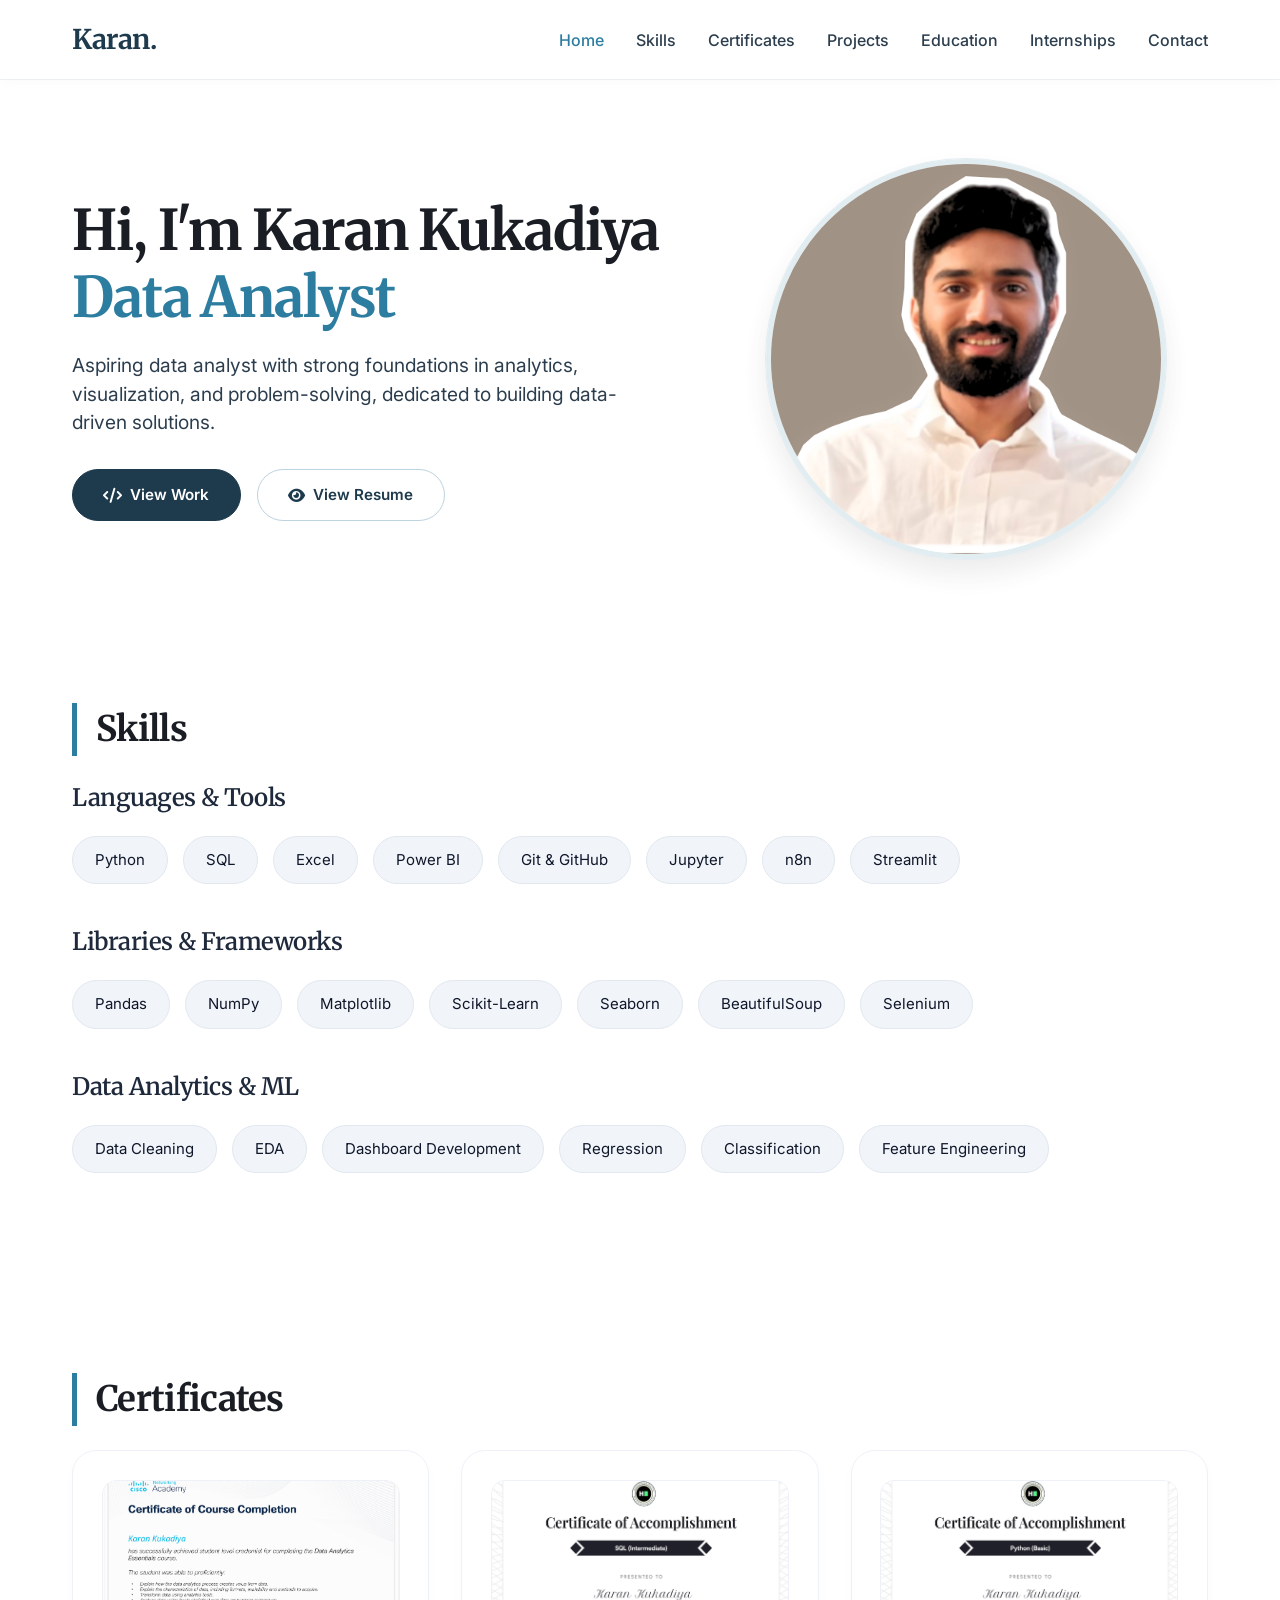
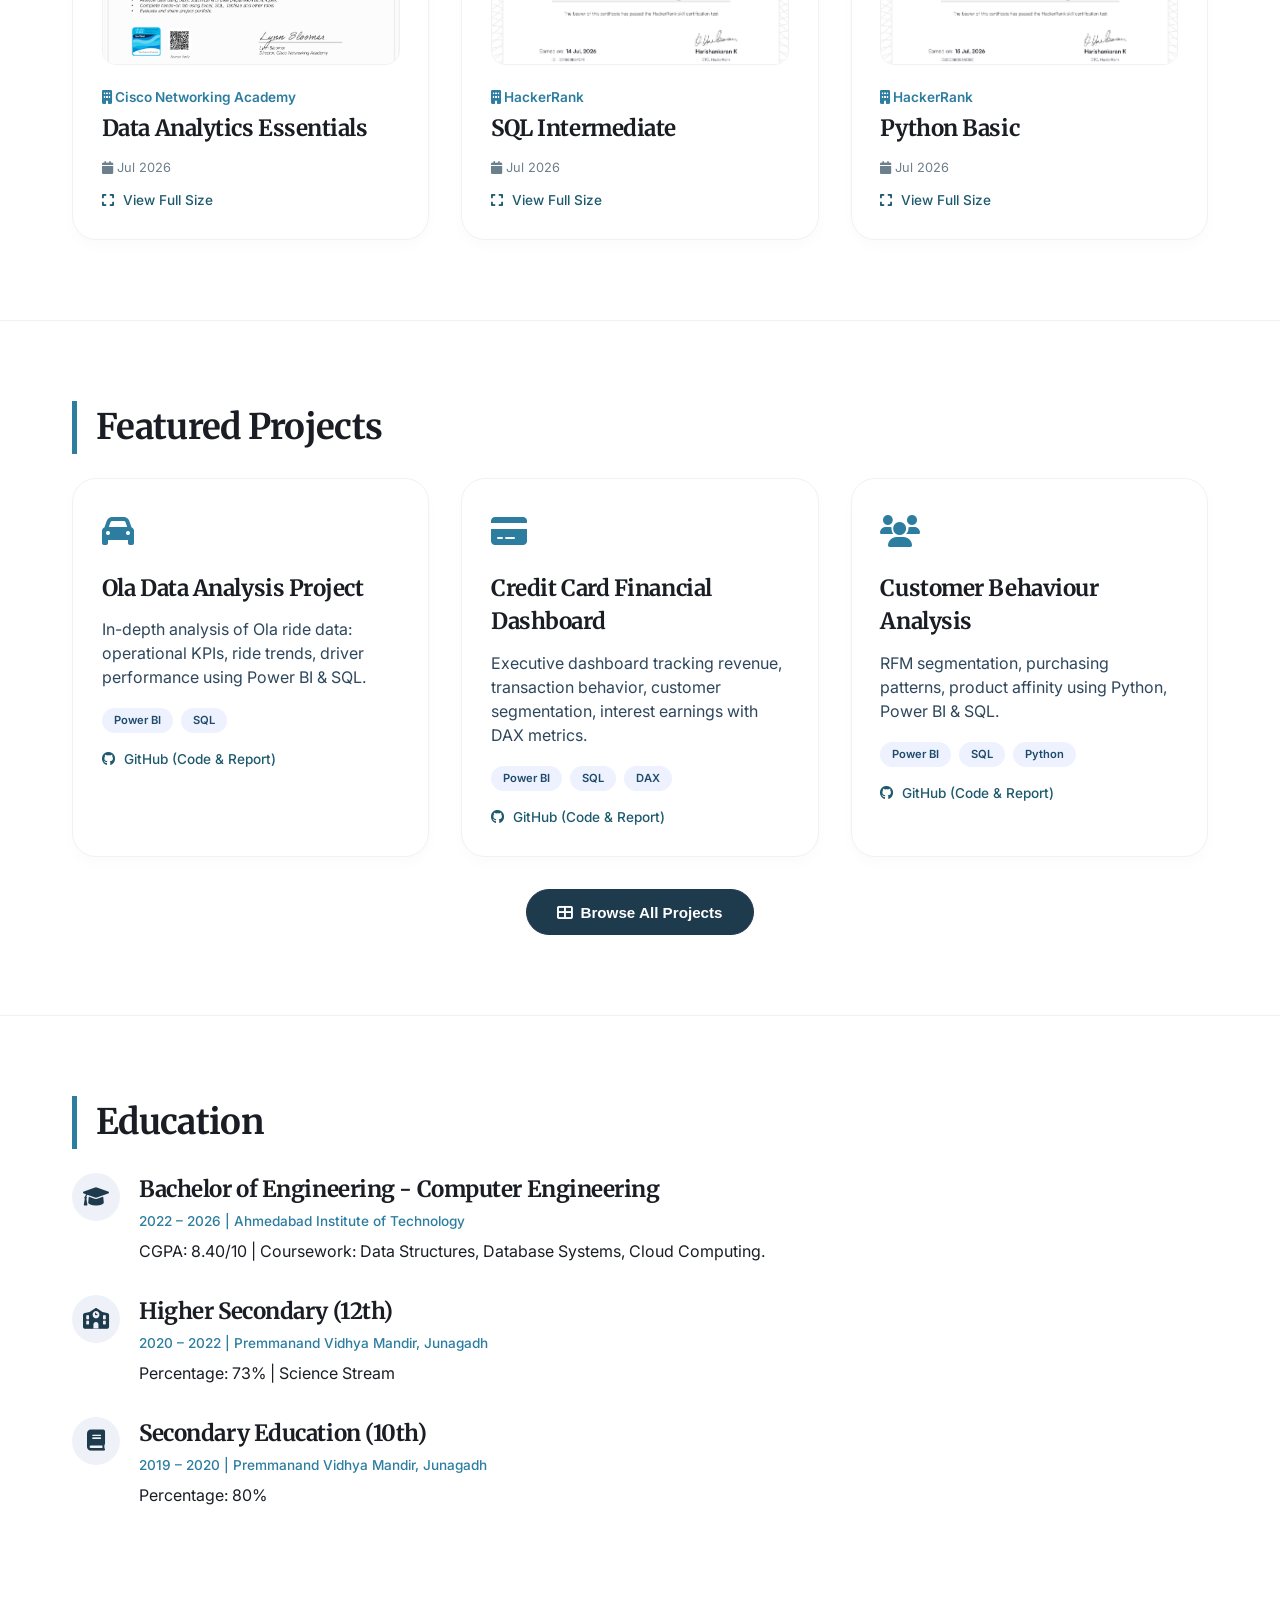
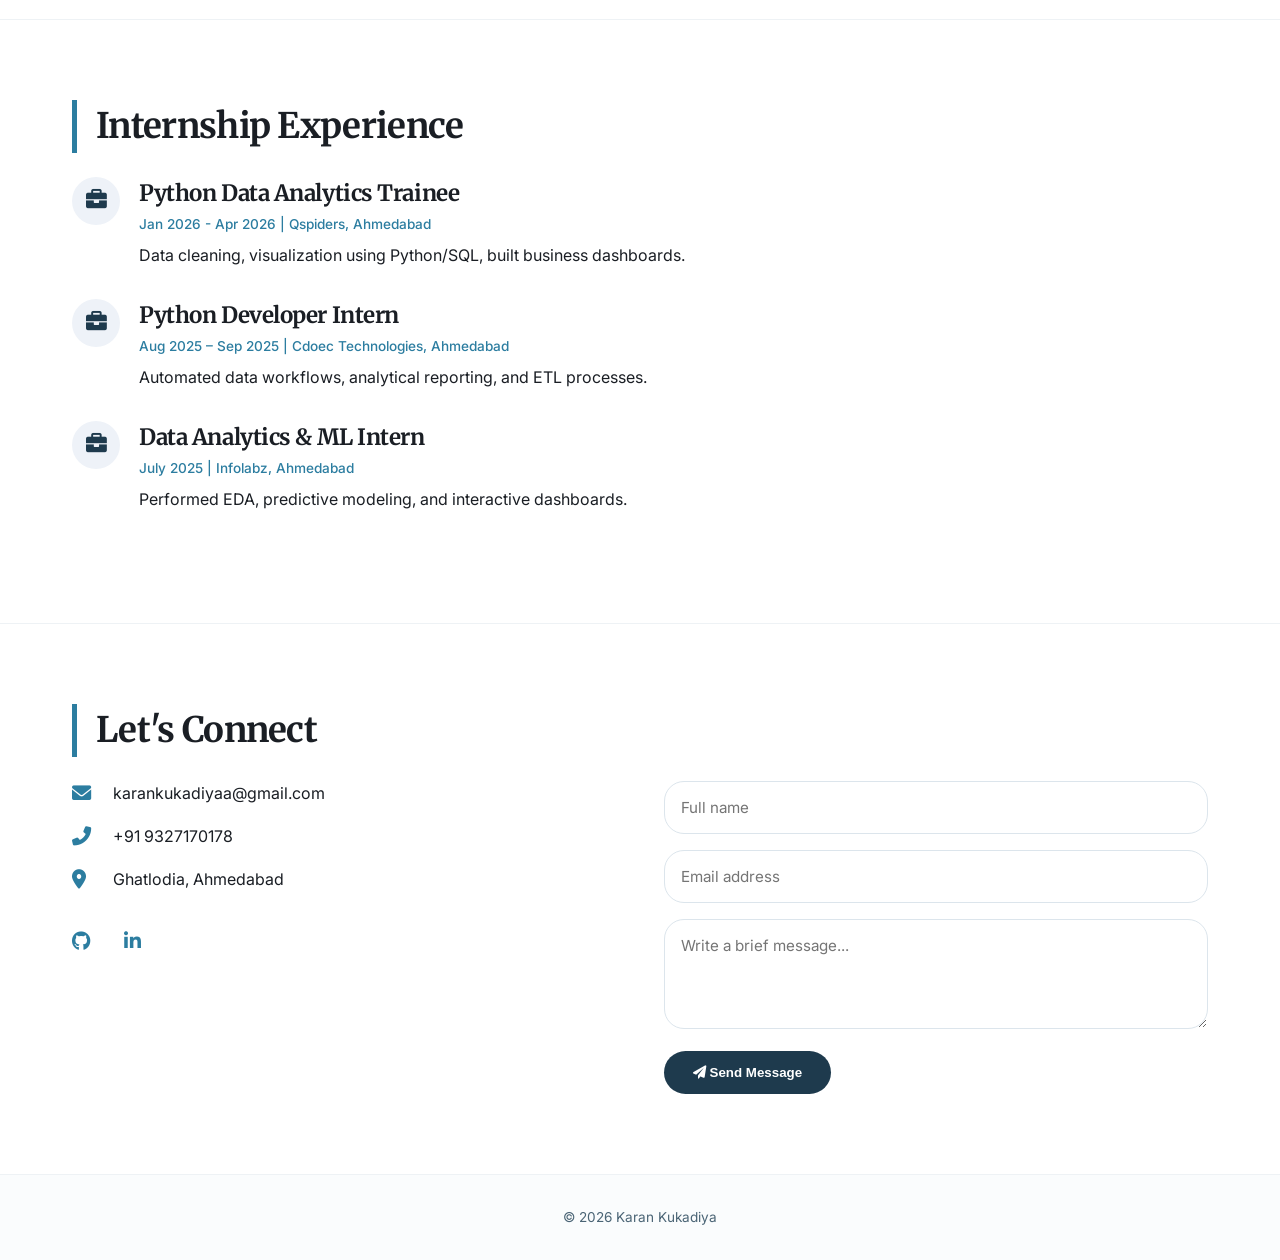
==== index.html @ 116b7889 "Updated Home Page" ====
<!DOCTYPE html>
<html lang="en">
<head>
    <meta charset="UTF-8">
    <meta name="viewport" content="width=device-width, initial-scale=1.0, viewport-fit=cover">
    <title>Karan Kukadiya | Data Analyst Portfolio</title>
    <!-- Google Fonts: Classic Serif + Sans pairing for timeless elegance -->
    <link href="https://fonts.googleapis.com/css2?family=Inter:opsz,wght@14..32,300;14..32,400;14..32,500;14..32,600;14..32,700&family=Merriweather:ital,wght@0,400;0,700;1,400&display=swap" rel="stylesheet">
    <!-- Font Awesome 6 -->
    <link rel="stylesheet" href="https://cdnjs.cloudflare.com/ajax/libs/font-awesome/6.0.0-beta3/css/all.min.css">
    <link rel="icon" href="favicon.ico">
    <meta name="description" content="Karan Kukadiya — Data Analyst portfolio showcasing projects in Python, SQL, Power BI, and Machine Learning. Based in Ahmedabad, India.">
    <meta name="keywords" content="Karan Kukadiya, Data Analyst, Portfolio, Python, SQL, Power BI, Ahmedabad">
    <meta name="author" content="Karan Kukadiya">
    <link rel="canonical" href="https://karankukadiya.github.io/Karan-Kukadiya-Portfolio/">

    <!-- Open Graph (for LinkedIn, Facebook, WhatsApp previews) -->
    <meta property="og:type" content="website">
    <meta property="og:title" content="Karan Kukadiya | Data Analyst Portfolio">
    <meta property="og:description" content="Data Analyst portfolio showcasing projects in Python, SQL, Power BI, and Machine Learning.">
    <meta property="og:url" content="https://karankukadiya.github.io/Karan-Kukadiya-Portfolio/">
    <meta property="og:image" content="https://karankukadiya.github.io/Karan-Kukadiya-Portfolio/Profile.png">

    <!-- Twitter Card -->
    <meta name="twitter:card" content="summary_large_image">
    <meta name="twitter:title" content="Karan Kukadiya | Data Analyst Portfolio">
    <meta name="twitter:description" content="Data Analyst portfolio showcasing projects in Python, SQL, Power BI, and Machine Learning.">
    <meta name="twitter:image" content="https://karankukadiya.github.io/Karan-Kukadiya-Portfolio/Profile.png">
    <style>
        * {
            margin: 0;
            padding: 0;
            box-sizing: border-box;
        }

        body {
            font-family: 'Inter', sans-serif;
            background-color: #ffffff;
            color: #1a1e24;
            line-height: 1.5;
            scroll-behavior: smooth;
        }

        .container {
            max-width: 1200px;
            margin: 0 auto;
            padding: 0 2rem;
        }

        h1, h2, h3 {
            font-family: 'Merriweather', serif;
            font-weight: 700;
            letter-spacing: -0.02em;
        }

        h1 {
            font-size: 3.5rem;
            line-height: 1.2;
            margin-bottom: 1rem;
        }

        h2 {
            font-size: 2.2rem;
            margin-bottom: 1.5rem;
            border-left: 5px solid #2c7da0;
            padding-left: 1.2rem;
        }

        h3 {
            font-size: 1.4rem;
            margin-bottom: 0.75rem;
        }

        .section {
            padding: 5rem 0;
            border-bottom: 1px solid #eef2f5;
        }

        .section:last-of-type {
            border-bottom: none;
        }

        .navbar {
            background: white;
            padding: 1.2rem 0;
            position: sticky;
            top: 0;
            width: 100%;
            z-index: 100;
            box-shadow: 0 4px 12px rgba(0, 0, 0, 0.02), 0 1px 0 #eef2f5;
            background-color: rgba(255, 255, 255, 0.98);
        }

        .nav-container {
            display: flex;
            justify-content: space-between;
            align-items: center;
            flex-wrap: wrap;
        }

        .logo a {
            font-family: 'Merriweather', serif;
            font-size: 1.7rem;
            font-weight: 700;
            text-decoration: none;
            color: #1e3a4d;
            letter-spacing: -0.5px;
        }

        .nav-links {
            display: flex;
            gap: 2rem;
            list-style: none;
        }

        .nav-links a {
            text-decoration: none;
            font-weight: 500;
            color: #2c3e4e;
            transition: color 0.2s ease;
            font-size: 1rem;
        }

        .nav-links a:hover {
            color: #2c7da0;
        }

        .menu-toggle {
            display: none;
            font-size: 1.6rem;
            background: none;
            border: none;
            cursor: pointer;
            color: #1e3a4d;
        }

        .hero {
            padding: 5rem 0 4rem;
            background: white;
        }

        .hero-grid {
            display: flex;
            align-items: center;
            gap: 3rem;
            flex-wrap: wrap;
            justify-content: space-between;
        }

        .hero-content {
            flex: 1;
        }

        .hero-badge {
            display: inline-block;
            background: #eef7fc;
            color: #1e6f5c;
            font-size: 0.85rem;
            font-weight: 600;
            padding: 0.3rem 1rem;
            border-radius: 30px;
            margin-bottom: 1rem;
        }

        .hero-content p {
            font-size: 1.2rem;
            color: #2c3e4e;
            margin: 1.2rem 0 2rem;
            max-width: 550px;
        }

        .btn-group {
            display: flex;
            gap: 1rem;
            flex-wrap: wrap;
        }

        .btn {
            display: inline-flex;
            align-items: center;
            gap: 0.5rem;
            padding: 0.85rem 1.9rem;
            border-radius: 40px;
            font-weight: 600;
            text-decoration: none;
            transition: all 0.25s;
            font-size: 0.95rem;
        }

        .btn-primary {
            background: #1e3a4d;
            color: white;
            border: 1px solid #1e3a4d;
        }

        .btn-primary:hover {
            background: #0f2c3b;
            transform: translateY(-2px);
            box-shadow: 0 8px 20px rgba(0,0,0,0.05);
        }

        .btn-outline {
            border: 1px solid #bdd3e0;
            color: #1e3a4d;
            background: transparent;
        }

        .btn-outline:hover {
            border-color: #2c7da0;
            background: #f9fbfd;
            transform: translateY(-2px);
        }

        .hero-image {
            flex: 0.8;
            text-align: center;
        }

        .profile-img {
            width: 400px;
            height: 400px;
            border-radius: 50%;
            object-fit: cover;
            border: 5px solid #e2edf2;
            box-shadow: 0 15px 30px rgba(0,0,0,0.05);
        }
        .avatar-placeholder {
            background: #f0f4f8;
            width: 400px;
            height: 400px;
            border-radius: 50%;
            display: flex;
            align-items: center;
            justify-content: center;
            margin: 0 auto;
            box-shadow: 0 15px 30px rgba(0,0,0,0.03);
            border: 6px solid white;
            outline: 1px solid #e2edf2;
        }

        .avatar-placeholder i {
            font-size: 7rem;
            color: #2c7da0;
        }

        .skills-section {
            padding: 5rem 0;
        }

        .skill-category {
            margin-bottom: 40px;
        }

        .skill-category h3 {
            font-size: 24px;
            color: #1e293b;
            margin-bottom: 20px;
            font-weight: 600;
        }

        .skills-grid {
            display: flex;
            flex-wrap: wrap;
            gap: 15px;
        }

        .skills-grid span {
            padding: 12px 22px;
            background: #f1f5f9;
            border: 1px solid #e2e8f0;
            border-radius: 30px;
            font-size: 15px;
            color: #0f172a;
            transition: 0.2s;
            cursor: default;
        }

        .skills-grid span:hover {
            background: #1e3a4d;
            color: white;
            transform: translateY(-2px);
        }

        .projects-grid {
            display: grid;
            grid-template-columns: repeat(auto-fill, minmax(320px, 1fr));
            gap: 2rem;
            margin-top: 1rem;
        }

        .project-card {
            background: #ffffff;
            border-radius: 24px;
            padding: 1.8rem;
            transition: all 0.25s;
            border: 1px solid #eef2f8;
            box-shadow: 0 6px 14px rgba(0, 0, 0, 0.02);
        }

        .project-card:hover {
            transform: translateY(-5px);
            border-color: #cbdde6;
            box-shadow: 0 20px 30px -12px rgba(0,0,0,0.08);
        }

        .project-icon {
            font-size: 2rem;
            color: #2c7da0;
            margin-bottom: 1rem;
        }

        .project-card p {
            color: #2e475c;
            margin: 0.7rem 0 1.2rem;
        }

        .tech-stack {
            display: flex;
            flex-wrap: wrap;
            gap: 0.5rem;
            margin: 0.5rem 0 1rem;
        }

        .tech-badge {
            background: #eef2ff;
            color: #1e4a6b;
            font-size: 0.7rem;
            font-weight: 600;
            padding: 0.25rem 0.75rem;
            border-radius: 30px;
        }

        .project-links {
            display: flex;
            gap: 1.2rem;
        }

        .project-links a {
            text-decoration: none;
            font-weight: 500;
            font-size: 0.85rem;
            color: #1e5a6e;
        }

        .project-links a i {
            margin-right: 0.3rem;
        }

        .timeline-item {
            display: flex;
            gap: 1.2rem;
            margin-bottom: 2rem;
            flex-wrap: wrap;
        }

        .timeline-icon {
            width: 48px;
            height: 48px;
            background: #eef2f8;
            border-radius: 60px;
            display: flex;
            align-items: center;
            justify-content: center;
            color: #1e3a4d;
            font-size: 1.3rem;
        }

        .timeline-content {
            flex: 1;
        }

        .timeline-content h3 {
            margin-bottom: 0.25rem;
        }

        .timeline-date {
            font-size: 0.85rem;
            color: #2c7da0;
            font-weight: 500;
            margin-bottom: 0.5rem;
        }

        .contact-wrapper {
            display: flex;
            flex-wrap: wrap;
            gap: 3rem;
            justify-content: space-between;
        }

        .contact-info {
            flex: 1;
        }

        .contact-info p {
            margin-bottom: 1.2rem;
            display: flex;
            align-items: center;
            gap: 0.8rem;
        }

        .contact-info i {
            width: 28px;
            color: #2c7da0;
            font-size: 1.2rem;
        }

        .social-links {
            display: flex;
            gap: 1.5rem;
            margin-top: 1.8rem;
        }

        .social-links a {
            font-size: 1.6rem;
            color: #2b5e7a;
            transition: color 0.2s;
        }

        .social-links a:hover {
            color: #0f4c5f;
        }

        .contact-form {
            flex: 1;
        }

        .input-group {
            margin-bottom: 1rem;
        }

        input, textarea {
            width: 100%;
            padding: 1rem;
            border: 1px solid #dce5ec;
            border-radius: 20px;
            font-family: 'Inter', sans-serif;
            font-size: 0.95rem;
            transition: 0.2s;
            background: white;
        }

        input:focus, textarea:focus {
            outline: none;
            border-color: #2c7da0;
            box-shadow: 0 0 0 3px rgba(44,125,160,0.1);
        }

        button[type="submit"] {
            background: #1e3a4d;
            color: white;
            border: none;
            padding: 0.9rem 1.8rem;
            border-radius: 40px;
            font-weight: 600;
            cursor: pointer;
            transition: 0.2s;
        }

        button[type="submit"]:hover {
            background: #0f2c3b;
        }

        .modal {
            display: none;
            position: fixed;
            z-index: 1000;
            left: 0;
            top: 0;
            width: 100%;
            height: 100%;
            background-color: rgba(0,0,0,0.7);
            backdrop-filter: blur(3px);
            overflow-y: auto;
        }
        .modal-content {
            background-color: white;
            margin: 50px auto;
            padding: 2rem;
            width: 90%;
            max-width: 1200px;
            border-radius: 28px;
            animation: slideDown 0.3s ease;
        }
        @keyframes slideDown {
            from { transform: translateY(-40px); opacity: 0; }
            to { transform: translateY(0); opacity: 1; }
        }
        .close-modal {
            float: right;
            font-size: 28px;
            font-weight: bold;
            cursor: pointer;
            color: #94a3b8;
        }
        .close-modal:hover {
            color: #1e293b;
        }
        .modal-tabs {
            display: flex;
            flex-wrap: wrap;
            gap: 0.8rem;
            margin: 1.8rem 0;
            border-bottom: 2px solid #eef2f5;
            padding-bottom: 0.6rem;
        }
        .tab-btn {
            background: none;
            border: none;
            padding: 0.5rem 1.2rem;
            cursor: pointer;
            font-weight: 600;
            color: #2c3e4e;
            border-radius: 40px;
            transition: all 0.2s;
        }
        .tab-btn.active {
            background: #eef2ff;
            color: #2c7da0;
        }
        footer {
            background: #fafcfd;
            text-align: center;
            padding: 2rem;
            border-top: 1px solid #eef2f5;
            color: #4a6475;
            font-size: 0.85rem;
        }

        /* =====================================================
        MOBILE RESPONSIVE DESIGN
        ===================================================== */

        @media (max-width: 768px) {

            .container {
                padding: 0 1rem;
            }

            .section,
            .skills-section,
            .hero {
                padding: 3rem 0;
            }

            h1 {
                font-size: 2rem;
                line-height: 1.3;
            }

            h2 {
                font-size: 1.6rem;
                padding-left: 0.8rem;
            }

            h3 {
                font-size: 1.15rem;
            }

            /* Navigation */

            .menu-toggle {
                display: block;
            }

            .nav-links {
                display: none;
                width: 100%;
                flex-direction: column;
                gap: 1rem;
                margin-top: 1rem;
                padding: 1rem 0;
                text-align: center;
                background: white;
            }

            .nav-links.active {
                display: flex;
            }

            /* Hero Section */

            .hero-grid {
                flex-direction: column-reverse;
                text-align: center;
                gap: 2rem;
            }

            .hero-content {
                width: 100%;
            }

            .hero-content p {
                font-size: 1rem;
                margin: 1rem auto 1.5rem;
            }

            .btn-group {
                justify-content: center;
                flex-direction: column;
                width: 100%;
            }

            .btn {
                width: 100%;
                justify-content: center;
            }

            /* Profile Image */

            .avatar-placeholder {
                width: 240px;
                height: 240px;
            }

            .profile-img {
                width: 220px;
                height: 220px;
            }

            /* Skills */

            .skills-grid {
                gap: 10px;
            }

            .skills-grid span {
                padding: 10px 16px;
                font-size: 13px;
            }

            /* Projects */

            .projects-grid {
                grid-template-columns: 1fr;
                gap: 1rem;
            }

            .project-card {
                padding: 1.2rem;
            }

            .project-links {
                flex-direction: column;
                gap: 0.7rem;
            }

            /* Timeline */

            .timeline-item {
                flex-direction: column;
                gap: 0.75rem;
            }

            .timeline-icon {
                width: 40px;
                height: 40px;
            }

            /* Contact */

            .contact-wrapper {
                flex-direction: column;
                gap: 2rem;
            }

            .contact-info p {
                font-size: 0.95rem;
            }

            .social-links {
                justify-content: center;
            }

            /* Modal */

            .modal-content {
                width: 95%;
                padding: 1rem;
                margin: 20px auto;
            }

            .modal-tabs {
                flex-wrap: nowrap;
                overflow-x: auto;
                padding-bottom: 1rem;
            }

            .tab-btn {
                white-space: nowrap;
            }
        }

        /* Small Phones */

        @media (max-width: 480px) {

            .logo a {
                font-size: 1.4rem;
            }

            h1 {
                font-size: 1.75rem;
            }

            h2 {
                font-size: 1.4rem;
            }

            .hero-content p {
                font-size: 0.95rem;
            }

            .avatar-placeholder {
                width: 200px;
                height: 200px;
            }

            .profile-img {
                width: 180px;
                height: 180px;
            }

            .skills-grid span {
                font-size: 12px;
                padding: 8px 12px;
            }

            .btn {
                padding: 0.8rem 1rem;
                font-size: 0.9rem;
            }

            footer {
                font-size: 0.75rem;
            }
        }
        .highlight { color: #2c7da0; }

        .cert-card { text-align: left; }

        .cert-issuer {
            font-size: 0.85rem;
            color: #2c7da0;
            font-weight: 600;
            margin-bottom: 0.3rem;
        }

        .cert-date {
            font-size: 0.8rem;
            color: #6b7f8c;
            margin-bottom: 0.8rem;
        }

        .cert-thumb {
            width: 100%;
            height: 185px;
            object-fit: cover;
            border-radius: 14px;
            margin-bottom: 1rem;
            border: 1px solid #eef2f8;
            cursor: pointer;
            transition: 0.25s;
        }

        .cert-thumb:hover {
            transform: scale(1.02);
            box-shadow: 0 10px 20px rgba(0,0,0,0.08);
        }
    </style>
    <script type="application/ld+json">
    {
        "@context": "https://schema.org",
        "@type": "Person",
        "name": "Karan Kukadiya",
        "url": "https://karankukadiya.github.io/Karan-Kukadiya-Portfolio/",
        "jobTitle": "Data Analyst",
        "image": "https://karankukadiya.github.io/Karan-Kukadiya-Portfolio/Profile.png",
        "sameAs": [
            "https://github.com/Karankukadiya",
            "https://www.linkedin.com/in/karankukadiya/"
        ],
        "email": "mailto:karankukadiyaa@gmail.com",
        "address": {
            "@type": "PostalAddress",
            "addressLocality": "Ahmedabad",
            "addressRegion": "Gujarat",
            "addressCountry": "IN"
        }
    }
    </script>
</head>
<body>
    <nav class="navbar">
        <div class="container nav-container">
            <div class="logo"><a href="#">Karan.</a></div>
            <button class="menu-toggle" id="mobileMenuBtn"><i class="fas fa-bars"></i></button>
            <ul class="nav-links" id="navLinks">
                <li><a href="#home">Home</a></li>
                <li><a href="#skills">Skills</a></li>
                <li><a href="#certificates">Certificates</a></li>
                <li><a href="#projects">Projects</a></li>
                <li><a href="#experience">Education</a></li>
                <li><a href="#internships">Internships</a></li>
                <li><a href="#contact">Contact</a></li>
            </ul>
        </div>
    </nav>

    <main>
        <section id="home" class="hero">
            <div class="container hero-grid">
                <div class="hero-content">
                    <h1>Hi, I'm Karan Kukadiya<br><span class="highlight">Data Analyst</span></h1>
                    <p>Aspiring data analyst with strong foundations in analytics, visualization, and problem-solving, dedicated to building data-driven solutions.</p>
                    <div class="btn-group">
                        <a href="#projects" class="btn btn-primary"><i class="fas fa-code"></i> View Work</a>
                        <a href="Karan_Kukadiya_Resume.pdf" target="_blank" class="btn btn-outline"><i class="fas fa-eye"></i> View Resume </a>
                    </div>
                </div>
                <div class="hero-image">
                    <div class="avatar-placeholder">
                        <img src="Profile.png" alt="Karan Kukadiya" class="profile-img" onerror="this.src='https://via.placeholder.com/320?text=Karan'">
                    </div>
                </div>
            </div>
        </section>

        <section class="skills-section" id="skills">
            <div class="container">
                <h2>Skills</h2>
                <div class="skill-category"><h3>Languages & Tools</h3>
                    <div class="skills-grid"><span>Python</span><span>SQL</span><span>Excel</span><span>Power BI</span><span>Git & GitHub</span><span>Jupyter</span><span>n8n</span><span>Streamlit</span></div>
                </div>
                <div class="skill-category"><h3>Libraries & Frameworks</h3>
                    <div class="skills-grid"><span>Pandas</span><span>NumPy</span><span>Matplotlib</span><span>Scikit-Learn</span><span>Seaborn</span><span>BeautifulSoup</span><span>Selenium</span></div>
                </div>
                <div class="skill-category"><h3>Data Analytics & ML</h3>
                    <div class="skills-grid"><span>Data Cleaning</span><span>EDA</span><span>Dashboard Development</span><span>Regression</span><span>Classification</span><span>Feature Engineering</span></div>
                </div>
            </div>
        </section>

        <section id="certificates" class="section">
            <div class="container">
                <h2>Certificates</h2>
                <div id="certificatesGrid" class="projects-grid"></div>
            </div>
        </section>

        <div id="certModal" class="modal">
            <div class="modal-content" style="max-width:700px; text-align:center;">
                <span class="close-modal" id="closeCertModal">&times;</span>
                <h3 id="certModalTitle"></h3>
                <img id="certModalImage" src="" alt="Certificate" style="max-width:100%; border-radius:16px; margin-top:1rem; box-shadow:0 10px 25px rgba(0,0,0,0.08);">
                <div style="margin-top:1.5rem;">
                    <a id="certModalDownload" href="#" target="_blank" class="btn btn-primary"><i class="fas fa-external-link-alt"></i> Open Full Certificate</a>
                </div>
            </div>
        </div>

        <!-- PROJECT SECTION - DYNAMIC FROM SEPARATE JS FILE -->
        <section id="projects" class="section">
            <div class="container">
                <h2>Featured Projects</h2>
                <div id="featuredProjectsGrid" class="projects-grid"></div>
            </div>
            <div style="text-align: center; margin-top: 2rem;">
                <button id="viewAllProjectsBtn" class="btn btn-primary">
                    <i class="fas fa-th-large"></i> Browse All Projects
                </button>
            </div>
            <div id="projectsModal" class="modal">
                <div class="modal-content">
                    <span class="close-modal">&times;</span>
                    <h2> Complete Portfolio</h2>
                    <div class="modal-tabs">
                        <button class="tab-btn active" data-tab="all"> All Projects</button>
                        <button class="tab-btn" data-tab="analytics"> Data Analytics & BI</button>
                        <button class="tab-btn" data-tab="ml"> ML & Predictive Analytics</button>
                        <button class="tab-btn" data-tab="engineering"> Data Engineering & Automation</button>
                    </div>
                    <div id="modalProjectsGrid" class="projects-grid"></div>
                </div>
            </div>
        </section>

        <section id="experience" class="section">
            <div class="container">
                <h2>Education</h2>
                <div class="timeline-item"><div class="timeline-icon"><i class="fas fa-graduation-cap"></i></div><div class="timeline-content"><h3>Bachelor of Engineering - Computer Engineering</h3><div class="timeline-date">2022 – 2026 | Ahmedabad Institute of Technology</div><p>CGPA: 8.40/10 | Coursework: Data Structures, Database Systems, Cloud Computing.</p></div></div>
                <div class="timeline-item"><div class="timeline-icon"><i class="fas fa-school"></i></div><div class="timeline-content"><h3>Higher Secondary (12th)</h3><div class="timeline-date">2020 – 2022 | Premmanand Vidhya Mandir, Junagadh</div><p>Percentage: 73% | Science Stream</p></div></div>
                <div class="timeline-item"><div class="timeline-icon"><i class="fas fa-book"></i></div><div class="timeline-content"><h3>Secondary Education (10th)</h3><div class="timeline-date">2019 – 2020 | Premmanand Vidhya Mandir, Junagadh</div><p>Percentage: 80%</p></div></div>
            </div>
        </section>

        <section id="internships" class="section">
            <div class="container">
                <h2>Internship Experience</h2>
                <div class="timeline-item"><div class="timeline-icon"><i class="fas fa-briefcase"></i></div><div class="timeline-content"><h3>Python Data Analytics Trainee</h3><div class="timeline-date">Jan 2026 - Apr 2026 | Qspiders, Ahmedabad</div><p>Data cleaning, visualization using Python/SQL, built business dashboards.</p></div></div>
                <div class="timeline-item"><div class="timeline-icon"><i class="fas fa-briefcase"></i></div><div class="timeline-content"><h3>Python Developer Intern</h3><div class="timeline-date">Aug 2025 – Sep 2025 | Cdoec Technologies, Ahmedabad</div><p>Automated data workflows, analytical reporting, and ETL processes.</p></div></div>
                <div class="timeline-item"><div class="timeline-icon"><i class="fas fa-briefcase"></i></div><div class="timeline-content"><h3>Data Analytics & ML Intern</h3><div class="timeline-date">July 2025 | Infolabz, Ahmedabad</div><p>Performed EDA, predictive modeling, and interactive dashboards.</p></div></div>
            </div>
        </section>

        <section id="contact" class="section">
            <div class="container">
                <h2>Let's Connect</h2>
                <div class="contact-wrapper">
                    <div class="contact-info">
                        <p><i class="fas fa-envelope"></i> <a href="mailto:karankukadiyaa@gmail.com" style="color: inherit; text-decoration: none;">karankukadiyaa@gmail.com</a></p>
                        <p><i class="fas fa-phone-alt"></i> <a href="tel:+919327170178" style="color: inherit; text-decoration: none;">+91 9327170178</a></p>
                        <p><i class="fas fa-map-marker-alt"></i> Ghatlodia, Ahmedabad</p>
                        <div class="social-links">
                            <a href="https://github.com/Karankukadiya" aria-label="GitHub"><i class="fab fa-github"></i></a>
                            <a href="https://www.linkedin.com/in/karankukadiya/" aria-label="LinkedIn"><i class="fab fa-linkedin-in"></i></a>
                        </div>
                    </div>
                    <div class="contact-form">
                        <form action="https://formspree.io/f/xvznelrb" method="POST">
                            <div class="input-group"><input type="text" name="name" placeholder="Full name" required></div>
                            <div class="input-group"><input type="email" name="email" placeholder="Email address" required></div>
                            <div class="input-group"><textarea rows="4" name="message" placeholder="Write a brief message..." required></textarea></div>
                            <button type="submit"><i class="fas fa-paper-plane"></i> Send Message</button>
                        </form>
                    </div>
                </div>
            </div>
        </section>
    </main>
    <footer><p>© 2026 Karan Kukadiya</p></footer>

    <!-- Separate Project Module File (external JS for clean separation) -->
    <script>
        // ============================================================
        // PROJECTS DATA (fully embedded but modular in concept - all projects + classification)
        // This acts as a separate module logically. For true separation you'd move to external file.
        // However below is complete, dynamic, and maintainable.
        // ============================================================
        const projectsLibrary = [
            { id:1, name:"Ola Data Analysis Project", shortDesc:"In-depth analysis of Ola ride data: operational KPIs, ride trends, driver performance using Power BI & SQL.", techStack:["Power BI","SQL"], category:"analytics", githubLink:"https://github.com/Karankukadiya/Ola-DashBoard", outcome:"Dashboard revealing peak hours, revenue leakage points, and driver efficiency scores.", icon:"fa-car" },
            { id:2, name:"Credit Card Financial Dashboard", shortDesc:"Executive dashboard tracking revenue, transaction behavior, customer segmentation, interest earnings with DAX metrics.", techStack:["Power BI","SQL","DAX"], category:"analytics", githubLink:"https://github.com/Karankukadiya/Credit-Card-Financial-Dashboard", outcome:"Actionable insights on acquisition costs & customer profitability.", icon:"fa-credit-card" },
            { id:3, name:"Customer Behaviour Analysis", shortDesc:"RFM segmentation, purchasing patterns, product affinity using Python, Power BI & SQL.", techStack:["Power BI","SQL","Python"], category:"analytics", githubLink:"https://github.com/Karankukadiya/Customer-Behavior-Analysis", outcome:"Identified high-value segments improving retention accuracy.", icon:"fa-users" },
            { id:4, name:"Ecommerce Dashboard", shortDesc:"Interactive Power BI dashboard with DAX queries to analyze revenue, profit trends, and category performance.", techStack:["Power BI","DAX queries"], category:"analytics", githubLink:"https://github.com/Karankukadiya/ECOMMERCE-SALES-DASHBOARD", outcome:"Real-time monitoring of sales KPIs and product-wise profitability.", icon:"fa-shopping-cart" },
            { id:5, name:"HR Analytics Project", shortDesc:"HR metrics dashboard: attrition, employee performance, retention drivers & workforce demographics.", techStack:["Power BI","DAX queries"], category:"analytics", githubLink:"https://github.com/Karankukadiya/HR-Analytics-Dashboard", outcome:"Reduced attrition by highlighting key drivers and improving talent strategies.", icon:"fa-chart-pie" },
            { id:6, name:"Customer Churn Prediction", shortDesc:"ML model to predict churn + Streamlit web app. Integrated Power BI visualization.", techStack:["Power BI","Python","ML","Streamlit"], category:"ml", githubLink:"https://github.com/Karankukadiya/Customer-Churn-Prediction", outcome:"Predictive tool achieving 86% recall, deployed web app for business teams.", icon:"fa-chart-line" },
            { id:7, name:"House Price Prediction", shortDesc:"Regression model for housing prices with feature engineering and Streamlit frontend.", techStack:["Python","ML","Streamlit"], category:"ml", githubLink:"https://github.com/Karankukadiya/House-Price-Prediction", outcome:"Accurate pricing estimates with interactive UI for real estate analysts.", icon:"fa-home" },
            { id:8, name:"Sales Analysis EDA", shortDesc:"Exploratory data analysis on sales data using Python (Pandas, Matplotlib, Seaborn).", techStack:["Python"], category:"engineering", githubLink:"https://github.com/Karankukadiya/sales_analysis_eda", outcome:"Data-driven recommendations for inventory & promotional planning.", icon:"fa-chart-bar" },
            { id:9, name:"Data Wrangling & ETL Pipeline (Alteryx Inspired)", shortDesc:"Python-based ETL pipeline with data cleaning, transformation automation.", techStack:["Python"], category:"engineering", githubLink:"https://github.com/Karankukadiya/Data-Wrangling-ETL-Pipeline-Alteryx-Inspired-", outcome:"Reduced manual data prep time using reusable pipeline modules.", icon:"fa-code-branch" },
            { id:10, name:"AI-Powered E-commerce Analytics Automation (n8n)", shortDesc:"No-code automation workflow with n8n for e-commerce data ingestion & AI reporting.", techStack:["n8n automation"], category:"engineering", githubLink:"https://github.com/Karankukadiya/AI-Powered-E-Commerce-Analysis-Automation", outcome:"Fully automated daily reporting pipeline with AI enrichment.", icon:"fa-robot" },
            { id: 11, name: "Sales Data Analysis Dashboard (Excel)", shortDesc: "Interactive Excel dashboard analyzing sales trends, customer segments, and regional performance.", techStack: ["Microsoft Excel", "Pivot Tables", "Pivot Charts", "Power Query", "Dashboard Design", "Data Cleaning", "Data Visualization", "Business Analysis"], category: "analytics",githubLink: "https://github.com/Karankukadiya/Sales-Data-Analysis-Dashboard-Excel-", outcome: "Delivered actionable insights for sales optimization and business decisions.", icon: "fa-chart-pie" },
            { id: 12, name: "SmartSpec Analytics", shortDesc: "End-to-end smartphone market analysis using web scraping, SQL, Python, machine learning, and Power BI.", techStack: ["Python", "SQL", "PostgresSQL", "Statistical Analysis", "Predictive Modelling", "Power BI"], category: "analytics",githubLink: "https://github.com/Karankukadiya/SmartSpec-Analytics", outcome: "Delivered pricing analysis, market insights, and interactive business dashboards.", icon: "fa-mobile-screen-button" }
        ];

        function getIconClass(project) { return project.icon ? `fas ${project.icon}` : "fas fa-chart-column"; }

        function renderProjectCard(p, showOutcome = false) {
            const techHtml = p.techStack.map(t => `<span class="tech-badge">${escapeHtml(t)}</span>`).join('');
            const outcomeHtml = showOutcome && p.outcome ? `<p style="font-size:0.8rem; margin-top:0.7rem; border-top:1px solid #eef2f5; padding-top:0.6rem; color:#2c5f7a;"><i class="fas fa-chart-line"></i>  Outcome: ${escapeHtml(p.outcome)}</p>` : '';
            return `<div class="project-card"><div class="project-icon"><i class="${getIconClass(p)}"></i></div><h3>${escapeHtml(p.name)}</h3><p>${escapeHtml(p.shortDesc)}</p><div class="tech-stack">${techHtml}</div>${outcomeHtml}<div class="project-links"><a href="${p.githubLink}" target="_blank"><i class="fab fa-github"></i> GitHub (Code & Report)</a></div></div>`;
        }
        function escapeHtml(str) { if(!str) return ''; return str.replace(/[&<>]/g, function(m){ if(m==='&') return '&amp;'; if(m==='<') return '&lt;'; if(m==='>') return '&gt;'; return m;}); }

        // Featured (first 3)
        function renderFeatured() {
            const featuredContainer = document.getElementById('featuredProjectsGrid');
            if(featuredContainer) {
                featuredContainer.innerHTML = '';
                projectsLibrary.slice(0,3).forEach(proj => { featuredContainer.innerHTML += renderProjectCard(proj, false); });
            }
        }

        // Modal Logic
        const modal = document.getElementById('projectsModal');
        const viewBtn = document.getElementById('viewAllProjectsBtn');
        const closeBtn = document.querySelector('.close-modal');
        function renderModalProjects(category = 'all') {
            const modalGrid = document.getElementById('modalProjectsGrid');
            if(!modalGrid) return;
            let filtered = category === 'all' ? projectsLibrary : projectsLibrary.filter(p => p.category === category);
            modalGrid.innerHTML = '';
            if(filtered.length === 0) { modalGrid.innerHTML = '<div style="grid-column:1/-1; text-align:center; padding:2rem;">✨ No projects in this category.</div>'; return; }
            filtered.forEach(proj => { modalGrid.innerHTML += renderProjectCard(proj, true); });
        }

        if(viewBtn) {
            viewBtn.onclick = () => {
                modal.style.display = 'block';
                const activeTab = document.querySelector('.modal-tabs .tab-btn.active');
                const currentCat = activeTab ? activeTab.dataset.tab : 'all';
                renderModalProjects(currentCat);
            };
        }
        if(closeBtn) closeBtn.onclick = () => modal.style.display = 'none';
        window.onclick = (e) => { if(e.target === modal) modal.style.display = 'none'; };

        // Tabs event listeners
        document.querySelectorAll('.tab-btn').forEach(btn => {
            btn.addEventListener('click', () => {
                document.querySelectorAll('.tab-btn').forEach(b => b.classList.remove('active'));
                btn.classList.add('active');
                renderModalProjects(btn.dataset.tab);
            });
        });
        renderFeatured();
        renderModalProjects('all');
    </script>

    <script>
        // Mobile menu, smooth scroll, active nav
        const menuBtn = document.getElementById('mobileMenuBtn');
        const navLinksEl = document.getElementById('navLinks');
        if(menuBtn) {
            menuBtn.addEventListener('click', () => {
                navLinksEl.classList.toggle('active');
                const icon = menuBtn.querySelector('i');
                if(navLinksEl.classList.contains('active')) { icon.classList.remove('fa-bars'); icon.classList.add('fa-times'); }
                else { icon.classList.remove('fa-times'); icon.classList.add('fa-bars'); }
            });
        }
        document.querySelectorAll('.nav-links a').forEach(link => {
            link.addEventListener('click', () => {
                if(navLinksEl.classList.contains('active')) { navLinksEl.classList.remove('active'); const icon = menuBtn.querySelector('i'); if(icon) { icon.classList.remove('fa-times'); icon.classList.add('fa-bars'); } }
            });
        });
        document.querySelectorAll('a[href^="#"]').forEach(anchor => {
            anchor.addEventListener('click', function(e) {
                const targetId = this.getAttribute('href');
                if(targetId === "#" || targetId === "") return;
                const target = document.querySelector(targetId);
                if(target) {
                    e.preventDefault();
                    const navHeight = document.querySelector('.navbar')?.offsetHeight || 70;
                    window.scrollTo({ top: target.offsetTop - navHeight + 10, behavior: 'smooth' });
                }
            });
        });
        const sections = document.querySelectorAll('section[id]');
        function setActiveLink() {
            let scrollPos = window.scrollY + 150;
            let currentId = '';
            sections.forEach(section => { if(scrollPos >= section.offsetTop && scrollPos < section.offsetTop + section.offsetHeight) currentId = section.getAttribute('id'); });
            document.querySelectorAll('.nav-links a').forEach(link => { link.style.color = ''; if(link.getAttribute('href') === `#${currentId}`) link.style.color = '#2c7da0'; });
        }
        window.addEventListener('scroll', setActiveLink);
        window.addEventListener('load', setActiveLink);
    </script>

    <script>
        const certificatesLibrary = [
            { id: 1, name: "Data Analytics Essentials", issuer: "Cisco Networking Academy", date: "Jul 2026", image: "certificates/DataAnalyticsEssentialsUpdate20260714-20-dqw6fy_page-0001.jpg" },
            { id: 2, name: "SQL Intermediate", issuer: "HackerRank", date: "Jul 2026", image: "certificates/sql_intermediate certificate_page-0001.jpg" },
            { id: 2, name: "Python Basic", issuer: "HackerRank", date: "Jul 2026", image: "certificates/python_basic certificate_page-0001.jpg" }

        ];

        function renderCertificateCard(c) {
            return `<div class="project-card cert-card">
                <img src="${c.image}" alt="${escapeHtml(c.name)}" class="cert-thumb" onclick="openCertModal(${c.id})" onerror="this.src='https://via.placeholder.com/320x160?text=Certificate'">
                <div class="cert-issuer"><i class="fas fa-building"></i> ${escapeHtml(c.issuer)}</div>
                <h3>${escapeHtml(c.name)}</h3>
                <div class="cert-date"><i class="fas fa-calendar"></i> ${escapeHtml(c.date)}</div>
                <div class="project-links">
                    <a href="${c.image}" target="_blank"><i class="fas fa-expand"></i> View Full Size</a>
                </div>
            </div>`;
        }

        function renderCertificates() {
            const grid = document.getElementById('certificatesGrid');
            if (!grid) return;
            grid.innerHTML = '';
            certificatesLibrary.forEach(c => { grid.innerHTML += renderCertificateCard(c); });
        }

        function openCertModal(id) {
            const cert = certificatesLibrary.find(c => c.id === id);
            if (!cert) return;
            document.getElementById('certModalTitle').textContent = cert.name;
            document.getElementById('certModalImage').src = cert.image;
            document.getElementById('certModalDownload').href = cert.image;
            document.getElementById('certModal').style.display = 'block';
        }

        document.getElementById('closeCertModal')?.addEventListener('click', () => {
            document.getElementById('certModal').style.display = 'none';
        });
        window.addEventListener('click', (e) => {
            if (e.target.id === 'certModal') e.target.style.display = 'none';
        });

        renderCertificates();
    </script>
</body>
</html>
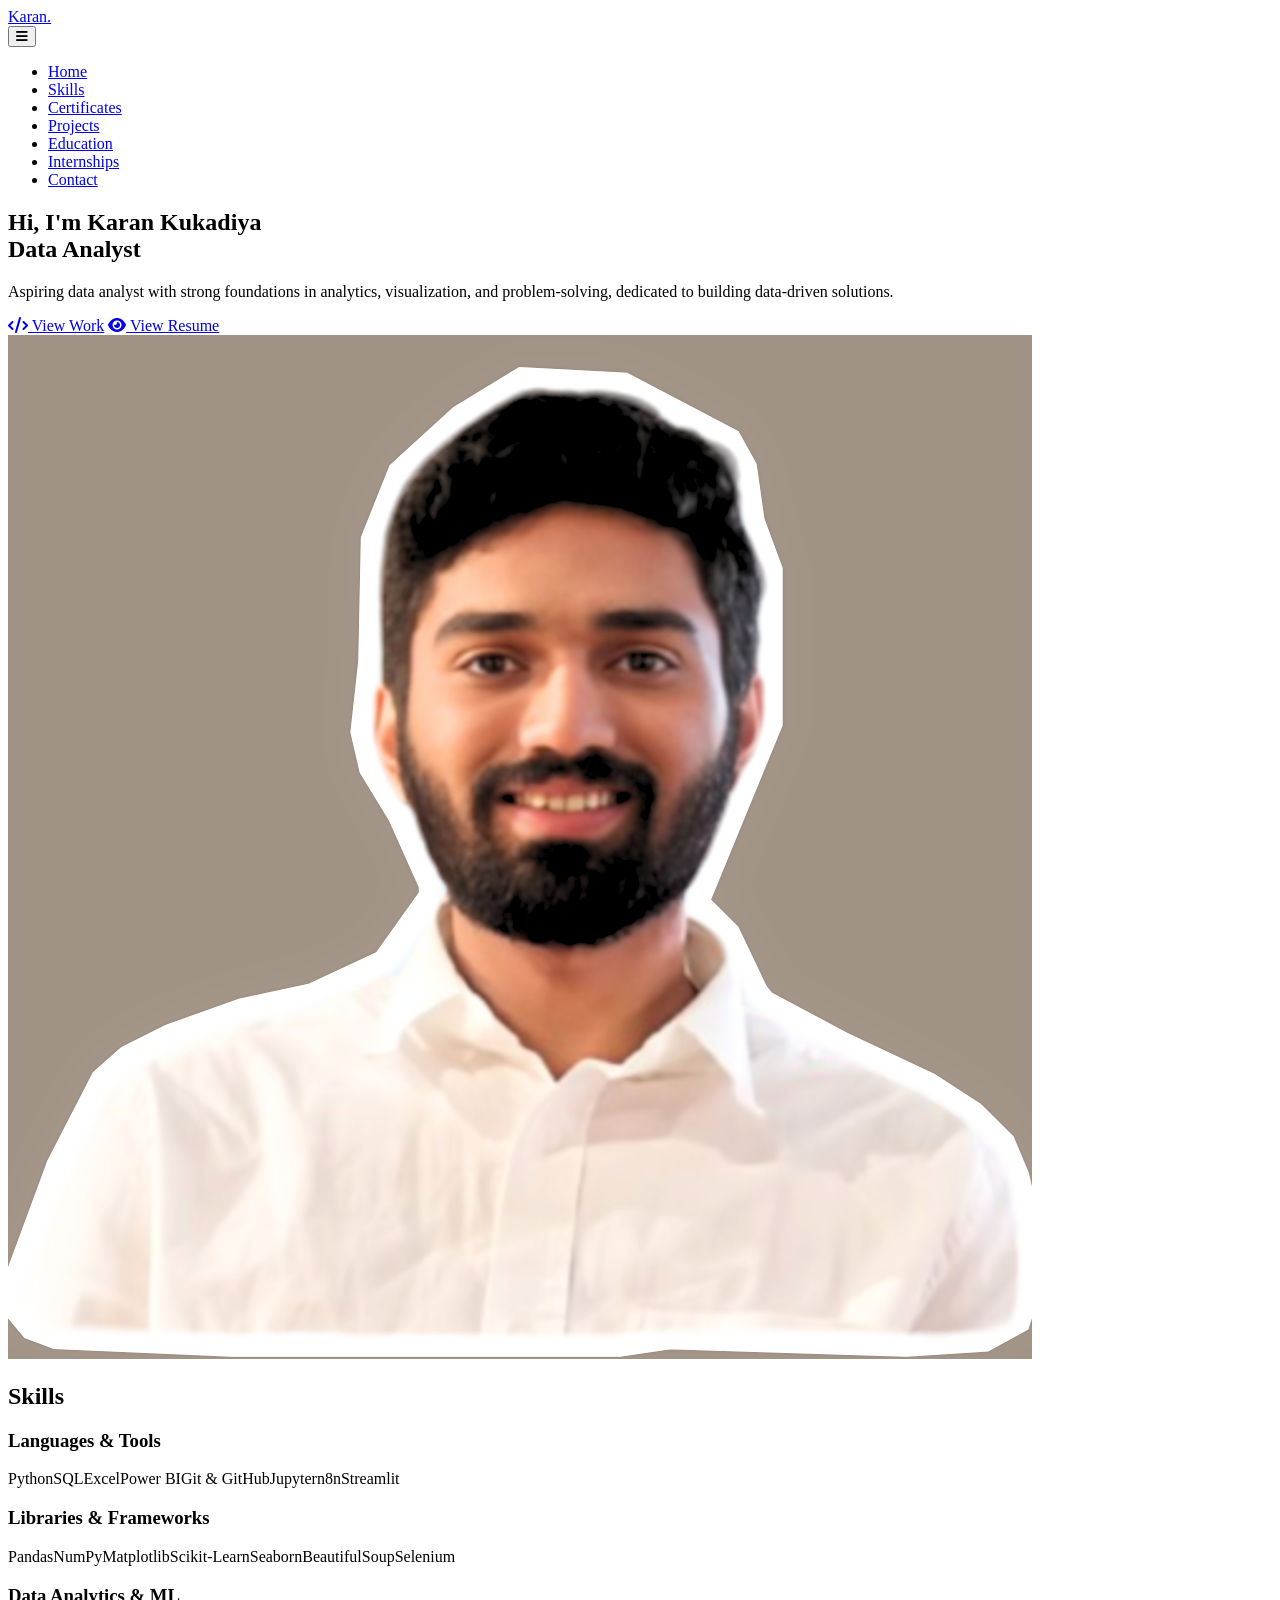
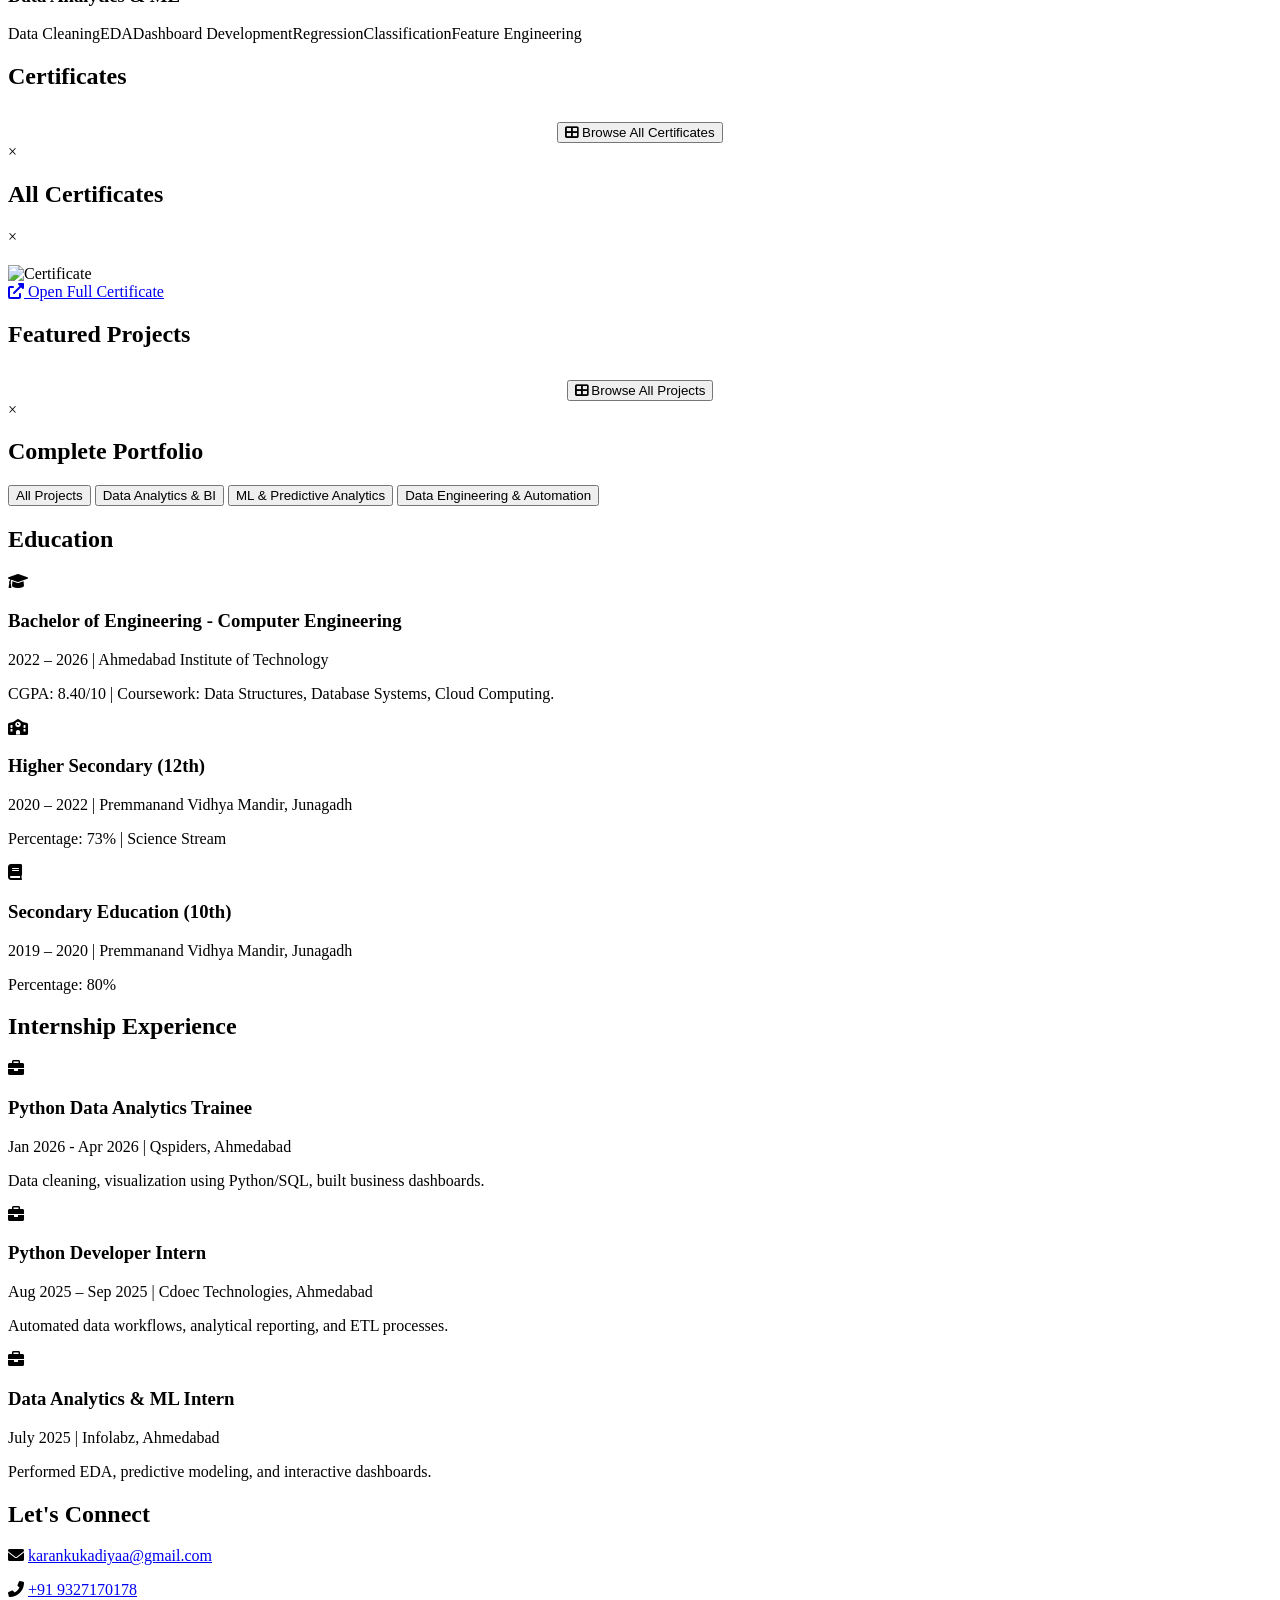
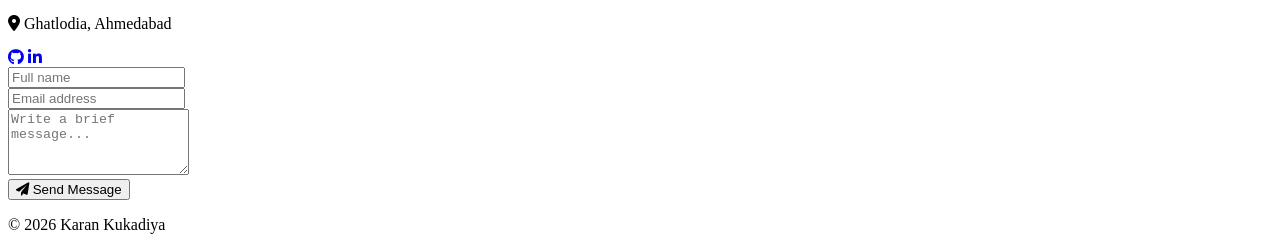
==== commit f44999ac: "Updated Home Page" ====
--- a/index.html
+++ b/index.html
@@ -4,11 +4,7 @@
     <meta charset="UTF-8">
     <meta name="viewport" content="width=device-width, initial-scale=1.0, viewport-fit=cover">
     <title>Karan Kukadiya | Data Analyst Portfolio</title>
-    <!-- Google Fonts: Classic Serif + Sans pairing for timeless elegance -->
-    <link href="https://fonts.googleapis.com/css2?family=Inter:opsz,wght@14..32,300;14..32,400;14..32,500;14..32,600;14..32,700&family=Merriweather:ital,wght@0,400;0,700;1,400&display=swap" rel="stylesheet">
-    <!-- Font Awesome 6 -->
-    <link rel="stylesheet" href="https://cdnjs.cloudflare.com/ajax/libs/font-awesome/6.0.0-beta3/css/all.min.css">
-    <link rel="icon" href="favicon.ico">
+
     <meta name="description" content="Karan Kukadiya — Data Analyst portfolio showcasing projects in Python, SQL, Power BI, and Machine Learning. Based in Ahmedabad, India.">
     <meta name="keywords" content="Karan Kukadiya, Data Analyst, Portfolio, Python, SQL, Power BI, Ahmedabad">
     <meta name="author" content="Karan Kukadiya">
@@ -26,747 +22,16 @@
     <meta name="twitter:title" content="Karan Kukadiya | Data Analyst Portfolio">
     <meta name="twitter:description" content="Data Analyst portfolio showcasing projects in Python, SQL, Power BI, and Machine Learning.">
     <meta name="twitter:image" content="https://karankukadiya.github.io/Karan-Kukadiya-Portfolio/Profile.png">
-    <style>
-        * {
-            margin: 0;
-            padding: 0;
-            box-sizing: border-box;
-        }
-
-        body {
-            font-family: 'Inter', sans-serif;
-            background-color: #ffffff;
-            color: #1a1e24;
-            line-height: 1.5;
-            scroll-behavior: smooth;
-        }
-
-        .container {
-            max-width: 1200px;
-            margin: 0 auto;
-            padding: 0 2rem;
-        }
-
-        h1, h2, h3 {
-            font-family: 'Merriweather', serif;
-            font-weight: 700;
-            letter-spacing: -0.02em;
-        }
-
-        h1 {
-            font-size: 3.5rem;
-            line-height: 1.2;
-            margin-bottom: 1rem;
-        }
-
-        h2 {
-            font-size: 2.2rem;
-            margin-bottom: 1.5rem;
-            border-left: 5px solid #2c7da0;
-            padding-left: 1.2rem;
-        }
-
-        h3 {
-            font-size: 1.4rem;
-            margin-bottom: 0.75rem;
-        }
-
-        .section {
-            padding: 5rem 0;
-            border-bottom: 1px solid #eef2f5;
-        }
-
-        .section:last-of-type {
-            border-bottom: none;
-        }
-
-        .navbar {
-            background: white;
-            padding: 1.2rem 0;
-            position: sticky;
-            top: 0;
-            width: 100%;
-            z-index: 100;
-            box-shadow: 0 4px 12px rgba(0, 0, 0, 0.02), 0 1px 0 #eef2f5;
-            background-color: rgba(255, 255, 255, 0.98);
-        }
-
-        .nav-container {
-            display: flex;
-            justify-content: space-between;
-            align-items: center;
-            flex-wrap: wrap;
-        }
-
-        .logo a {
-            font-family: 'Merriweather', serif;
-            font-size: 1.7rem;
-            font-weight: 700;
-            text-decoration: none;
-            color: #1e3a4d;
-            letter-spacing: -0.5px;
-        }
-
-        .nav-links {
-            display: flex;
-            gap: 2rem;
-            list-style: none;
-        }
-
-        .nav-links a {
-            text-decoration: none;
-            font-weight: 500;
-            color: #2c3e4e;
-            transition: color 0.2s ease;
-            font-size: 1rem;
-        }
-
-        .nav-links a:hover {
-            color: #2c7da0;
-        }
-
-        .menu-toggle {
-            display: none;
-            font-size: 1.6rem;
-            background: none;
-            border: none;
-            cursor: pointer;
-            color: #1e3a4d;
-        }
-
-        .hero {
-            padding: 5rem 0 4rem;
-            background: white;
-        }
-
-        .hero-grid {
-            display: flex;
-            align-items: center;
-            gap: 3rem;
-            flex-wrap: wrap;
-            justify-content: space-between;
-        }
-
-        .hero-content {
-            flex: 1;
-        }
-
-        .hero-badge {
-            display: inline-block;
-            background: #eef7fc;
-            color: #1e6f5c;
-            font-size: 0.85rem;
-            font-weight: 600;
-            padding: 0.3rem 1rem;
-            border-radius: 30px;
-            margin-bottom: 1rem;
-        }
-
-        .hero-content p {
-            font-size: 1.2rem;
-            color: #2c3e4e;
-            margin: 1.2rem 0 2rem;
-            max-width: 550px;
-        }
-
-        .btn-group {
-            display: flex;
-            gap: 1rem;
-            flex-wrap: wrap;
-        }
-
-        .btn {
-            display: inline-flex;
-            align-items: center;
-            gap: 0.5rem;
-            padding: 0.85rem 1.9rem;
-            border-radius: 40px;
-            font-weight: 600;
-            text-decoration: none;
-            transition: all 0.25s;
-            font-size: 0.95rem;
-        }
-
-        .btn-primary {
-            background: #1e3a4d;
-            color: white;
-            border: 1px solid #1e3a4d;
-        }
-
-        .btn-primary:hover {
-            background: #0f2c3b;
-            transform: translateY(-2px);
-            box-shadow: 0 8px 20px rgba(0,0,0,0.05);
-        }
-
-        .btn-outline {
-            border: 1px solid #bdd3e0;
-            color: #1e3a4d;
-            background: transparent;
-        }
-
-        .btn-outline:hover {
-            border-color: #2c7da0;
-            background: #f9fbfd;
-            transform: translateY(-2px);
-        }
-
-        .hero-image {
-            flex: 0.8;
-            text-align: center;
-        }
-
-        .profile-img {
-            width: 400px;
-            height: 400px;
-            border-radius: 50%;
-            object-fit: cover;
-            border: 5px solid #e2edf2;
-            box-shadow: 0 15px 30px rgba(0,0,0,0.05);
-        }
-        .avatar-placeholder {
-            background: #f0f4f8;
-            width: 400px;
-            height: 400px;
-            border-radius: 50%;
-            display: flex;
-            align-items: center;
-            justify-content: center;
-            margin: 0 auto;
-            box-shadow: 0 15px 30px rgba(0,0,0,0.03);
-            border: 6px solid white;
-            outline: 1px solid #e2edf2;
-        }
-
-        .avatar-placeholder i {
-            font-size: 7rem;
-            color: #2c7da0;
-        }
-
-        .skills-section {
-            padding: 5rem 0;
-        }
-
-        .skill-category {
-            margin-bottom: 40px;
-        }
-
-        .skill-category h3 {
-            font-size: 24px;
-            color: #1e293b;
-            margin-bottom: 20px;
-            font-weight: 600;
-        }
-
-        .skills-grid {
-            display: flex;
-            flex-wrap: wrap;
-            gap: 15px;
-        }
-
-        .skills-grid span {
-            padding: 12px 22px;
-            background: #f1f5f9;
-            border: 1px solid #e2e8f0;
-            border-radius: 30px;
-            font-size: 15px;
-            color: #0f172a;
-            transition: 0.2s;
-            cursor: default;
-        }
-
-        .skills-grid span:hover {
-            background: #1e3a4d;
-            color: white;
-            transform: translateY(-2px);
-        }
-
-        .projects-grid {
-            display: grid;
-            grid-template-columns: repeat(auto-fill, minmax(320px, 1fr));
-            gap: 2rem;
-            margin-top: 1rem;
-        }
-
-        .project-card {
-            background: #ffffff;
-            border-radius: 24px;
-            padding: 1.8rem;
-            transition: all 0.25s;
-            border: 1px solid #eef2f8;
-            box-shadow: 0 6px 14px rgba(0, 0, 0, 0.02);
-        }
-
-        .project-card:hover {
-            transform: translateY(-5px);
-            border-color: #cbdde6;
-            box-shadow: 0 20px 30px -12px rgba(0,0,0,0.08);
-        }
-
-        .project-icon {
-            font-size: 2rem;
-            color: #2c7da0;
-            margin-bottom: 1rem;
-        }
-
-        .project-card p {
-            color: #2e475c;
-            margin: 0.7rem 0 1.2rem;
-        }
-
-        .tech-stack {
-            display: flex;
-            flex-wrap: wrap;
-            gap: 0.5rem;
-            margin: 0.5rem 0 1rem;
-        }
-
-        .tech-badge {
-            background: #eef2ff;
-            color: #1e4a6b;
-            font-size: 0.7rem;
-            font-weight: 600;
-            padding: 0.25rem 0.75rem;
-            border-radius: 30px;
-        }
-
-        .project-links {
-            display: flex;
-            gap: 1.2rem;
-        }
-
-        .project-links a {
-            text-decoration: none;
-            font-weight: 500;
-            font-size: 0.85rem;
-            color: #1e5a6e;
-        }
-
-        .project-links a i {
-            margin-right: 0.3rem;
-        }
-
-        .timeline-item {
-            display: flex;
-            gap: 1.2rem;
-            margin-bottom: 2rem;
-            flex-wrap: wrap;
-        }
-
-        .timeline-icon {
-            width: 48px;
-            height: 48px;
-            background: #eef2f8;
-            border-radius: 60px;
-            display: flex;
-            align-items: center;
-            justify-content: center;
-            color: #1e3a4d;
-            font-size: 1.3rem;
-        }
-
-        .timeline-content {
-            flex: 1;
-        }
-
-        .timeline-content h3 {
-            margin-bottom: 0.25rem;
-        }
-
-        .timeline-date {
-            font-size: 0.85rem;
-            color: #2c7da0;
-            font-weight: 500;
-            margin-bottom: 0.5rem;
-        }
-
-        .contact-wrapper {
-            display: flex;
-            flex-wrap: wrap;
-            gap: 3rem;
-            justify-content: space-between;
-        }
-
-        .contact-info {
-            flex: 1;
-        }
-
-        .contact-info p {
-            margin-bottom: 1.2rem;
-            display: flex;
-            align-items: center;
-            gap: 0.8rem;
-        }
-
-        .contact-info i {
-            width: 28px;
-            color: #2c7da0;
-            font-size: 1.2rem;
-        }
-
-        .social-links {
-            display: flex;
-            gap: 1.5rem;
-            margin-top: 1.8rem;
-        }
-
-        .social-links a {
-            font-size: 1.6rem;
-            color: #2b5e7a;
-            transition: color 0.2s;
-        }
-
-        .social-links a:hover {
-            color: #0f4c5f;
-        }
-
-        .contact-form {
-            flex: 1;
-        }
-
-        .input-group {
-            margin-bottom: 1rem;
-        }
-
-        input, textarea {
-            width: 100%;
-            padding: 1rem;
-            border: 1px solid #dce5ec;
-            border-radius: 20px;
-            font-family: 'Inter', sans-serif;
-            font-size: 0.95rem;
-            transition: 0.2s;
-            background: white;
-        }
-
-        input:focus, textarea:focus {
-            outline: none;
-            border-color: #2c7da0;
-            box-shadow: 0 0 0 3px rgba(44,125,160,0.1);
-        }
-
-        button[type="submit"] {
-            background: #1e3a4d;
-            color: white;
-            border: none;
-            padding: 0.9rem 1.8rem;
-            border-radius: 40px;
-            font-weight: 600;
-            cursor: pointer;
-            transition: 0.2s;
-        }
-
-        button[type="submit"]:hover {
-            background: #0f2c3b;
-        }
-
-        .modal {
-            display: none;
-            position: fixed;
-            z-index: 1000;
-            left: 0;
-            top: 0;
-            width: 100%;
-            height: 100%;
-            background-color: rgba(0,0,0,0.7);
-            backdrop-filter: blur(3px);
-            overflow-y: auto;
-        }
-        .modal-content {
-            background-color: white;
-            margin: 50px auto;
-            padding: 2rem;
-            width: 90%;
-            max-width: 1200px;
-            border-radius: 28px;
-            animation: slideDown 0.3s ease;
-        }
-        @keyframes slideDown {
-            from { transform: translateY(-40px); opacity: 0; }
-            to { transform: translateY(0); opacity: 1; }
-        }
-        .close-modal {
-            float: right;
-            font-size: 28px;
-            font-weight: bold;
-            cursor: pointer;
-            color: #94a3b8;
-        }
-        .close-modal:hover {
-            color: #1e293b;
-        }
-        .modal-tabs {
-            display: flex;
-            flex-wrap: wrap;
-            gap: 0.8rem;
-            margin: 1.8rem 0;
-            border-bottom: 2px solid #eef2f5;
-            padding-bottom: 0.6rem;
-        }
-        .tab-btn {
-            background: none;
-            border: none;
-            padding: 0.5rem 1.2rem;
-            cursor: pointer;
-            font-weight: 600;
-            color: #2c3e4e;
-            border-radius: 40px;
-            transition: all 0.2s;
-        }
-        .tab-btn.active {
-            background: #eef2ff;
-            color: #2c7da0;
-        }
-        footer {
-            background: #fafcfd;
-            text-align: center;
-            padding: 2rem;
-            border-top: 1px solid #eef2f5;
-            color: #4a6475;
-            font-size: 0.85rem;
-        }
-
-        /* =====================================================
-        MOBILE RESPONSIVE DESIGN
-        ===================================================== */
-
-        @media (max-width: 768px) {
-
-            .container {
-                padding: 0 1rem;
-            }
-
-            .section,
-            .skills-section,
-            .hero {
-                padding: 3rem 0;
-            }
-
-            h1 {
-                font-size: 2rem;
-                line-height: 1.3;
-            }
-
-            h2 {
-                font-size: 1.6rem;
-                padding-left: 0.8rem;
-            }
-
-            h3 {
-                font-size: 1.15rem;
-            }
-
-            /* Navigation */
-
-            .menu-toggle {
-                display: block;
-            }
-
-            .nav-links {
-                display: none;
-                width: 100%;
-                flex-direction: column;
-                gap: 1rem;
-                margin-top: 1rem;
-                padding: 1rem 0;
-                text-align: center;
-                background: white;
-            }
-
-            .nav-links.active {
-                display: flex;
-            }
-
-            /* Hero Section */
-
-            .hero-grid {
-                flex-direction: column-reverse;
-                text-align: center;
-                gap: 2rem;
-            }
-
-            .hero-content {
-                width: 100%;
-            }
-
-            .hero-content p {
-                font-size: 1rem;
-                margin: 1rem auto 1.5rem;
-            }
-
-            .btn-group {
-                justify-content: center;
-                flex-direction: column;
-                width: 100%;
-            }
-
-            .btn {
-                width: 100%;
-                justify-content: center;
-            }
-
-            /* Profile Image */
-
-            .avatar-placeholder {
-                width: 240px;
-                height: 240px;
-            }
-
-            .profile-img {
-                width: 220px;
-                height: 220px;
-            }
-
-            /* Skills */
-
-            .skills-grid {
-                gap: 10px;
-            }
-
-            .skills-grid span {
-                padding: 10px 16px;
-                font-size: 13px;
-            }
-
-            /* Projects */
-
-            .projects-grid {
-                grid-template-columns: 1fr;
-                gap: 1rem;
-            }
-
-            .project-card {
-                padding: 1.2rem;
-            }
-
-            .project-links {
-                flex-direction: column;
-                gap: 0.7rem;
-            }
-
-            /* Timeline */
-
-            .timeline-item {
-                flex-direction: column;
-                gap: 0.75rem;
-            }
-
-            .timeline-icon {
-                width: 40px;
-                height: 40px;
-            }
-
-            /* Contact */
-
-            .contact-wrapper {
-                flex-direction: column;
-                gap: 2rem;
-            }
-
-            .contact-info p {
-                font-size: 0.95rem;
-            }
-
-            .social-links {
-                justify-content: center;
-            }
-
-            /* Modal */
-
-            .modal-content {
-                width: 95%;
-                padding: 1rem;
-                margin: 20px auto;
-            }
-
-            .modal-tabs {
-                flex-wrap: nowrap;
-                overflow-x: auto;
-                padding-bottom: 1rem;
-            }
-
-            .tab-btn {
-                white-space: nowrap;
-            }
-        }
-
-        /* Small Phones */
-
-        @media (max-width: 480px) {
-
-            .logo a {
-                font-size: 1.4rem;
-            }
-
-            h1 {
-                font-size: 1.75rem;
-            }
-
-            h2 {
-                font-size: 1.4rem;
-            }
-
-            .hero-content p {
-                font-size: 0.95rem;
-            }
-
-            .avatar-placeholder {
-                width: 200px;
-                height: 200px;
-            }
-
-            .profile-img {
-                width: 180px;
-                height: 180px;
-            }
-
-            .skills-grid span {
-                font-size: 12px;
-                padding: 8px 12px;
-            }
-
-            .btn {
-                padding: 0.8rem 1rem;
-                font-size: 0.9rem;
-            }
-
-            footer {
-                font-size: 0.75rem;
-            }
-        }
-        .highlight { color: #2c7da0; }
-
-        .cert-card { text-align: left; }
-
-        .cert-issuer {
-            font-size: 0.85rem;
-            color: #2c7da0;
-            font-weight: 600;
-            margin-bottom: 0.3rem;
-        }
-
-        .cert-date {
-            font-size: 0.8rem;
-            color: #6b7f8c;
-            margin-bottom: 0.8rem;
-        }
-
-        .cert-thumb {
-            width: 100%;
-            height: 185px;
-            object-fit: cover;
-            border-radius: 14px;
-            margin-bottom: 1rem;
-            border: 1px solid #eef2f8;
-            cursor: pointer;
-            transition: 0.25s;
-        }
-
-        .cert-thumb:hover {
-            transform: scale(1.02);
-            box-shadow: 0 10px 20px rgba(0,0,0,0.08);
-        }
-    </style>
+
+    <!-- Google Fonts: Classic Serif + Sans pairing for timeless elegance -->
+    <link href="https://fonts.googleapis.com/css2?family=Inter:opsz,wght@14..32,300;14..32,400;14..32,500;14..32,600;14..32,700&family=Merriweather:ital,wght@0,400;0,700;1,400&display=swap" rel="stylesheet">
+    <!-- Font Awesome 6 -->
+    <link rel="stylesheet" href="https://cdnjs.cloudflare.com/ajax/libs/font-awesome/6.0.0-beta3/css/all.min.css">
+    <link rel="icon" href="favicon.ico">
+
+    <!-- Site stylesheet -->
+    <link rel="stylesheet" href="css/style.css">
+
     <script type="application/ld+json">
     {
         "@context": "https://schema.org",
@@ -793,7 +58,7 @@
     <nav class="navbar">
         <div class="container nav-container">
             <div class="logo"><a href="#">Karan.</a></div>
-            <button class="menu-toggle" id="mobileMenuBtn"><i class="fas fa-bars"></i></button>
+            <button class="menu-toggle" id="mobileMenuBtn" aria-label="Toggle navigation menu"><i class="fas fa-bars"></i></button>
             <ul class="nav-links" id="navLinks">
                 <li><a href="#home">Home</a></li>
                 <li><a href="#skills">Skills</a></li>
@@ -814,7 +79,7 @@
                     <p>Aspiring data analyst with strong foundations in analytics, visualization, and problem-solving, dedicated to building data-driven solutions.</p>
                     <div class="btn-group">
                         <a href="#projects" class="btn btn-primary"><i class="fas fa-code"></i> View Work</a>
-                        <a href="Karan_Kukadiya_Resume.pdf" target="_blank" class="btn btn-outline"><i class="fas fa-eye"></i> View Resume </a>
+                        <a href="Karan_Kukadiya_Resume.pdf" target="_blank" class="btn btn-outline"><i class="fas fa-eye"></i> View Resume</a>
                     </div>
                 </div>
                 <div class="hero-image">
@@ -828,13 +93,16 @@
         <section class="skills-section" id="skills">
             <div class="container">
                 <h2>Skills</h2>
-                <div class="skill-category"><h3>Languages & Tools</h3>
+                <div class="skill-category">
+                    <h3>Languages & Tools</h3>
                     <div class="skills-grid"><span>Python</span><span>SQL</span><span>Excel</span><span>Power BI</span><span>Git & GitHub</span><span>Jupyter</span><span>n8n</span><span>Streamlit</span></div>
                 </div>
-                <div class="skill-category"><h3>Libraries & Frameworks</h3>
+                <div class="skill-category">
+                    <h3>Libraries & Frameworks</h3>
                     <div class="skills-grid"><span>Pandas</span><span>NumPy</span><span>Matplotlib</span><span>Scikit-Learn</span><span>Seaborn</span><span>BeautifulSoup</span><span>Selenium</span></div>
                 </div>
-                <div class="skill-category"><h3>Data Analytics & ML</h3>
+                <div class="skill-category">
+                    <h3>Data Analytics & ML</h3>
                     <div class="skills-grid"><span>Data Cleaning</span><span>EDA</span><span>Dashboard Development</span><span>Regression</span><span>Classification</span><span>Feature Engineering</span></div>
                 </div>
             </div>
@@ -843,22 +111,33 @@
         <section id="certificates" class="section">
             <div class="container">
                 <h2>Certificates</h2>
-                <div id="certificatesGrid" class="projects-grid"></div>
+                <div id="featuredCertificatesGrid" class="projects-grid"></div>
+            </div>
+            <div style="text-align: center; margin-top: 2rem;">
+                <button id="viewAllCertificatesBtn" class="btn btn-primary">
+                    <i class="fas fa-th-large"></i> Browse All Certificates
+                </button>
+            </div>
+            <div id="certificatesModal" class="modal">
+                <div class="modal-content">
+                    <span class="close-modal">&times;</span>
+                    <h2>All Certificates</h2>
+                    <div id="modalCertificatesGrid" class="projects-grid"></div>
+                </div>
             </div>
         </section>
 
         <div id="certModal" class="modal">
-            <div class="modal-content" style="max-width:700px; text-align:center;">
+            <div class="modal-content modal-content-sm">
                 <span class="close-modal" id="closeCertModal">&times;</span>
                 <h3 id="certModalTitle"></h3>
-                <img id="certModalImage" src="" alt="Certificate" style="max-width:100%; border-radius:16px; margin-top:1rem; box-shadow:0 10px 25px rgba(0,0,0,0.08);">
-                <div style="margin-top:1.5rem;">
+                <img id="certModalImage" src="" alt="Certificate" class="cert-modal-image">
+                <div class="cert-modal-actions">
                     <a id="certModalDownload" href="#" target="_blank" class="btn btn-primary"><i class="fas fa-external-link-alt"></i> Open Full Certificate</a>
                 </div>
             </div>
         </div>
 
-        <!-- PROJECT SECTION - DYNAMIC FROM SEPARATE JS FILE -->
         <section id="projects" class="section">
             <div class="container">
                 <h2>Featured Projects</h2>
@@ -872,12 +151,12 @@
             <div id="projectsModal" class="modal">
                 <div class="modal-content">
                     <span class="close-modal">&times;</span>
-                    <h2> Complete Portfolio</h2>
+                    <h2>Complete Portfolio</h2>
                     <div class="modal-tabs">
-                        <button class="tab-btn active" data-tab="all"> All Projects</button>
-                        <button class="tab-btn" data-tab="analytics"> Data Analytics & BI</button>
-                        <button class="tab-btn" data-tab="ml"> ML & Predictive Analytics</button>
-                        <button class="tab-btn" data-tab="engineering"> Data Engineering & Automation</button>
+                        <button class="tab-btn active" data-tab="all">All Projects</button>
+                        <button class="tab-btn" data-tab="analytics">Data Analytics & BI</button>
+                        <button class="tab-btn" data-tab="ml">ML & Predictive Analytics</button>
+                        <button class="tab-btn" data-tab="engineering">Data Engineering & Automation</button>
                     </div>
                     <div id="modalProjectsGrid" class="projects-grid"></div>
                 </div>
@@ -887,18 +166,60 @@
         <section id="experience" class="section">
             <div class="container">
                 <h2>Education</h2>
-                <div class="timeline-item"><div class="timeline-icon"><i class="fas fa-graduation-cap"></i></div><div class="timeline-content"><h3>Bachelor of Engineering - Computer Engineering</h3><div class="timeline-date">2022 – 2026 | Ahmedabad Institute of Technology</div><p>CGPA: 8.40/10 | Coursework: Data Structures, Database Systems, Cloud Computing.</p></div></div>
-                <div class="timeline-item"><div class="timeline-icon"><i class="fas fa-school"></i></div><div class="timeline-content"><h3>Higher Secondary (12th)</h3><div class="timeline-date">2020 – 2022 | Premmanand Vidhya Mandir, Junagadh</div><p>Percentage: 73% | Science Stream</p></div></div>
-                <div class="timeline-item"><div class="timeline-icon"><i class="fas fa-book"></i></div><div class="timeline-content"><h3>Secondary Education (10th)</h3><div class="timeline-date">2019 – 2020 | Premmanand Vidhya Mandir, Junagadh</div><p>Percentage: 80%</p></div></div>
+                <div class="timeline-item">
+                    <div class="timeline-icon"><i class="fas fa-graduation-cap"></i></div>
+                    <div class="timeline-content">
+                        <h3>Bachelor of Engineering - Computer Engineering</h3>
+                        <div class="timeline-date">2022 – 2026 | Ahmedabad Institute of Technology</div>
+                        <p>CGPA: 8.40/10 | Coursework: Data Structures, Database Systems, Cloud Computing.</p>
+                    </div>
+                </div>
+                <div class="timeline-item">
+                    <div class="timeline-icon"><i class="fas fa-school"></i></div>
+                    <div class="timeline-content">
+                        <h3>Higher Secondary (12th)</h3>
+                        <div class="timeline-date">2020 – 2022 | Premmanand Vidhya Mandir, Junagadh</div>
+                        <p>Percentage: 73% | Science Stream</p>
+                    </div>
+                </div>
+                <div class="timeline-item">
+                    <div class="timeline-icon"><i class="fas fa-book"></i></div>
+                    <div class="timeline-content">
+                        <h3>Secondary Education (10th)</h3>
+                        <div class="timeline-date">2019 – 2020 | Premmanand Vidhya Mandir, Junagadh</div>
+                        <p>Percentage: 80%</p>
+                    </div>
+                </div>
             </div>
         </section>
 
         <section id="internships" class="section">
             <div class="container">
                 <h2>Internship Experience</h2>
-                <div class="timeline-item"><div class="timeline-icon"><i class="fas fa-briefcase"></i></div><div class="timeline-content"><h3>Python Data Analytics Trainee</h3><div class="timeline-date">Jan 2026 - Apr 2026 | Qspiders, Ahmedabad</div><p>Data cleaning, visualization using Python/SQL, built business dashboards.</p></div></div>
-                <div class="timeline-item"><div class="timeline-icon"><i class="fas fa-briefcase"></i></div><div class="timeline-content"><h3>Python Developer Intern</h3><div class="timeline-date">Aug 2025 – Sep 2025 | Cdoec Technologies, Ahmedabad</div><p>Automated data workflows, analytical reporting, and ETL processes.</p></div></div>
-                <div class="timeline-item"><div class="timeline-icon"><i class="fas fa-briefcase"></i></div><div class="timeline-content"><h3>Data Analytics & ML Intern</h3><div class="timeline-date">July 2025 | Infolabz, Ahmedabad</div><p>Performed EDA, predictive modeling, and interactive dashboards.</p></div></div>
+                <div class="timeline-item">
+                    <div class="timeline-icon"><i class="fas fa-briefcase"></i></div>
+                    <div class="timeline-content">
+                        <h3>Python Data Analytics Trainee</h3>
+                        <div class="timeline-date">Jan 2026 - Apr 2026 | Qspiders, Ahmedabad</div>
+                        <p>Data cleaning, visualization using Python/SQL, built business dashboards.</p>
+                    </div>
+                </div>
+                <div class="timeline-item">
+                    <div class="timeline-icon"><i class="fas fa-briefcase"></i></div>
+                    <div class="timeline-content">
+                        <h3>Python Developer Intern</h3>
+                        <div class="timeline-date">Aug 2025 – Sep 2025 | Cdoec Technologies, Ahmedabad</div>
+                        <p>Automated data workflows, analytical reporting, and ETL processes.</p>
+                    </div>
+                </div>
+                <div class="timeline-item">
+                    <div class="timeline-icon"><i class="fas fa-briefcase"></i></div>
+                    <div class="timeline-content">
+                        <h3>Data Analytics & ML Intern</h3>
+                        <div class="timeline-date">July 2025 | Infolabz, Ahmedabad</div>
+                        <p>Performed EDA, predictive modeling, and interactive dashboards.</p>
+                    </div>
+                </div>
             </div>
         </section>
 
@@ -907,8 +228,8 @@
                 <h2>Let's Connect</h2>
                 <div class="contact-wrapper">
                     <div class="contact-info">
-                        <p><i class="fas fa-envelope"></i> <a href="mailto:karankukadiyaa@gmail.com" style="color: inherit; text-decoration: none;">karankukadiyaa@gmail.com</a></p>
-                        <p><i class="fas fa-phone-alt"></i> <a href="tel:+919327170178" style="color: inherit; text-decoration: none;">+91 9327170178</a></p>
+                        <p><i class="fas fa-envelope"></i> <a href="mailto:karankukadiyaa@gmail.com">karankukadiyaa@gmail.com</a></p>
+                        <p><i class="fas fa-phone-alt"></i> <a href="tel:+919327170178">+91 9327170178</a></p>
                         <p><i class="fas fa-map-marker-alt"></i> Ghatlodia, Ahmedabad</p>
                         <div class="social-links">
                             <a href="https://github.com/Karankukadiya" aria-label="GitHub"><i class="fab fa-github"></i></a>
@@ -927,168 +248,19 @@
             </div>
         </section>
     </main>
+
     <footer><p>© 2026 Karan Kukadiya</p></footer>
 
-    <!-- Separate Project Module File (external JS for clean separation) -->
-    <script>
-        // ============================================================
-        // PROJECTS DATA (fully embedded but modular in concept - all projects + classification)
-        // This acts as a separate module logically. For true separation you'd move to external file.
-        // However below is complete, dynamic, and maintainable.
-        // ============================================================
-        const projectsLibrary = [
-            { id:1, name:"Ola Data Analysis Project", shortDesc:"In-depth analysis of Ola ride data: operational KPIs, ride trends, driver performance using Power BI & SQL.", techStack:["Power BI","SQL"], category:"analytics", githubLink:"https://github.com/Karankukadiya/Ola-DashBoard", outcome:"Dashboard revealing peak hours, revenue leakage points, and driver efficiency scores.", icon:"fa-car" },
-            { id:2, name:"Credit Card Financial Dashboard", shortDesc:"Executive dashboard tracking revenue, transaction behavior, customer segmentation, interest earnings with DAX metrics.", techStack:["Power BI","SQL","DAX"], category:"analytics", githubLink:"https://github.com/Karankukadiya/Credit-Card-Financial-Dashboard", outcome:"Actionable insights on acquisition costs & customer profitability.", icon:"fa-credit-card" },
-            { id:3, name:"Customer Behaviour Analysis", shortDesc:"RFM segmentation, purchasing patterns, product affinity using Python, Power BI & SQL.", techStack:["Power BI","SQL","Python"], category:"analytics", githubLink:"https://github.com/Karankukadiya/Customer-Behavior-Analysis", outcome:"Identified high-value segments improving retention accuracy.", icon:"fa-users" },
-            { id:4, name:"Ecommerce Dashboard", shortDesc:"Interactive Power BI dashboard with DAX queries to analyze revenue, profit trends, and category performance.", techStack:["Power BI","DAX queries"], category:"analytics", githubLink:"https://github.com/Karankukadiya/ECOMMERCE-SALES-DASHBOARD", outcome:"Real-time monitoring of sales KPIs and product-wise profitability.", icon:"fa-shopping-cart" },
-            { id:5, name:"HR Analytics Project", shortDesc:"HR metrics dashboard: attrition, employee performance, retention drivers & workforce demographics.", techStack:["Power BI","DAX queries"], category:"analytics", githubLink:"https://github.com/Karankukadiya/HR-Analytics-Dashboard", outcome:"Reduced attrition by highlighting key drivers and improving talent strategies.", icon:"fa-chart-pie" },
-            { id:6, name:"Customer Churn Prediction", shortDesc:"ML model to predict churn + Streamlit web app. Integrated Power BI visualization.", techStack:["Power BI","Python","ML","Streamlit"], category:"ml", githubLink:"https://github.com/Karankukadiya/Customer-Churn-Prediction", outcome:"Predictive tool achieving 86% recall, deployed web app for business teams.", icon:"fa-chart-line" },
-            { id:7, name:"House Price Prediction", shortDesc:"Regression model for housing prices with feature engineering and Streamlit frontend.", techStack:["Python","ML","Streamlit"], category:"ml", githubLink:"https://github.com/Karankukadiya/House-Price-Prediction", outcome:"Accurate pricing estimates with interactive UI for real estate analysts.", icon:"fa-home" },
-            { id:8, name:"Sales Analysis EDA", shortDesc:"Exploratory data analysis on sales data using Python (Pandas, Matplotlib, Seaborn).", techStack:["Python"], category:"engineering", githubLink:"https://github.com/Karankukadiya/sales_analysis_eda", outcome:"Data-driven recommendations for inventory & promotional planning.", icon:"fa-chart-bar" },
-            { id:9, name:"Data Wrangling & ETL Pipeline (Alteryx Inspired)", shortDesc:"Python-based ETL pipeline with data cleaning, transformation automation.", techStack:["Python"], category:"engineering", githubLink:"https://github.com/Karankukadiya/Data-Wrangling-ETL-Pipeline-Alteryx-Inspired-", outcome:"Reduced manual data prep time using reusable pipeline modules.", icon:"fa-code-branch" },
-            { id:10, name:"AI-Powered E-commerce Analytics Automation (n8n)", shortDesc:"No-code automation workflow with n8n for e-commerce data ingestion & AI reporting.", techStack:["n8n automation"], category:"engineering", githubLink:"https://github.com/Karankukadiya/AI-Powered-E-Commerce-Analysis-Automation", outcome:"Fully automated daily reporting pipeline with AI enrichment.", icon:"fa-robot" },
-            { id: 11, name: "Sales Data Analysis Dashboard (Excel)", shortDesc: "Interactive Excel dashboard analyzing sales trends, customer segments, and regional performance.", techStack: ["Microsoft Excel", "Pivot Tables", "Pivot Charts", "Power Query", "Dashboard Design", "Data Cleaning", "Data Visualization", "Business Analysis"], category: "analytics",githubLink: "https://github.com/Karankukadiya/Sales-Data-Analysis-Dashboard-Excel-", outcome: "Delivered actionable insights for sales optimization and business decisions.", icon: "fa-chart-pie" },
-            { id: 12, name: "SmartSpec Analytics", shortDesc: "End-to-end smartphone market analysis using web scraping, SQL, Python, machine learning, and Power BI.", techStack: ["Python", "SQL", "PostgresSQL", "Statistical Analysis", "Predictive Modelling", "Power BI"], category: "analytics",githubLink: "https://github.com/Karankukadiya/SmartSpec-Analytics", outcome: "Delivered pricing analysis, market insights, and interactive business dashboards.", icon: "fa-mobile-screen-button" }
-        ];
-
-        function getIconClass(project) { return project.icon ? `fas ${project.icon}` : "fas fa-chart-column"; }
-
-        function renderProjectCard(p, showOutcome = false) {
-            const techHtml = p.techStack.map(t => `<span class="tech-badge">${escapeHtml(t)}</span>`).join('');
-            const outcomeHtml = showOutcome && p.outcome ? `<p style="font-size:0.8rem; margin-top:0.7rem; border-top:1px solid #eef2f5; padding-top:0.6rem; color:#2c5f7a;"><i class="fas fa-chart-line"></i>  Outcome: ${escapeHtml(p.outcome)}</p>` : '';
-            return `<div class="project-card"><div class="project-icon"><i class="${getIconClass(p)}"></i></div><h3>${escapeHtml(p.name)}</h3><p>${escapeHtml(p.shortDesc)}</p><div class="tech-stack">${techHtml}</div>${outcomeHtml}<div class="project-links"><a href="${p.githubLink}" target="_blank"><i class="fab fa-github"></i> GitHub (Code & Report)</a></div></div>`;
-        }
-        function escapeHtml(str) { if(!str) return ''; return str.replace(/[&<>]/g, function(m){ if(m==='&') return '&amp;'; if(m==='<') return '&lt;'; if(m==='>') return '&gt;'; return m;}); }
-
-        // Featured (first 3)
-        function renderFeatured() {
-            const featuredContainer = document.getElementById('featuredProjectsGrid');
-            if(featuredContainer) {
-                featuredContainer.innerHTML = '';
-                projectsLibrary.slice(0,3).forEach(proj => { featuredContainer.innerHTML += renderProjectCard(proj, false); });
-            }
-        }
-
-        // Modal Logic
-        const modal = document.getElementById('projectsModal');
-        const viewBtn = document.getElementById('viewAllProjectsBtn');
-        const closeBtn = document.querySelector('.close-modal');
-        function renderModalProjects(category = 'all') {
-            const modalGrid = document.getElementById('modalProjectsGrid');
-            if(!modalGrid) return;
-            let filtered = category === 'all' ? projectsLibrary : projectsLibrary.filter(p => p.category === category);
-            modalGrid.innerHTML = '';
-            if(filtered.length === 0) { modalGrid.innerHTML = '<div style="grid-column:1/-1; text-align:center; padding:2rem;">✨ No projects in this category.</div>'; return; }
-            filtered.forEach(proj => { modalGrid.innerHTML += renderProjectCard(proj, true); });
-        }
-
-        if(viewBtn) {
-            viewBtn.onclick = () => {
-                modal.style.display = 'block';
-                const activeTab = document.querySelector('.modal-tabs .tab-btn.active');
-                const currentCat = activeTab ? activeTab.dataset.tab : 'all';
-                renderModalProjects(currentCat);
-            };
-        }
-        if(closeBtn) closeBtn.onclick = () => modal.style.display = 'none';
-        window.onclick = (e) => { if(e.target === modal) modal.style.display = 'none'; };
-
-        // Tabs event listeners
-        document.querySelectorAll('.tab-btn').forEach(btn => {
-            btn.addEventListener('click', () => {
-                document.querySelectorAll('.tab-btn').forEach(b => b.classList.remove('active'));
-                btn.classList.add('active');
-                renderModalProjects(btn.dataset.tab);
-            });
-        });
-        renderFeatured();
-        renderModalProjects('all');
-    </script>
-
-    <script>
-        // Mobile menu, smooth scroll, active nav
-        const menuBtn = document.getElementById('mobileMenuBtn');
-        const navLinksEl = document.getElementById('navLinks');
-        if(menuBtn) {
-            menuBtn.addEventListener('click', () => {
-                navLinksEl.classList.toggle('active');
-                const icon = menuBtn.querySelector('i');
-                if(navLinksEl.classList.contains('active')) { icon.classList.remove('fa-bars'); icon.classList.add('fa-times'); }
-                else { icon.classList.remove('fa-times'); icon.classList.add('fa-bars'); }
-            });
-        }
-        document.querySelectorAll('.nav-links a').forEach(link => {
-            link.addEventListener('click', () => {
-                if(navLinksEl.classList.contains('active')) { navLinksEl.classList.remove('active'); const icon = menuBtn.querySelector('i'); if(icon) { icon.classList.remove('fa-times'); icon.classList.add('fa-bars'); } }
-            });
-        });
-        document.querySelectorAll('a[href^="#"]').forEach(anchor => {
-            anchor.addEventListener('click', function(e) {
-                const targetId = this.getAttribute('href');
-                if(targetId === "#" || targetId === "") return;
-                const target = document.querySelector(targetId);
-                if(target) {
-                    e.preventDefault();
-                    const navHeight = document.querySelector('.navbar')?.offsetHeight || 70;
-                    window.scrollTo({ top: target.offsetTop - navHeight + 10, behavior: 'smooth' });
-                }
-            });
-        });
-        const sections = document.querySelectorAll('section[id]');
-        function setActiveLink() {
-            let scrollPos = window.scrollY + 150;
-            let currentId = '';
-            sections.forEach(section => { if(scrollPos >= section.offsetTop && scrollPos < section.offsetTop + section.offsetHeight) currentId = section.getAttribute('id'); });
-            document.querySelectorAll('.nav-links a').forEach(link => { link.style.color = ''; if(link.getAttribute('href') === `#${currentId}`) link.style.color = '#2c7da0'; });
-        }
-        window.addEventListener('scroll', setActiveLink);
-        window.addEventListener('load', setActiveLink);
-    </script>
-
-    <script>
-        const certificatesLibrary = [
-            { id: 1, name: "Data Analytics Essentials", issuer: "Cisco Networking Academy", date: "Jul 2026", image: "certificates/DataAnalyticsEssentialsUpdate20260714-20-dqw6fy_page-0001.jpg" },
-            { id: 2, name: "SQL Intermediate", issuer: "HackerRank", date: "Jul 2026", image: "certificates/sql_intermediate certificate_page-0001.jpg" },
-            { id: 2, name: "Python Basic", issuer: "HackerRank", date: "Jul 2026", image: "certificates/python_basic certificate_page-0001.jpg" }
-
-        ];
-
-        function renderCertificateCard(c) {
-            return `<div class="project-card cert-card">
-                <img src="${c.image}" alt="${escapeHtml(c.name)}" class="cert-thumb" onclick="openCertModal(${c.id})" onerror="this.src='https://via.placeholder.com/320x160?text=Certificate'">
-                <div class="cert-issuer"><i class="fas fa-building"></i> ${escapeHtml(c.issuer)}</div>
-                <h3>${escapeHtml(c.name)}</h3>
-                <div class="cert-date"><i class="fas fa-calendar"></i> ${escapeHtml(c.date)}</div>
-                <div class="project-links">
-                    <a href="${c.image}" target="_blank"><i class="fas fa-expand"></i> View Full Size</a>
-                </div>
-            </div>`;
-        }
-
-        function renderCertificates() {
-            const grid = document.getElementById('certificatesGrid');
-            if (!grid) return;
-            grid.innerHTML = '';
-            certificatesLibrary.forEach(c => { grid.innerHTML += renderCertificateCard(c); });
-        }
-
-        function openCertModal(id) {
-            const cert = certificatesLibrary.find(c => c.id === id);
-            if (!cert) return;
-            document.getElementById('certModalTitle').textContent = cert.name;
-            document.getElementById('certModalImage').src = cert.image;
-            document.getElementById('certModalDownload').href = cert.image;
-            document.getElementById('certModal').style.display = 'block';
-        }
-
-        document.getElementById('closeCertModal')?.addEventListener('click', () => {
-            document.getElementById('certModal').style.display = 'none';
-        });
-        window.addEventListener('click', (e) => {
-            if (e.target.id === 'certModal') e.target.style.display = 'none';
-        });
-
-        renderCertificates();
-    </script>
+    <!-- Data modules (load first — templates depend on these arrays) -->
+    <script src="js/projects-data.js"></script>
+    <script src="js/certificates-data.js"></script>
+
+    <!-- Shared helpers -->
+    <script src="js/utils.js"></script>
+
+    <!-- Feature modules -->
+    <script src="js/projects.js"></script>
+    <script src="js/certificates.js"></script>
+    <script src="js/navigation.js"></script>
 </body>
 </html>
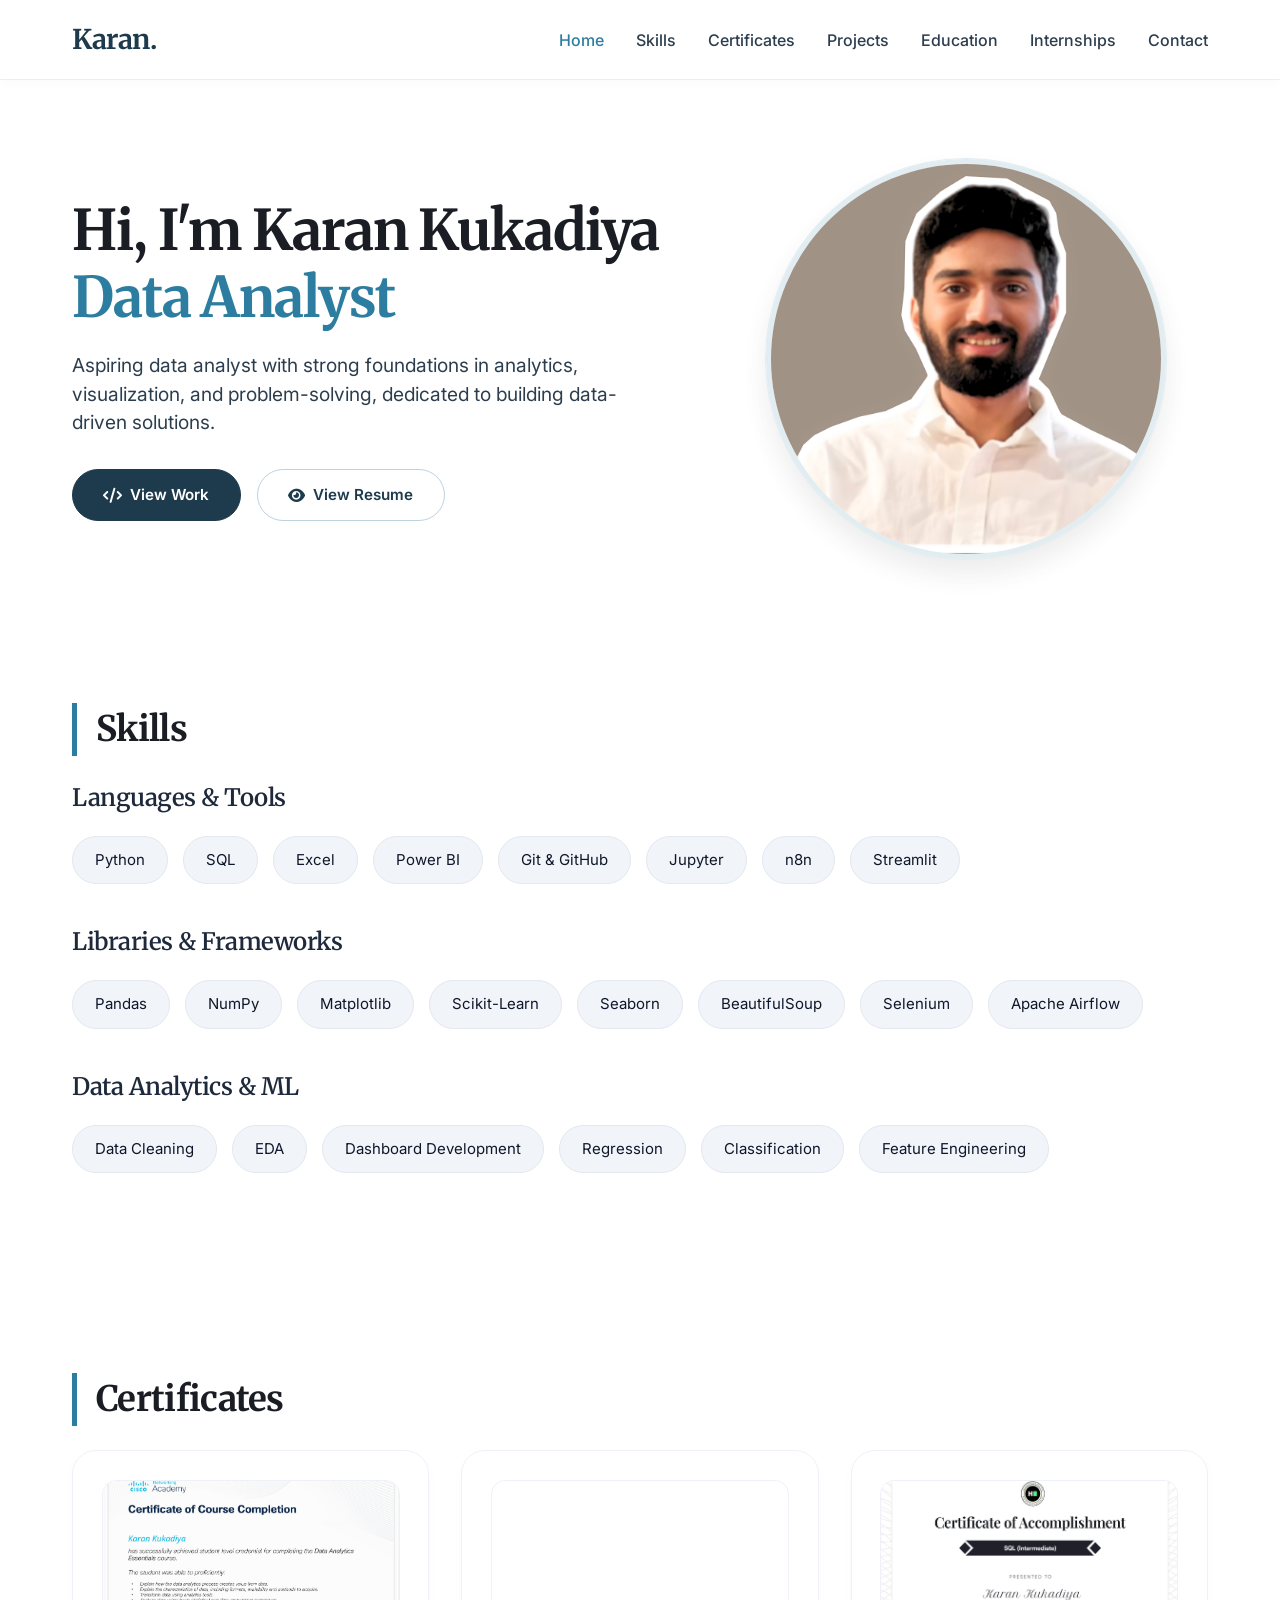
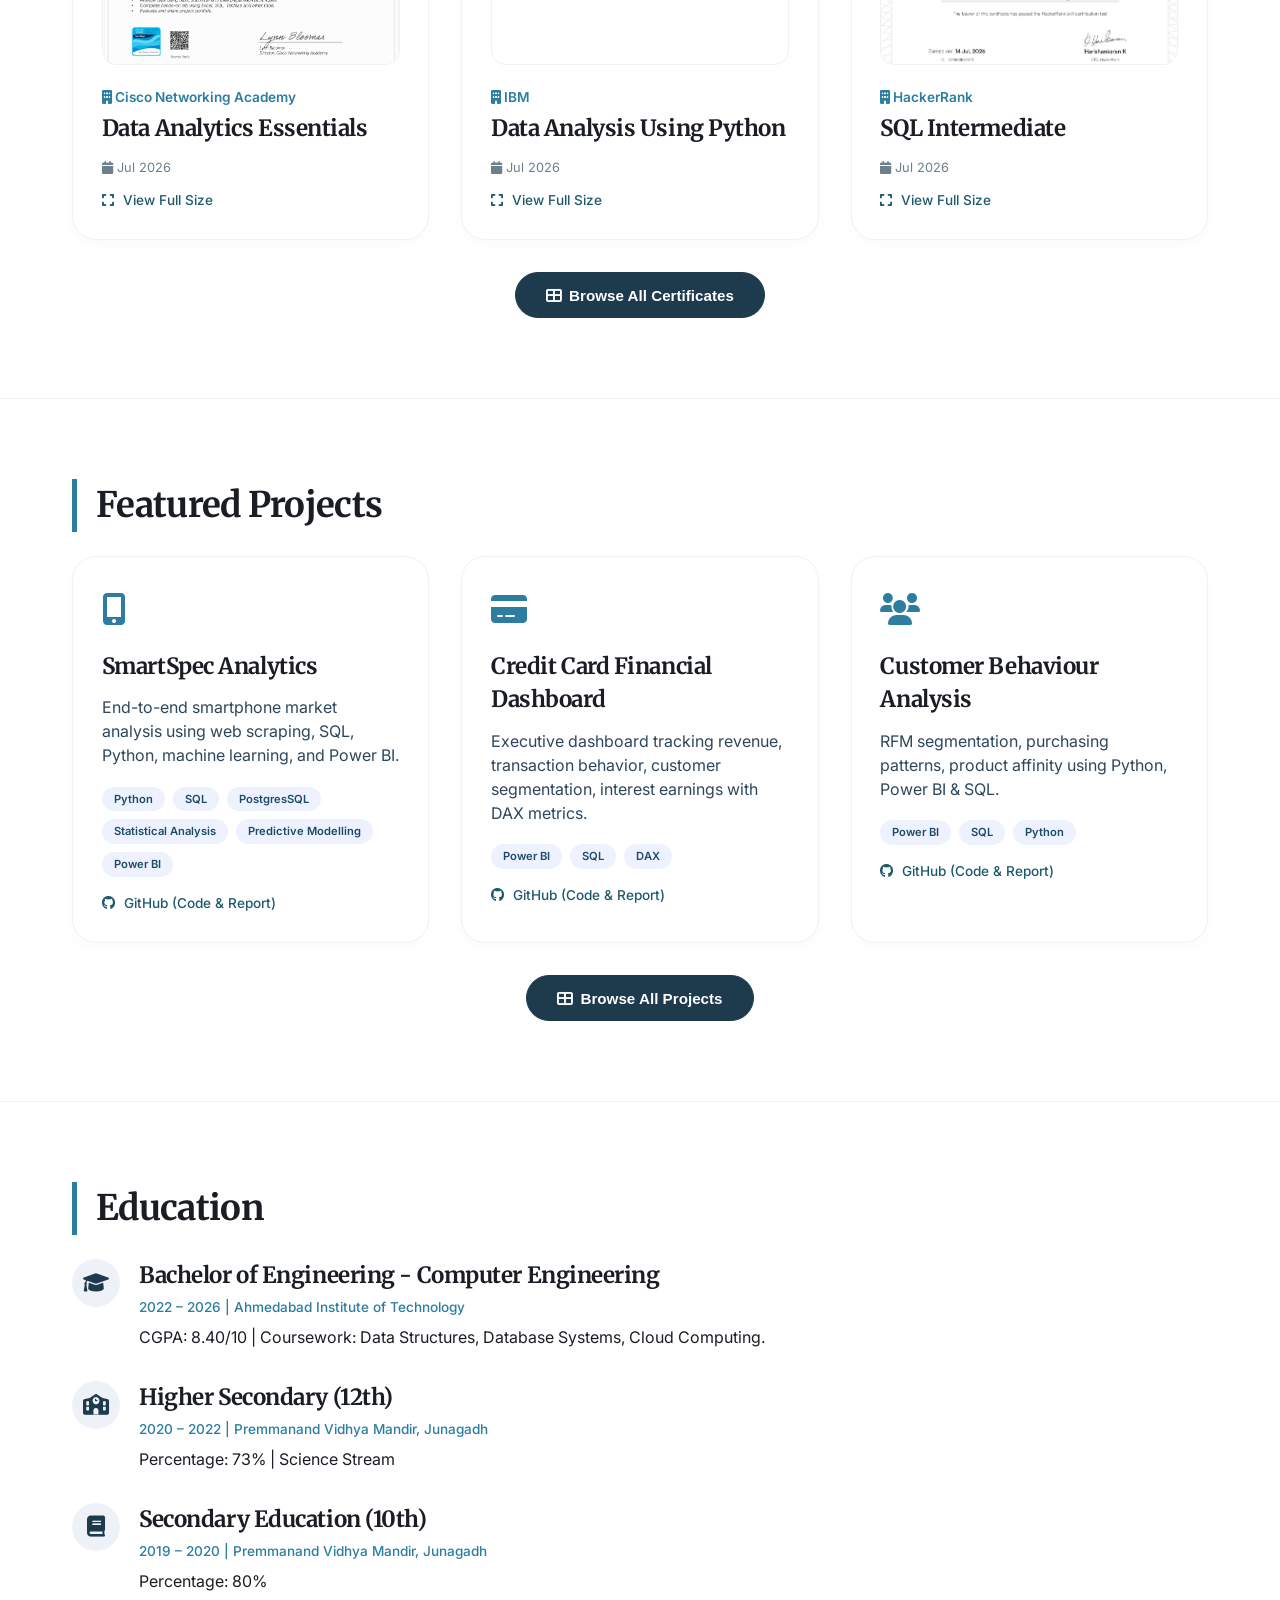
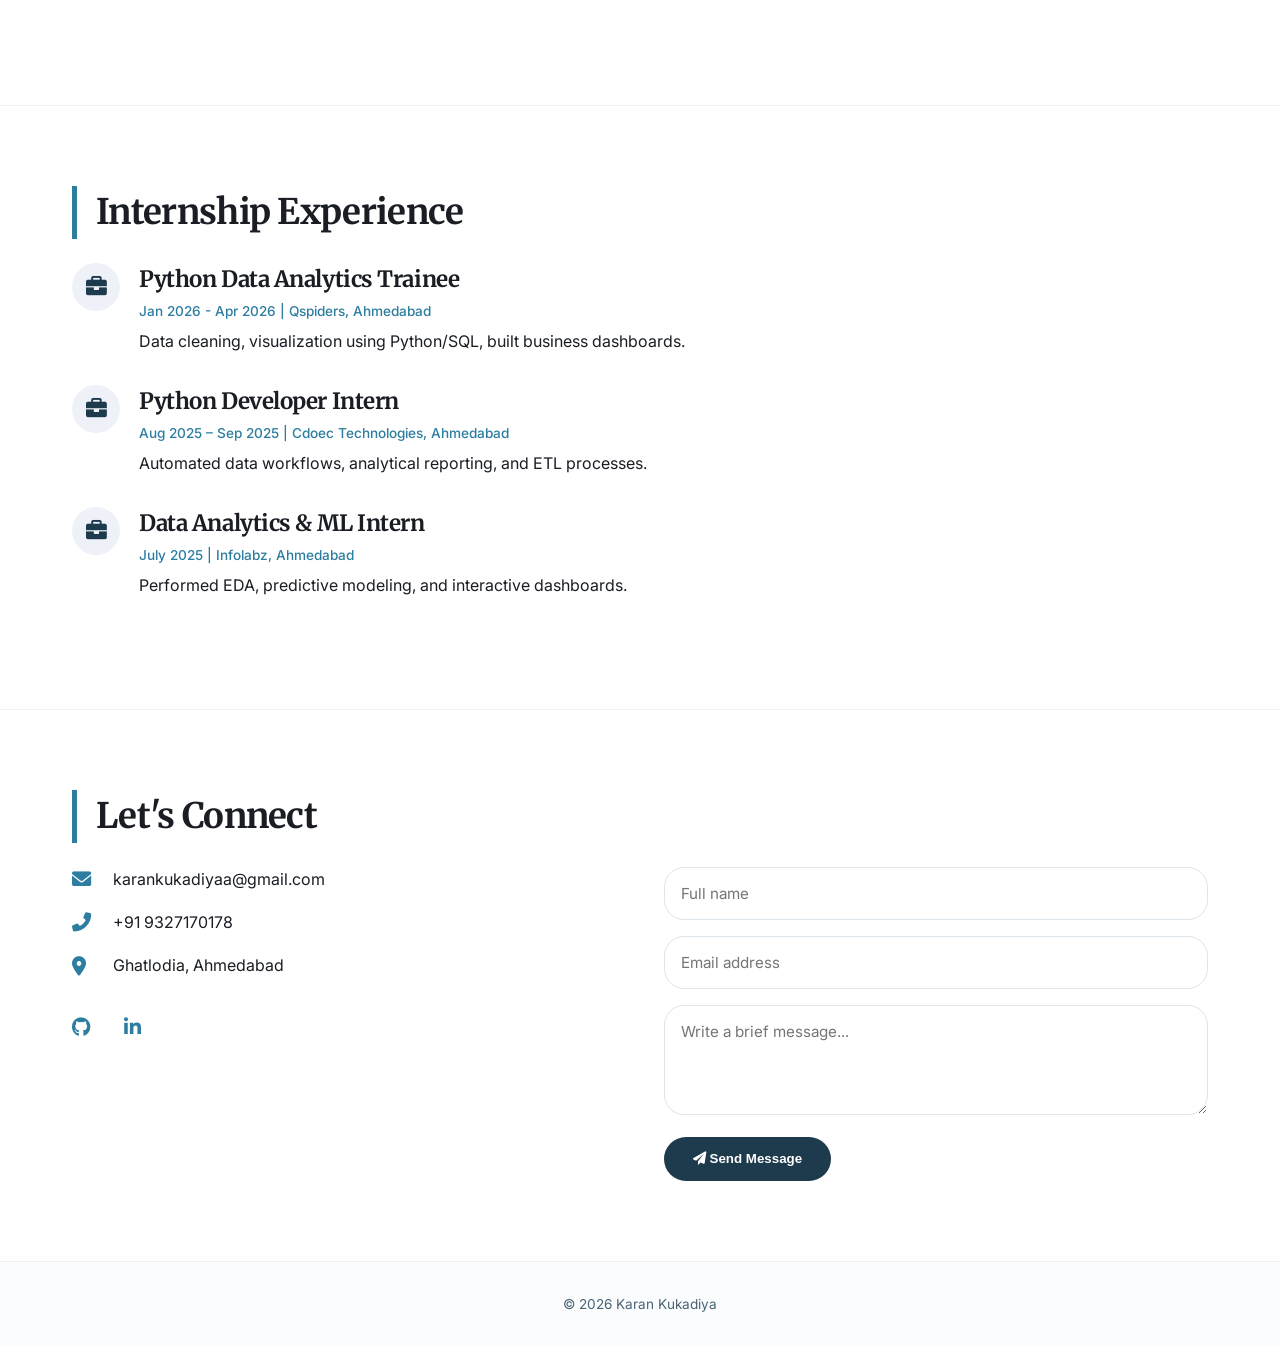
==== commit 26f8f0f8: "Updated Home Page" ====
--- a/index.html
+++ b/index.html
@@ -99,7 +99,7 @@
                 </div>
                 <div class="skill-category">
                     <h3>Libraries & Frameworks</h3>
-                    <div class="skills-grid"><span>Pandas</span><span>NumPy</span><span>Matplotlib</span><span>Scikit-Learn</span><span>Seaborn</span><span>BeautifulSoup</span><span>Selenium</span></div>
+                    <div class="skills-grid"><span>Pandas</span><span>NumPy</span><span>Matplotlib</span><span>Scikit-Learn</span><span>Seaborn</span><span>BeautifulSoup</span><span>Selenium</span><span>Apache Airflow</span></div>
                 </div>
                 <div class="skill-category">
                     <h3>Data Analytics & ML</h3>
--- a/css/style.css
+++ b/css/style.css
@@ -0,0 +1,776 @@
+* {
+    margin: 0;
+    padding: 0;
+    box-sizing: border-box;
+}
+
+body {
+    font-family: 'Inter', sans-serif;
+    background-color: #ffffff;
+    color: #1a1e24;
+    line-height: 1.5;
+    scroll-behavior: smooth;
+}
+
+.container {
+    max-width: 1200px;
+    margin: 0 auto;
+    padding: 0 2rem;
+}
+
+h1, h2, h3 {
+    font-family: 'Merriweather', serif;
+    font-weight: 700;
+    letter-spacing: -0.02em;
+}
+
+h1 {
+    font-size: 3.5rem;
+    line-height: 1.2;
+    margin-bottom: 1rem;
+}
+
+h2 {
+    font-size: 2.2rem;
+    margin-bottom: 1.5rem;
+    border-left: 5px solid #2c7da0;
+    padding-left: 1.2rem;
+}
+
+h3 {
+    font-size: 1.4rem;
+    margin-bottom: 0.75rem;
+}
+
+.section {
+    padding: 5rem 0;
+    border-bottom: 1px solid #eef2f5;
+}
+
+.section:last-of-type {
+    border-bottom: none;
+}
+
+.navbar {
+    background: white;
+    padding: 1.2rem 0;
+    position: sticky;
+    top: 0;
+    width: 100%;
+    z-index: 100;
+    box-shadow: 0 4px 12px rgba(0, 0, 0, 0.02), 0 1px 0 #eef2f5;
+    background-color: rgba(255, 255, 255, 0.98);
+}
+
+.nav-container {
+    display: flex;
+    justify-content: space-between;
+    align-items: center;
+    flex-wrap: wrap;
+}
+
+.logo a {
+    font-family: 'Merriweather', serif;
+    font-size: 1.7rem;
+    font-weight: 700;
+    text-decoration: none;
+    color: #1e3a4d;
+    letter-spacing: -0.5px;
+}
+
+.nav-links {
+    display: flex;
+    gap: 2rem;
+    list-style: none;
+}
+
+.nav-links a {
+    text-decoration: none;
+    font-weight: 500;
+    color: #2c3e4e;
+    transition: color 0.2s ease;
+    font-size: 1rem;
+}
+
+.nav-links a:hover {
+    color: #2c7da0;
+}
+
+.menu-toggle {
+    display: none;
+    font-size: 1.6rem;
+    background: none;
+    border: none;
+    cursor: pointer;
+    color: #1e3a4d;
+}
+
+.hero {
+    padding: 5rem 0 4rem;
+    background: white;
+}
+
+.hero-grid {
+    display: flex;
+    align-items: center;
+    gap: 3rem;
+    flex-wrap: wrap;
+    justify-content: space-between;
+}
+
+.hero-content {
+    flex: 1;
+}
+
+.hero-badge {
+    display: inline-block;
+    background: #eef7fc;
+    color: #1e6f5c;
+    font-size: 0.85rem;
+    font-weight: 600;
+    padding: 0.3rem 1rem;
+    border-radius: 30px;
+    margin-bottom: 1rem;
+}
+
+.hero-content p {
+    font-size: 1.2rem;
+    color: #2c3e4e;
+    margin: 1.2rem 0 2rem;
+    max-width: 550px;
+}
+
+.btn-group {
+    display: flex;
+    gap: 1rem;
+    flex-wrap: wrap;
+}
+
+.btn {
+    display: inline-flex;
+    align-items: center;
+    gap: 0.5rem;
+    padding: 0.85rem 1.9rem;
+    border-radius: 40px;
+    font-weight: 600;
+    text-decoration: none;
+    transition: all 0.25s;
+    font-size: 0.95rem;
+}
+
+.btn-primary {
+    background: #1e3a4d;
+    color: white;
+    border: 1px solid #1e3a4d;
+}
+
+.btn-primary:hover {
+    background: #0f2c3b;
+    transform: translateY(-2px);
+    box-shadow: 0 8px 20px rgba(0,0,0,0.05);
+}
+
+.btn-outline {
+    border: 1px solid #bdd3e0;
+    color: #1e3a4d;
+    background: transparent;
+}
+
+.btn-outline:hover {
+    border-color: #2c7da0;
+    background: #f9fbfd;
+    transform: translateY(-2px);
+}
+
+.hero-image {
+    flex: 0.8;
+    text-align: center;
+}
+
+.profile-img {
+    width: 400px;
+    height: 400px;
+    border-radius: 50%;
+    object-fit: cover;
+    border: 5px solid #e2edf2;
+    box-shadow: 0 15px 30px rgba(0,0,0,0.05);
+}
+.avatar-placeholder {
+    background: #f0f4f8;
+    width: 400px;
+    height: 400px;
+    border-radius: 50%;
+    display: flex;
+    align-items: center;
+    justify-content: center;
+    margin: 0 auto;
+    box-shadow: 0 15px 30px rgba(0,0,0,0.03);
+    border: 6px solid white;
+    outline: 1px solid #e2edf2;
+}
+
+.avatar-placeholder i {
+    font-size: 7rem;
+    color: #2c7da0;
+}
+
+.skills-section {
+    padding: 5rem 0;
+}
+
+.skill-category {
+    margin-bottom: 40px;
+}
+
+.skill-category h3 {
+    font-size: 24px;
+    color: #1e293b;
+    margin-bottom: 20px;
+    font-weight: 600;
+}
+
+.skills-grid {
+    display: flex;
+    flex-wrap: wrap;
+    gap: 15px;
+}
+
+.skills-grid span {
+    padding: 12px 22px;
+    background: #f1f5f9;
+    border: 1px solid #e2e8f0;
+    border-radius: 30px;
+    font-size: 15px;
+    color: #0f172a;
+    transition: 0.2s;
+    cursor: default;
+}
+
+.skills-grid span:hover {
+    background: #1e3a4d;
+    color: white;
+    transform: translateY(-2px);
+}
+
+.projects-grid {
+    display: grid;
+    grid-template-columns: repeat(auto-fill, minmax(320px, 1fr));
+    gap: 2rem;
+    margin-top: 1rem;
+}
+
+.project-card {
+    background: #ffffff;
+    border-radius: 24px;
+    padding: 1.8rem;
+    transition: all 0.25s;
+    border: 1px solid #eef2f8;
+    box-shadow: 0 6px 14px rgba(0, 0, 0, 0.02);
+}
+
+.project-card:hover {
+    transform: translateY(-5px);
+    border-color: #cbdde6;
+    box-shadow: 0 20px 30px -12px rgba(0,0,0,0.08);
+}
+
+.project-icon {
+    font-size: 2rem;
+    color: #2c7da0;
+    margin-bottom: 1rem;
+}
+
+.project-card p {
+    color: #2e475c;
+    margin: 0.7rem 0 1.2rem;
+}
+
+.tech-stack {
+    display: flex;
+    flex-wrap: wrap;
+    gap: 0.5rem;
+    margin: 0.5rem 0 1rem;
+}
+
+.tech-badge {
+    background: #eef2ff;
+    color: #1e4a6b;
+    font-size: 0.7rem;
+    font-weight: 600;
+    padding: 0.25rem 0.75rem;
+    border-radius: 30px;
+}
+
+.project-links {
+    display: flex;
+    gap: 1.2rem;
+}
+
+.project-links a {
+    text-decoration: none;
+    font-weight: 500;
+    font-size: 0.85rem;
+    color: #1e5a6e;
+}
+
+.project-links a i {
+    margin-right: 0.3rem;
+}
+
+.project-outcome {
+    font-size: 0.8rem;
+    margin-top: 0.7rem;
+    border-top: 1px solid #eef2f5;
+    padding-top: 0.6rem;
+    color: #2c5f7a;
+}
+
+.timeline-item {
+    display: flex;
+    gap: 1.2rem;
+    margin-bottom: 2rem;
+    flex-wrap: wrap;
+}
+
+.timeline-icon {
+    width: 48px;
+    height: 48px;
+    background: #eef2f8;
+    border-radius: 60px;
+    display: flex;
+    align-items: center;
+    justify-content: center;
+    color: #1e3a4d;
+    font-size: 1.3rem;
+}
+
+.timeline-content {
+    flex: 1;
+}
+
+.timeline-content h3 {
+    margin-bottom: 0.25rem;
+}
+
+.timeline-date {
+    font-size: 0.85rem;
+    color: #2c7da0;
+    font-weight: 500;
+    margin-bottom: 0.5rem;
+}
+
+.contact-wrapper {
+    display: flex;
+    flex-wrap: wrap;
+    gap: 3rem;
+    justify-content: space-between;
+}
+
+.contact-info {
+    flex: 1;
+}
+
+.contact-info p {
+    margin-bottom: 1.2rem;
+    display: flex;
+    align-items: center;
+    gap: 0.8rem;
+}
+
+.contact-info a {
+    color: inherit;
+    text-decoration: none;
+}
+
+.contact-info i {
+    width: 28px;
+    color: #2c7da0;
+    font-size: 1.2rem;
+}
+
+.social-links {
+    display: flex;
+    gap: 1.5rem;
+    margin-top: 1.8rem;
+}
+
+.social-links a {
+    font-size: 1.6rem;
+    color: #2b5e7a;
+    transition: color 0.2s;
+}
+
+.social-links a:hover {
+    color: #0f4c5f;
+}
+
+.contact-form {
+    flex: 1;
+}
+
+.input-group {
+    margin-bottom: 1rem;
+}
+
+input, textarea {
+    width: 100%;
+    padding: 1rem;
+    border: 1px solid #dce5ec;
+    border-radius: 20px;
+    font-family: 'Inter', sans-serif;
+    font-size: 0.95rem;
+    transition: 0.2s;
+    background: white;
+}
+
+input:focus, textarea:focus {
+    outline: none;
+    border-color: #2c7da0;
+    box-shadow: 0 0 0 3px rgba(44,125,160,0.1);
+}
+
+button[type="submit"] {
+    background: #1e3a4d;
+    color: white;
+    border: none;
+    padding: 0.9rem 1.8rem;
+    border-radius: 40px;
+    font-weight: 600;
+    cursor: pointer;
+    transition: 0.2s;
+}
+
+button[type="submit"]:hover {
+    background: #0f2c3b;
+}
+
+.modal {
+    display: none;
+    position: fixed;
+    z-index: 1000;
+    left: 0;
+    top: 0;
+    width: 100%;
+    height: 100%;
+    background-color: rgba(0,0,0,0.7);
+    backdrop-filter: blur(3px);
+    overflow-y: auto;
+}
+.modal-content {
+    background-color: white;
+    margin: 50px auto;
+    padding: 2rem;
+    width: 90%;
+    max-width: 1200px;
+    border-radius: 28px;
+    animation: slideDown 0.3s ease;
+}
+
+.modal-content-sm {
+    max-width: 700px;
+    text-align: center;
+}
+
+@keyframes slideDown {
+    from { transform: translateY(-40px); opacity: 0; }
+    to { transform: translateY(0); opacity: 1; }
+}
+.close-modal {
+    float: right;
+    font-size: 28px;
+    font-weight: bold;
+    cursor: pointer;
+    color: #94a3b8;
+}
+.close-modal:hover {
+    color: #1e293b;
+}
+.modal-tabs {
+    display: flex;
+    flex-wrap: wrap;
+    gap: 0.8rem;
+    margin: 1.8rem 0;
+    border-bottom: 2px solid #eef2f5;
+    padding-bottom: 0.6rem;
+}
+.tab-btn {
+    background: none;
+    border: none;
+    padding: 0.5rem 1.2rem;
+    cursor: pointer;
+    font-weight: 600;
+    color: #2c3e4e;
+    border-radius: 40px;
+    transition: all 0.2s;
+}
+.tab-btn.active {
+    background: #eef2ff;
+    color: #2c7da0;
+}
+
+.cert-modal-image {
+    max-width: 100%;
+    border-radius: 16px;
+    margin-top: 1rem;
+    box-shadow: 0 10px 25px rgba(0,0,0,0.08);
+}
+
+.cert-modal-actions {
+    margin-top: 1.5rem;
+}
+
+.no-results {
+    grid-column: 1/-1;
+    text-align: center;
+    padding: 2rem;
+}
+
+footer {
+    background: #fafcfd;
+    text-align: center;
+    padding: 2rem;
+    border-top: 1px solid #eef2f5;
+    color: #4a6475;
+    font-size: 0.85rem;
+}
+
+/* =====================================================
+MOBILE RESPONSIVE DESIGN
+===================================================== */
+
+@media (max-width: 768px) {
+
+    .container {
+        padding: 0 1rem;
+    }
+
+    .section,
+    .skills-section,
+    .hero {
+        padding: 3rem 0;
+    }
+
+    h1 {
+        font-size: 2rem;
+        line-height: 1.3;
+    }
+
+    h2 {
+        font-size: 1.6rem;
+        padding-left: 0.8rem;
+    }
+
+    h3 {
+        font-size: 1.15rem;
+    }
+
+    /* Navigation */
+
+    .menu-toggle {
+        display: block;
+    }
+
+    .nav-links {
+        display: none;
+        width: 100%;
+        flex-direction: column;
+        gap: 1rem;
+        margin-top: 1rem;
+        padding: 1rem 0;
+        text-align: center;
+        background: white;
+    }
+
+    .nav-links.active {
+        display: flex;
+    }
+
+    /* Hero Section */
+
+    .hero-grid {
+        flex-direction: column-reverse;
+        text-align: center;
+        gap: 2rem;
+    }
+
+    .hero-content {
+        width: 100%;
+    }
+
+    .hero-content p {
+        font-size: 1rem;
+        margin: 1rem auto 1.5rem;
+    }
+
+    .btn-group {
+        justify-content: center;
+        flex-direction: column;
+        width: 100%;
+    }
+
+    .btn {
+        width: 100%;
+        justify-content: center;
+    }
+
+    /* Profile Image */
+
+    .avatar-placeholder {
+        width: 240px;
+        height: 240px;
+    }
+
+    .profile-img {
+        width: 220px;
+        height: 220px;
+    }
+
+    /* Skills */
+
+    .skills-grid {
+        gap: 10px;
+    }
+
+    .skills-grid span {
+        padding: 10px 16px;
+        font-size: 13px;
+    }
+
+    /* Projects */
+
+    .projects-grid {
+        grid-template-columns: 1fr;
+        gap: 1rem;
+    }
+
+    .project-card {
+        padding: 1.2rem;
+    }
+
+    .project-links {
+        flex-direction: column;
+        gap: 0.7rem;
+    }
+
+    /* Timeline */
+
+    .timeline-item {
+        flex-direction: column;
+        gap: 0.75rem;
+    }
+
+    .timeline-icon {
+        width: 40px;
+        height: 40px;
+    }
+
+    /* Contact */
+
+    .contact-wrapper {
+        flex-direction: column;
+        gap: 2rem;
+    }
+
+    .contact-info p {
+        font-size: 0.95rem;
+    }
+
+    .social-links {
+        justify-content: center;
+    }
+
+    /* Modal */
+
+    .modal-content {
+        width: 95%;
+        padding: 1rem;
+        margin: 20px auto;
+    }
+
+    .modal-tabs {
+        flex-wrap: nowrap;
+        overflow-x: auto;
+        padding-bottom: 1rem;
+    }
+
+    .tab-btn {
+        white-space: nowrap;
+    }
+}
+
+/* Small Phones */
+
+@media (max-width: 480px) {
+
+    .logo a {
+        font-size: 1.4rem;
+    }
+
+    h1 {
+        font-size: 1.75rem;
+    }
+
+    h2 {
+        font-size: 1.4rem;
+    }
+
+    .hero-content p {
+        font-size: 0.95rem;
+    }
+
+    .avatar-placeholder {
+        width: 200px;
+        height: 200px;
+    }
+
+    .profile-img {
+        width: 180px;
+        height: 180px;
+    }
+
+    .skills-grid span {
+        font-size: 12px;
+        padding: 8px 12px;
+    }
+
+    .btn {
+        padding: 0.8rem 1rem;
+        font-size: 0.9rem;
+    }
+
+    footer {
+        font-size: 0.75rem;
+    }
+}
+.highlight { color: #2c7da0; }
+
+.cert-card { text-align: left; }
+
+.cert-issuer {
+    font-size: 0.85rem;
+    color: #2c7da0;
+    font-weight: 600;
+    margin-bottom: 0.3rem;
+}
+
+.cert-date {
+    font-size: 0.8rem;
+    color: #6b7f8c;
+    margin-bottom: 0.8rem;
+}
+
+.cert-thumb {
+    width: 100%;
+    height: 185px;
+    object-fit: cover;
+    border-radius: 14px;
+    margin-bottom: 1rem;
+    border: 1px solid #eef2f8;
+    cursor: pointer;
+    transition: 0.25s;
+}
+
+.cert-thumb:hover {
+    transform: scale(1.02);
+    box-shadow: 0 10px 20px rgba(0,0,0,0.08);
+}
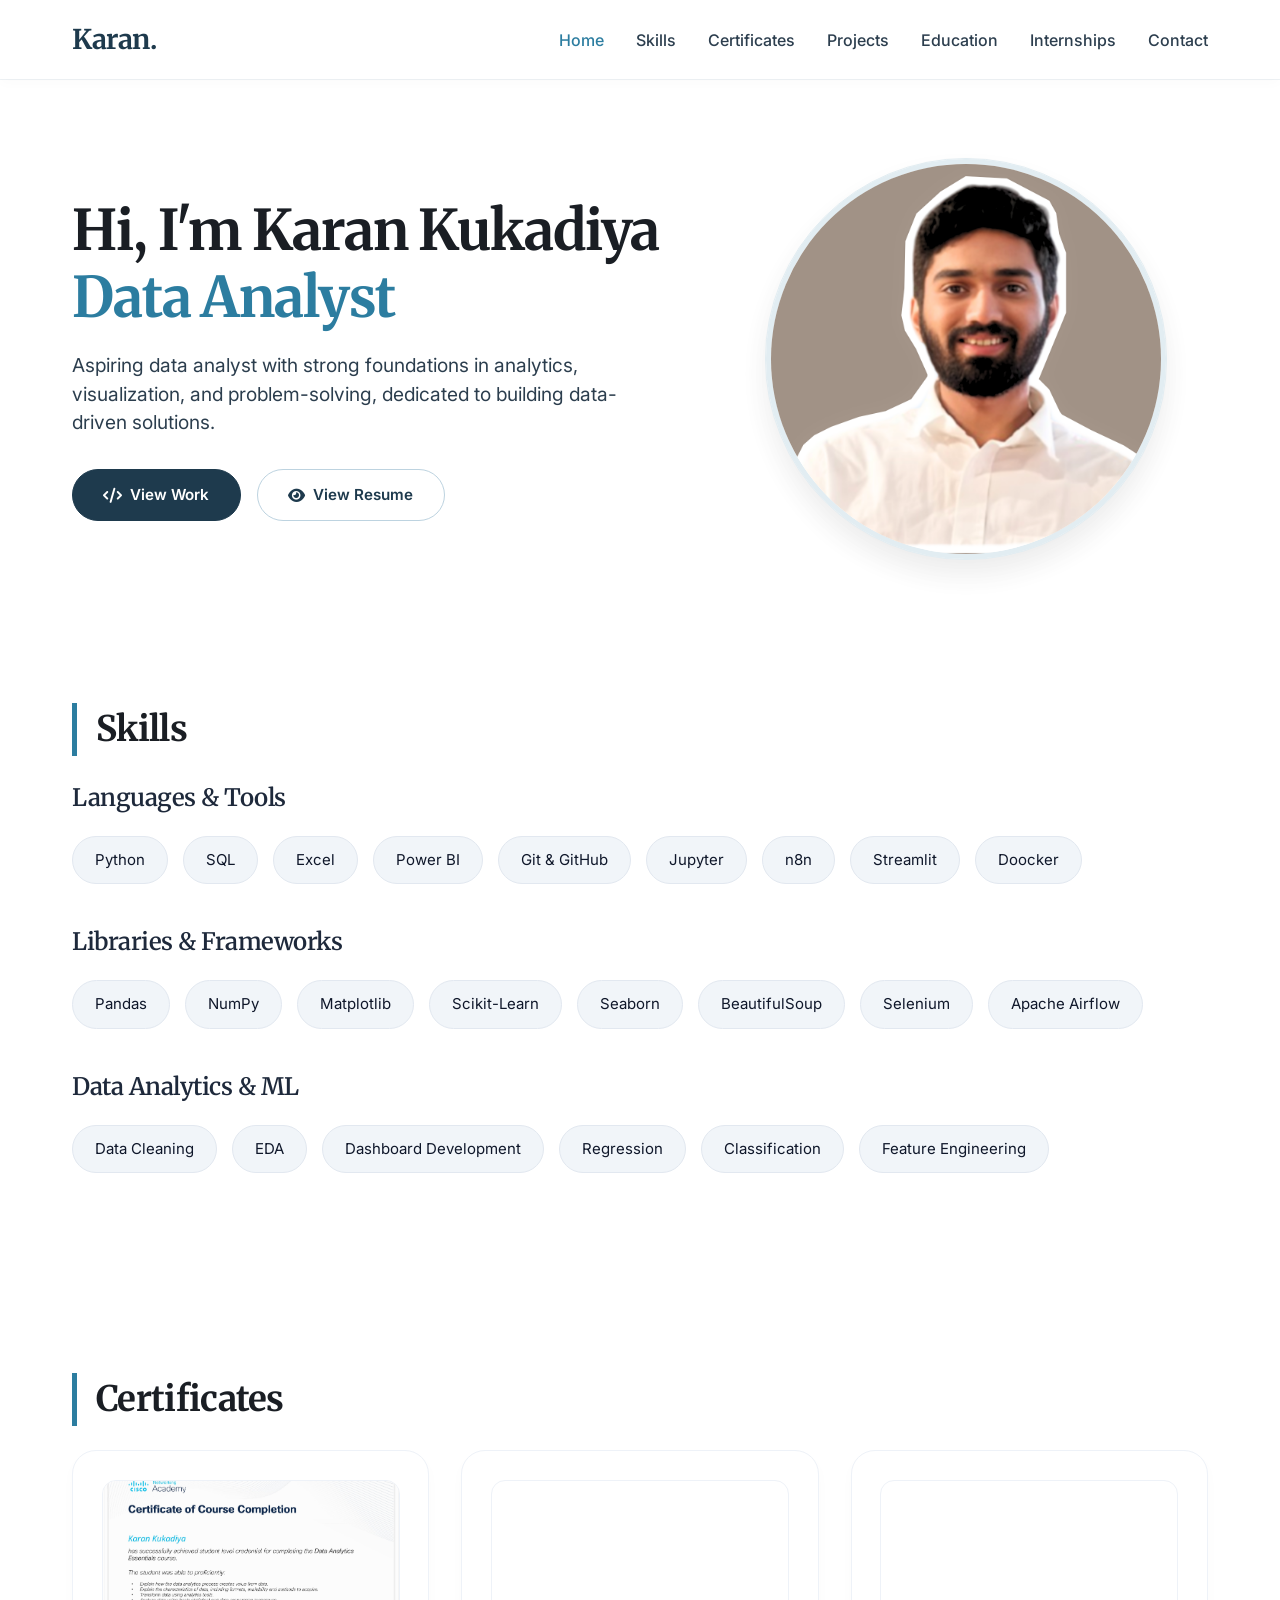
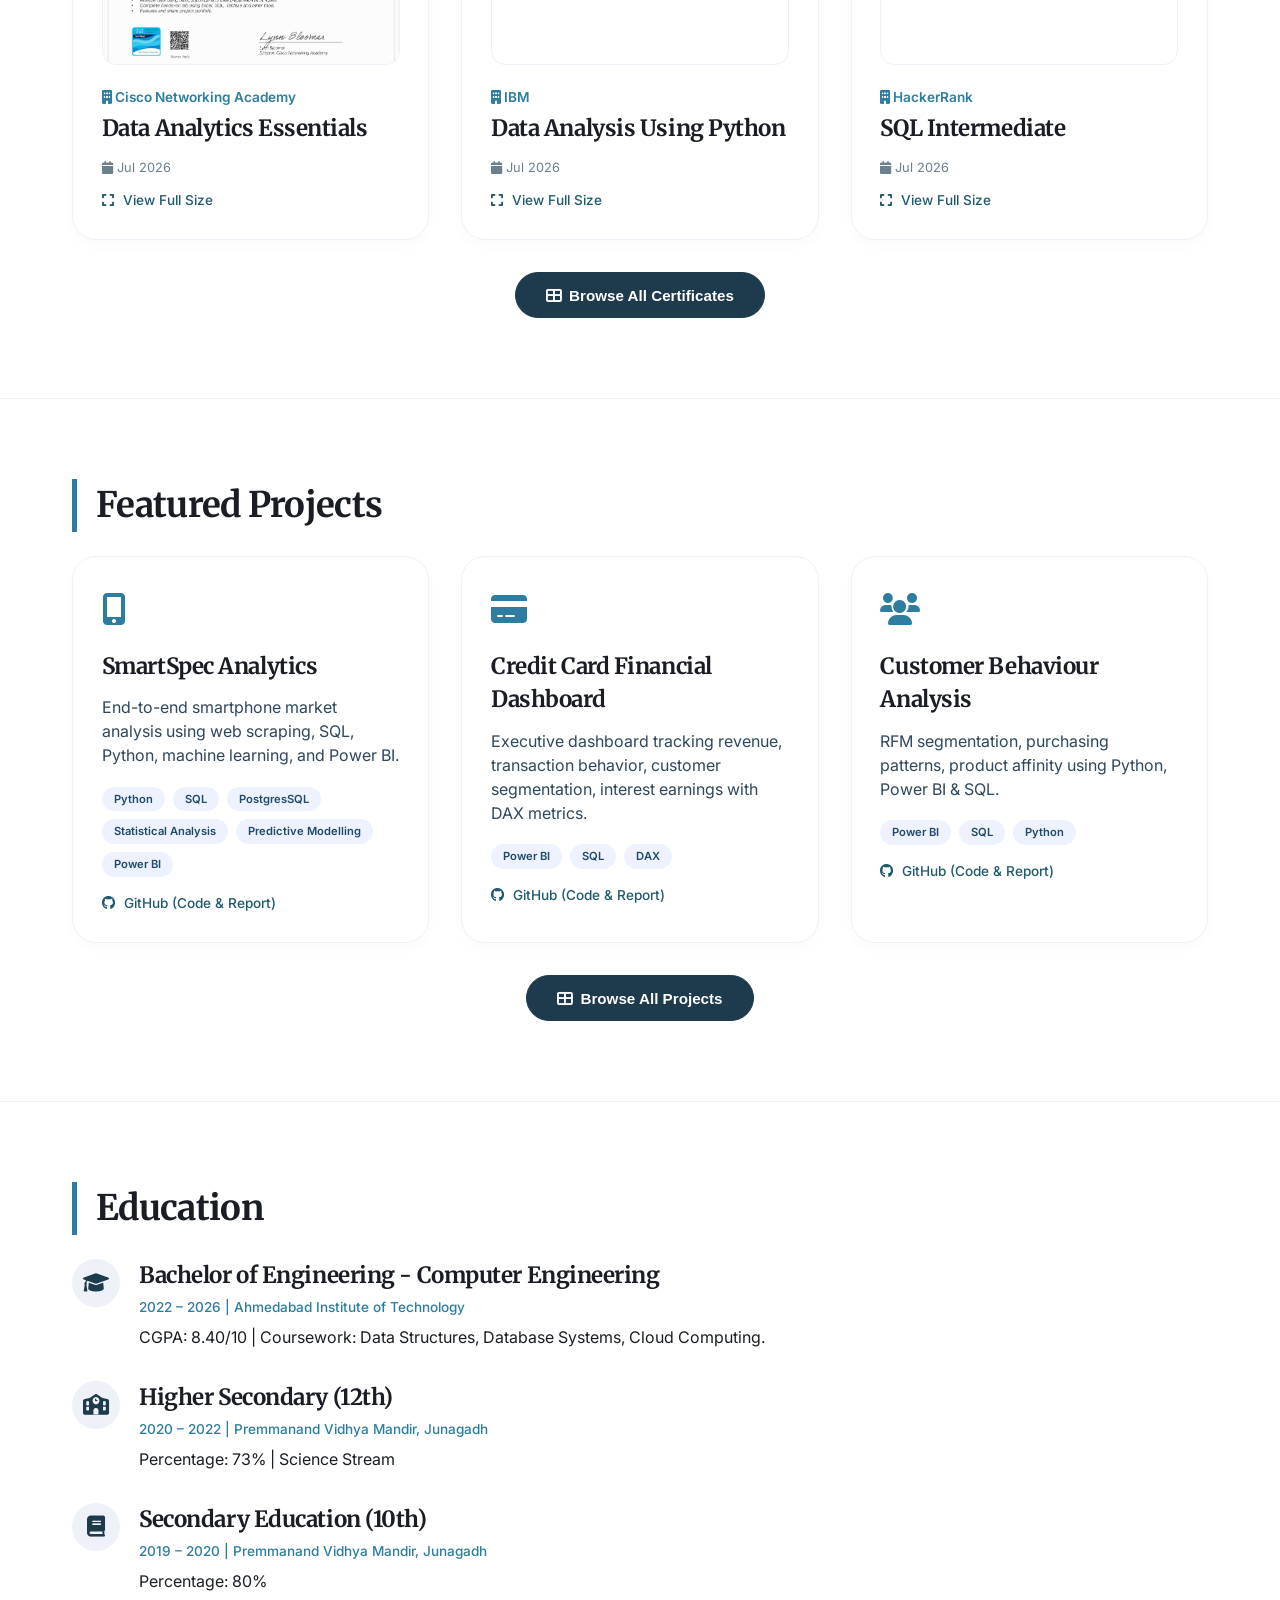
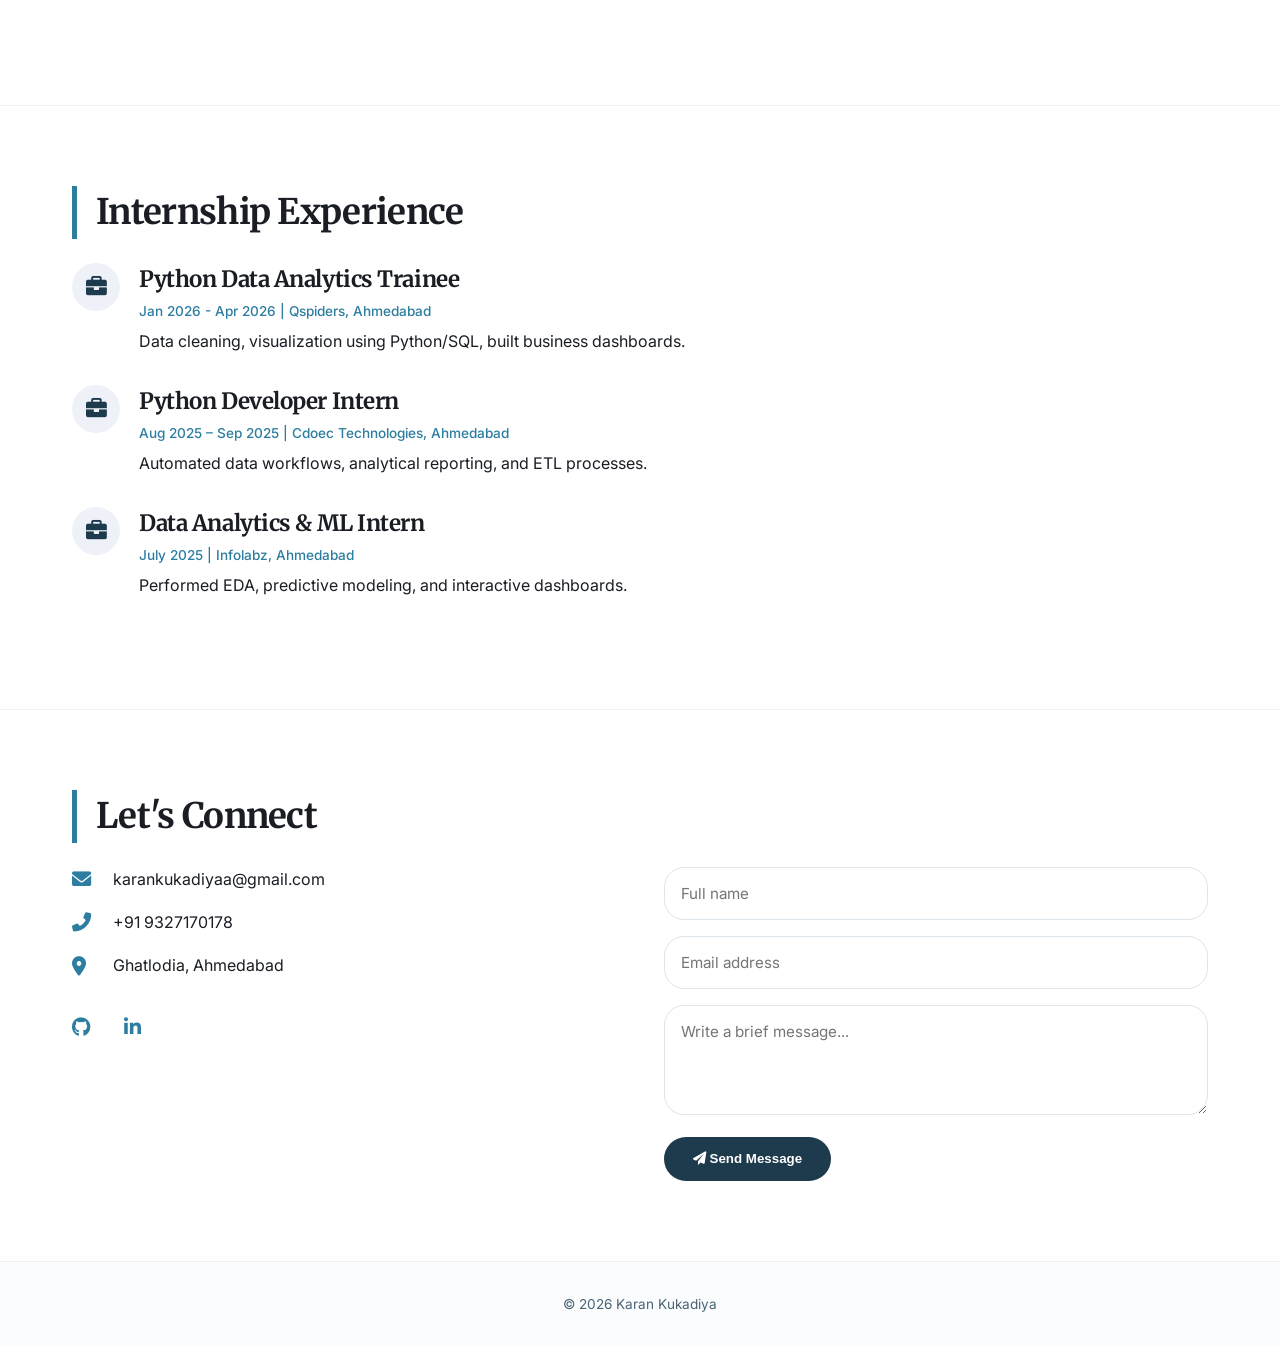
==== commit 9d5e26b3: "Updated Home Page" ====
--- a/index.html
+++ b/index.html
@@ -95,7 +95,7 @@
                 <h2>Skills</h2>
                 <div class="skill-category">
                     <h3>Languages & Tools</h3>
-                    <div class="skills-grid"><span>Python</span><span>SQL</span><span>Excel</span><span>Power BI</span><span>Git & GitHub</span><span>Jupyter</span><span>n8n</span><span>Streamlit</span></div>
+                    <div class="skills-grid"><span>Python</span><span>SQL</span><span>Excel</span><span>Power BI</span><span>Git & GitHub</span><span>Jupyter</span><span>n8n</span><span>Streamlit</span><span>Doocker</span></div>
                 </div>
                 <div class="skill-category">
                     <h3>Libraries & Frameworks</h3>
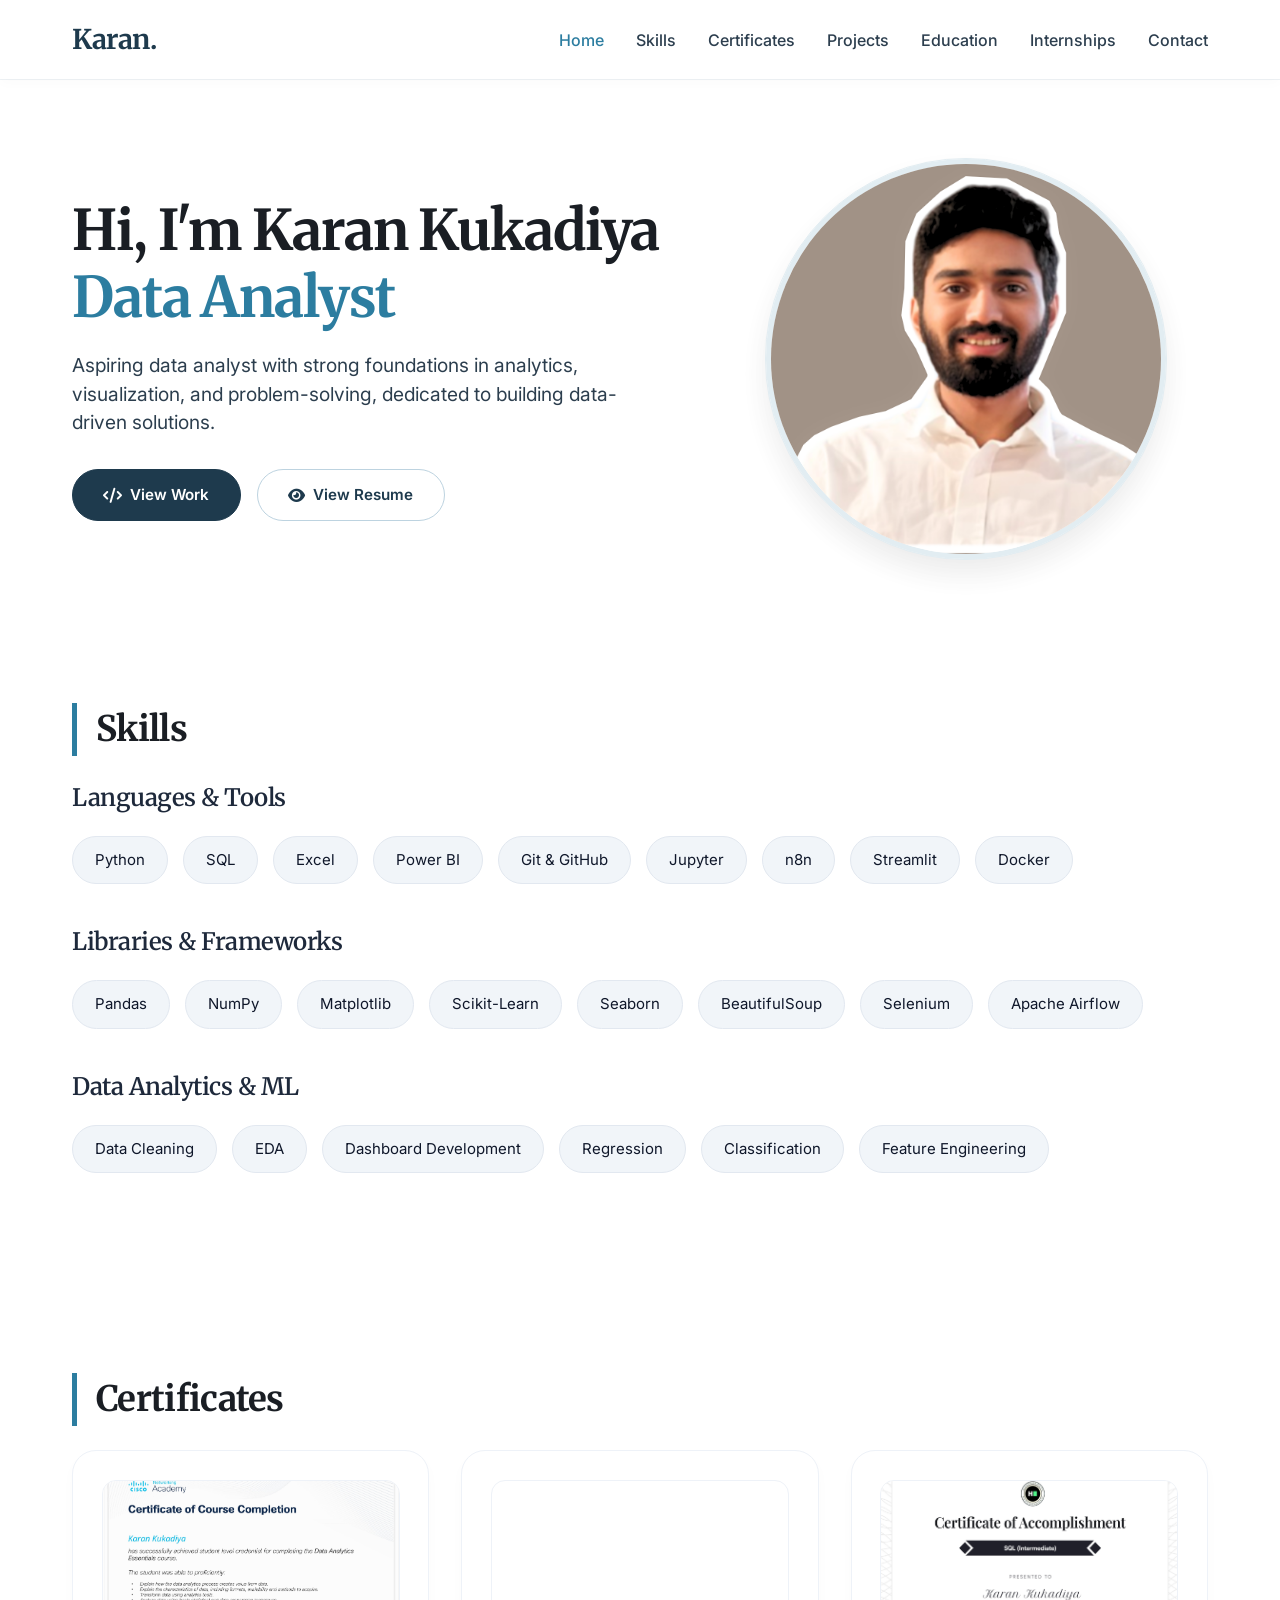
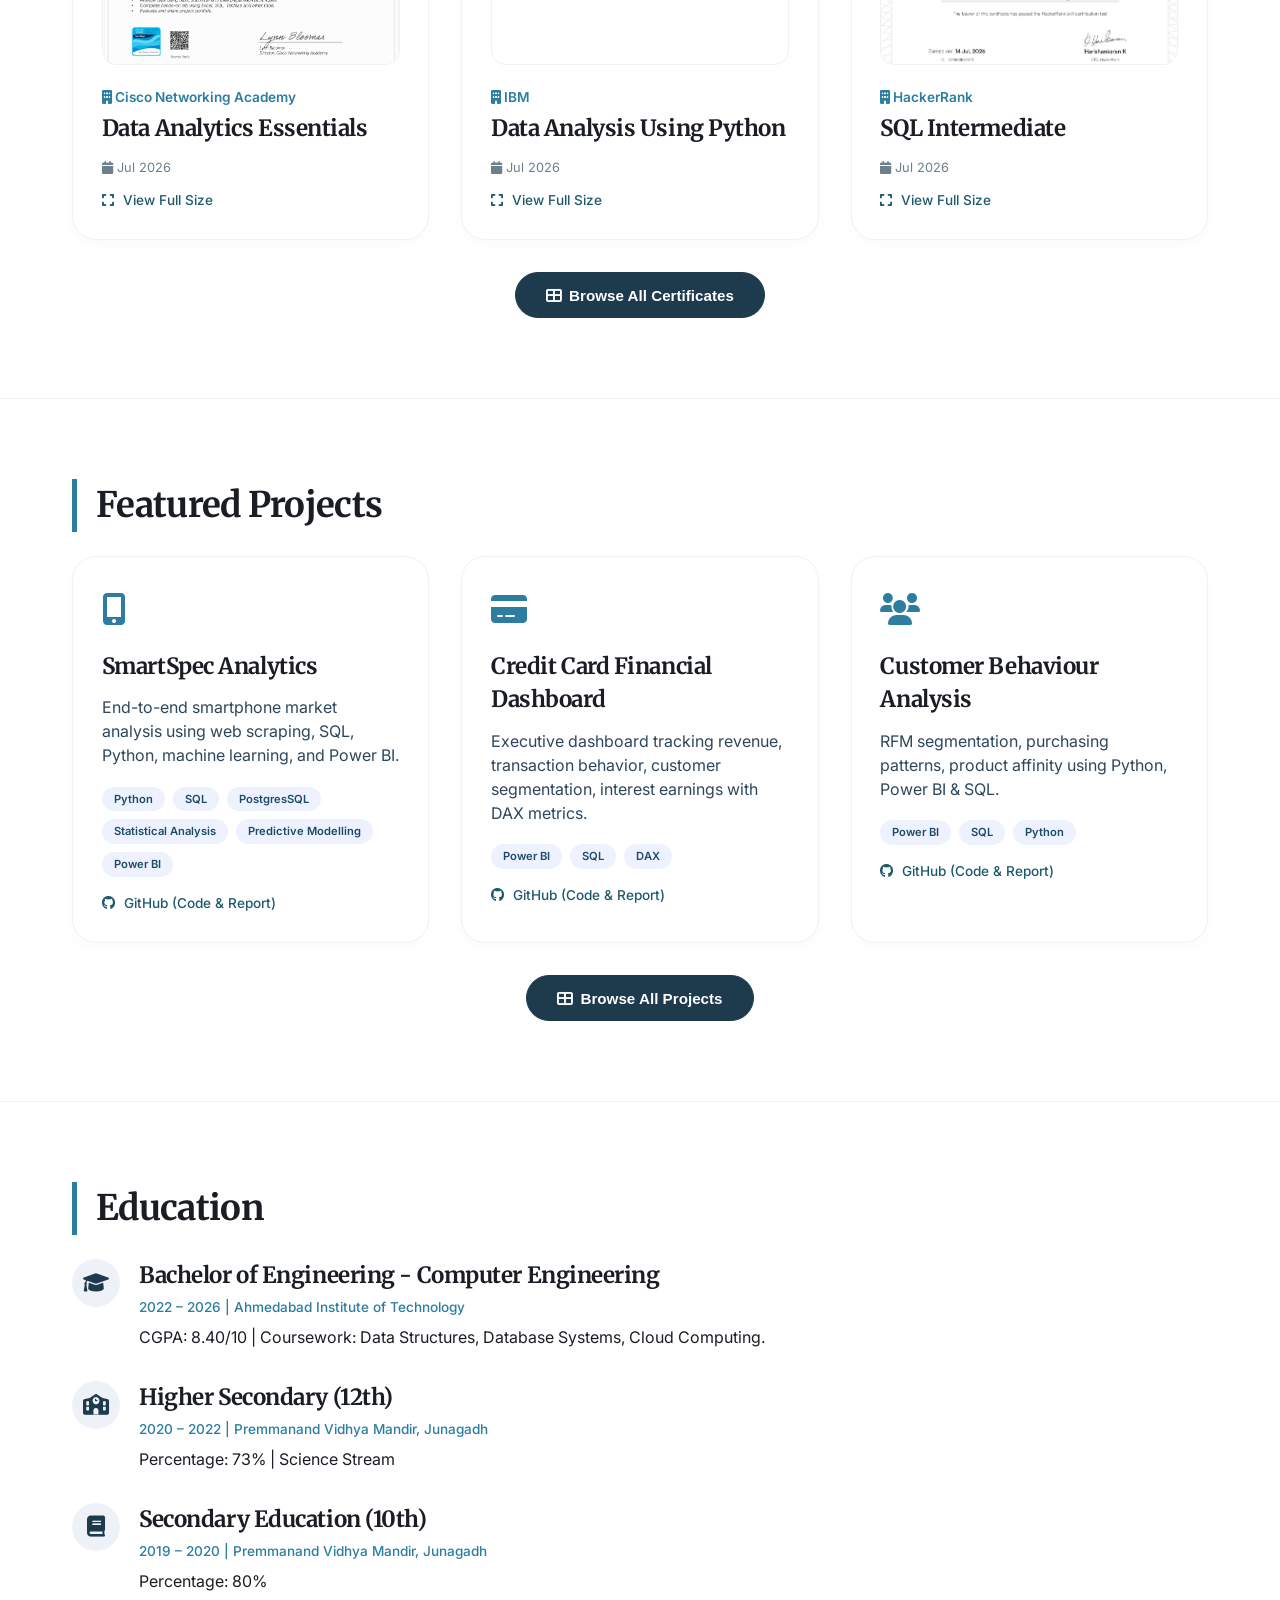
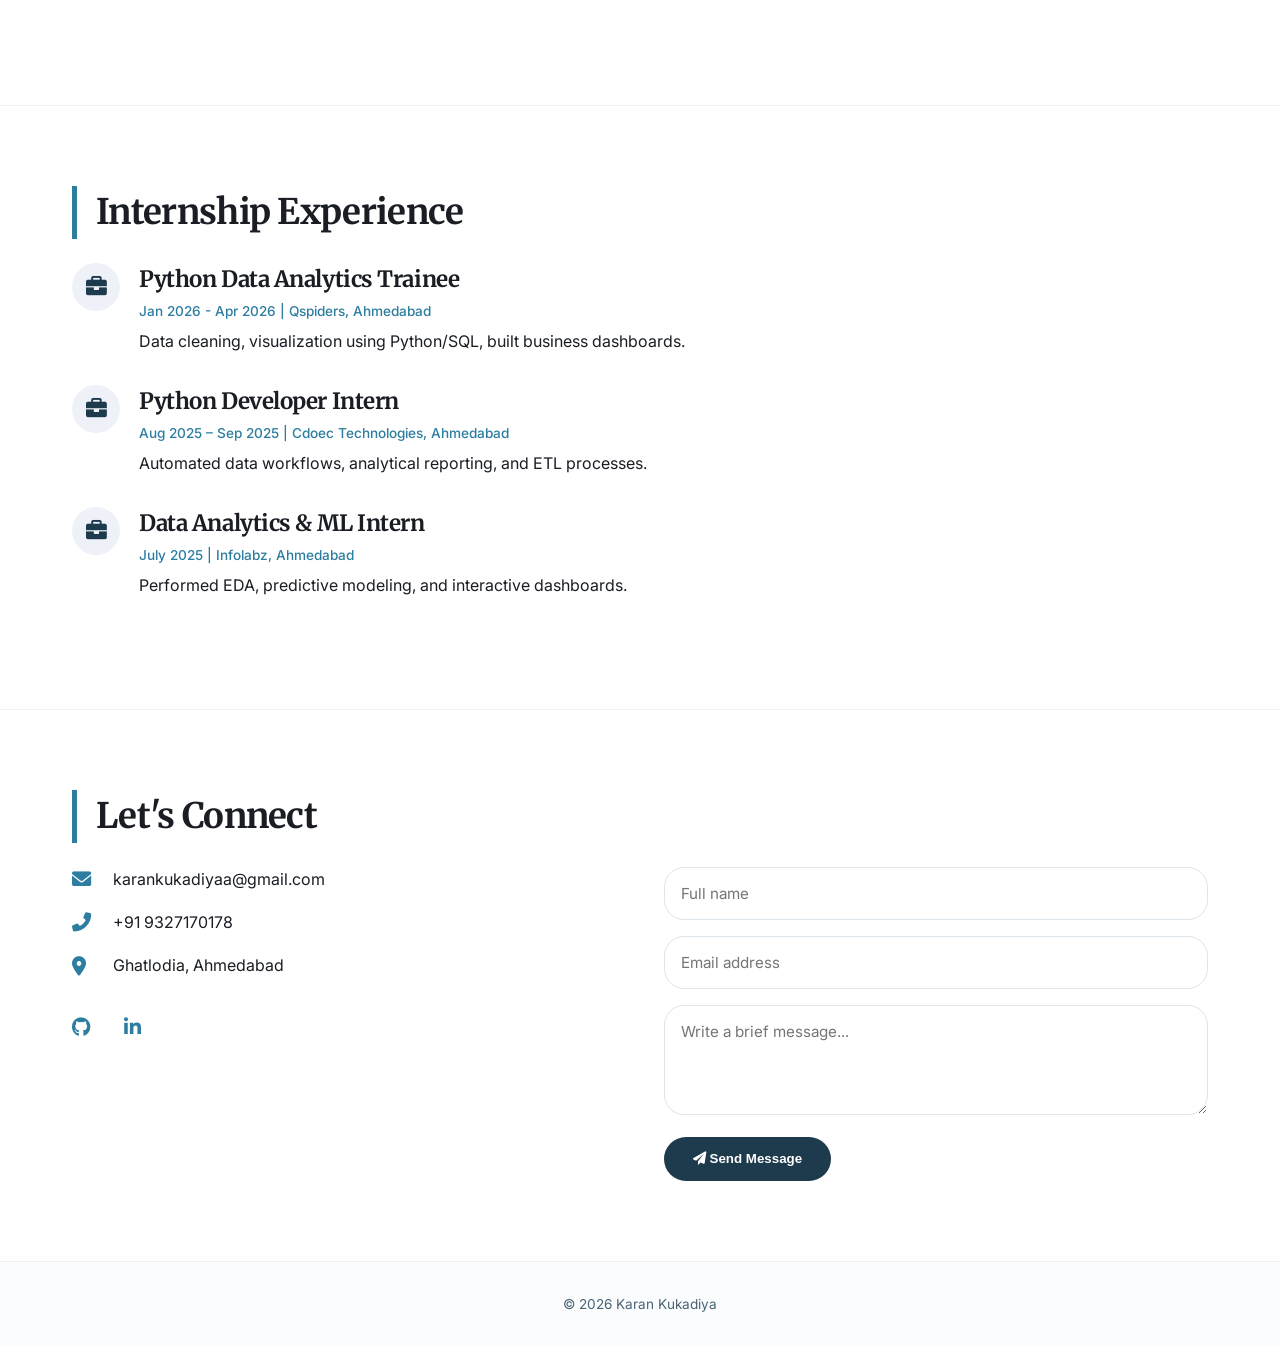
==== commit 66efe168: "Updated Home Page" ====
--- a/index.html
+++ b/index.html
@@ -95,7 +95,7 @@
                 <h2>Skills</h2>
                 <div class="skill-category">
                     <h3>Languages & Tools</h3>
-                    <div class="skills-grid"><span>Python</span><span>SQL</span><span>Excel</span><span>Power BI</span><span>Git & GitHub</span><span>Jupyter</span><span>n8n</span><span>Streamlit</span><span>Doocker</span></div>
+                    <div class="skills-grid"><span>Python</span><span>SQL</span><span>Excel</span><span>Power BI</span><span>Git & GitHub</span><span>Jupyter</span><span>n8n</span><span>Streamlit</span><span>Docker</span></div>
                 </div>
                 <div class="skill-category">
                     <h3>Libraries & Frameworks</h3>
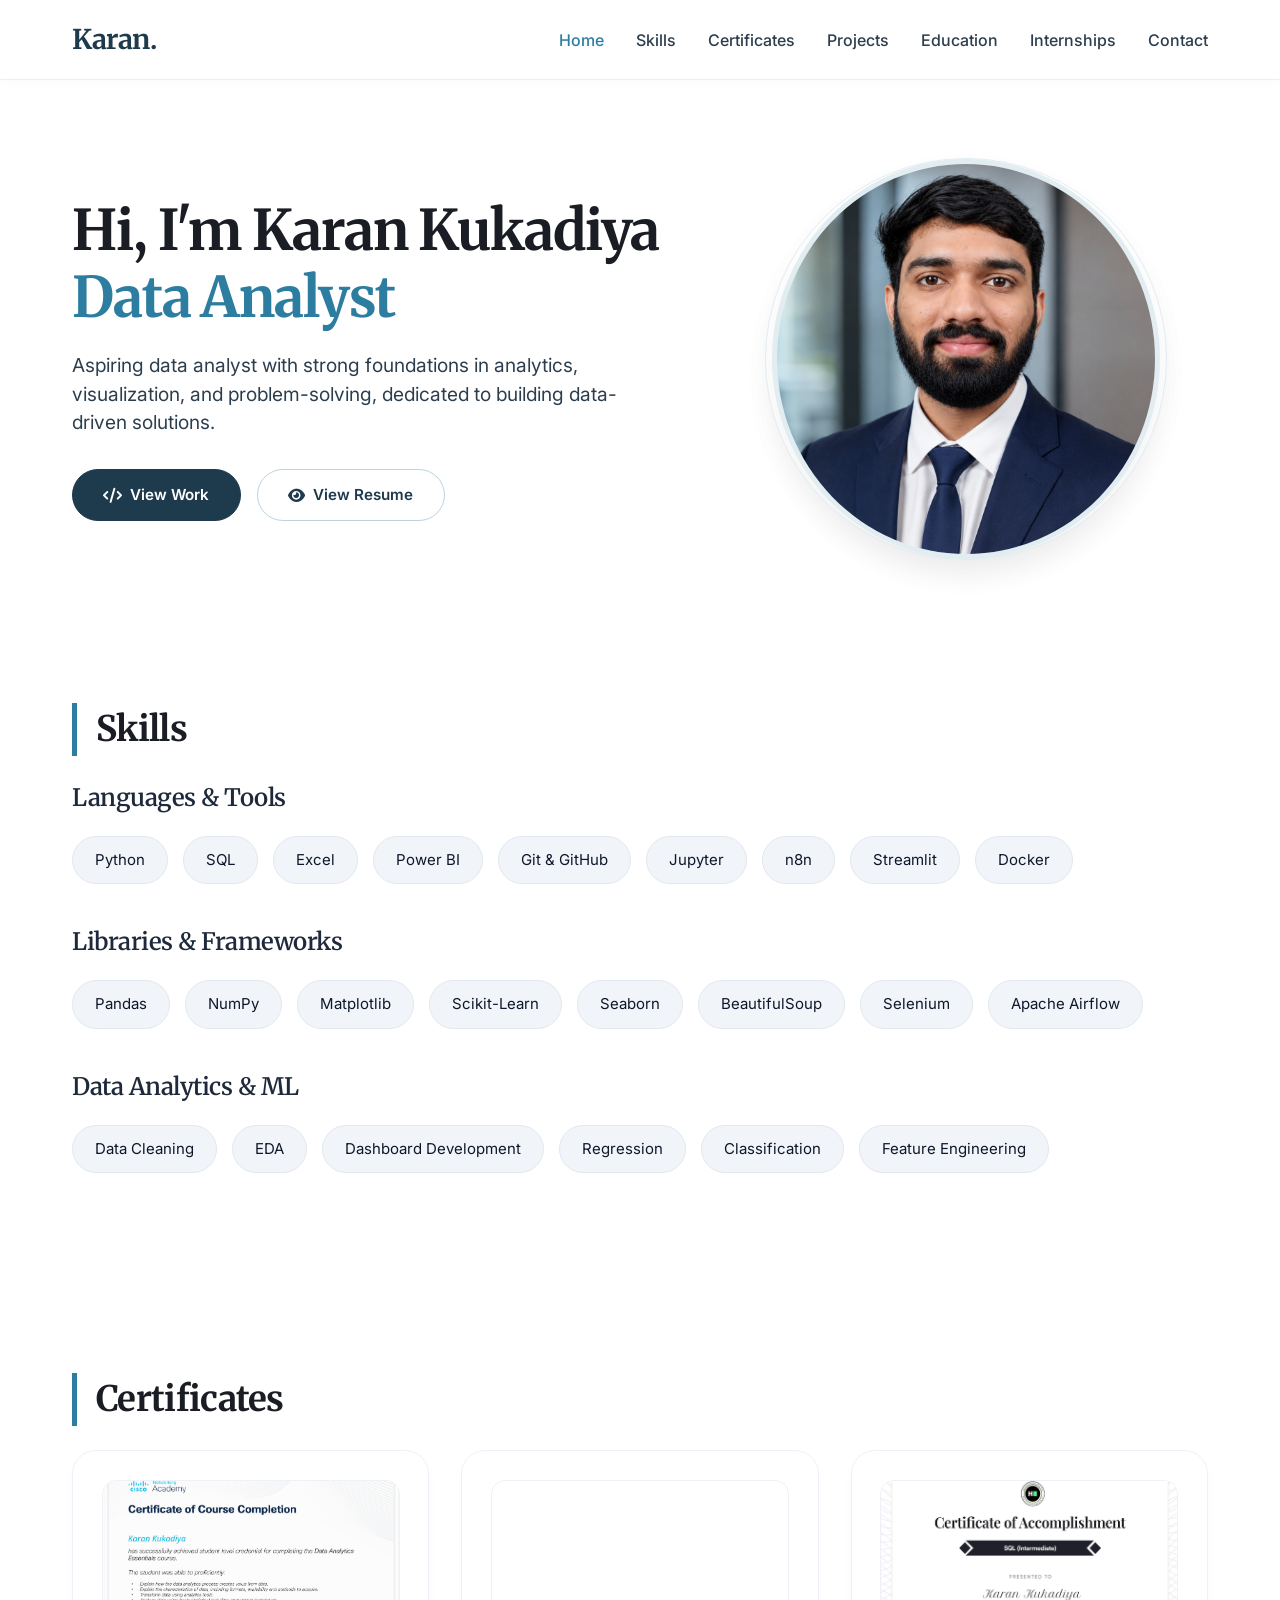
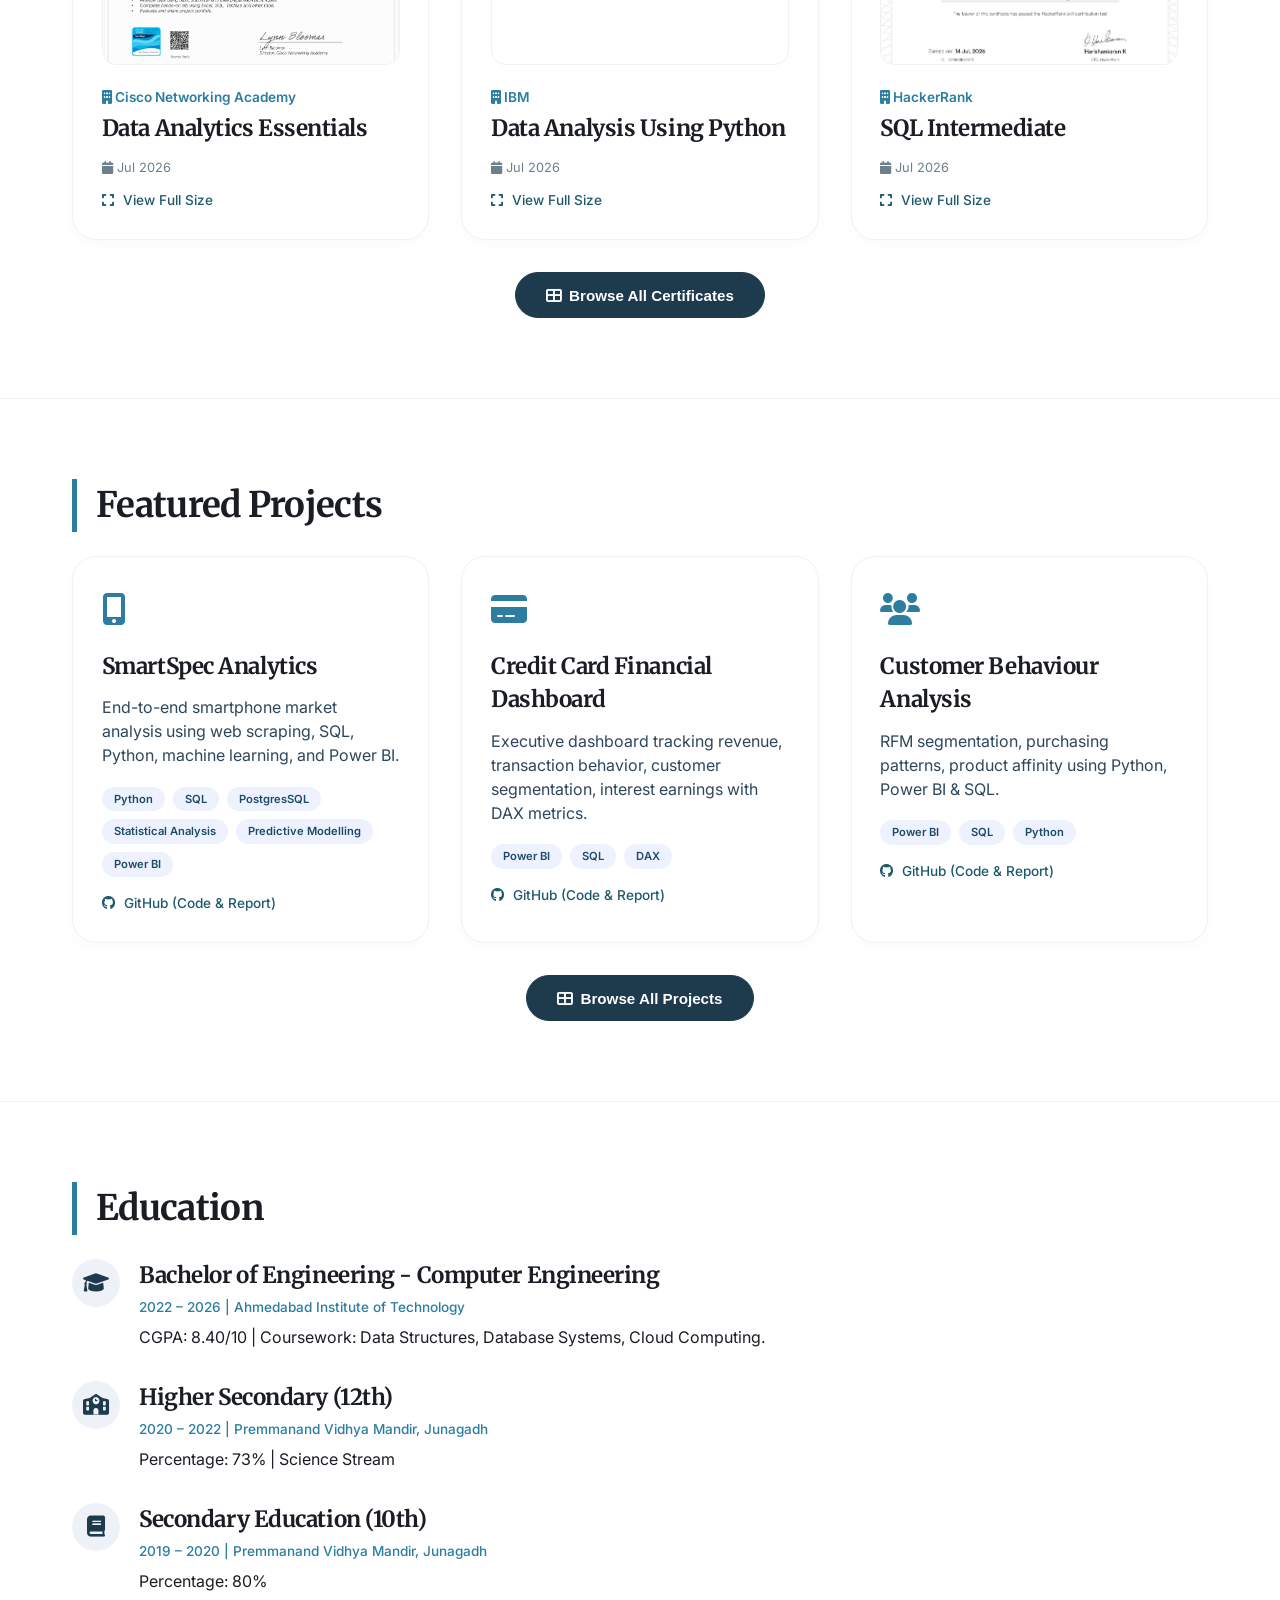
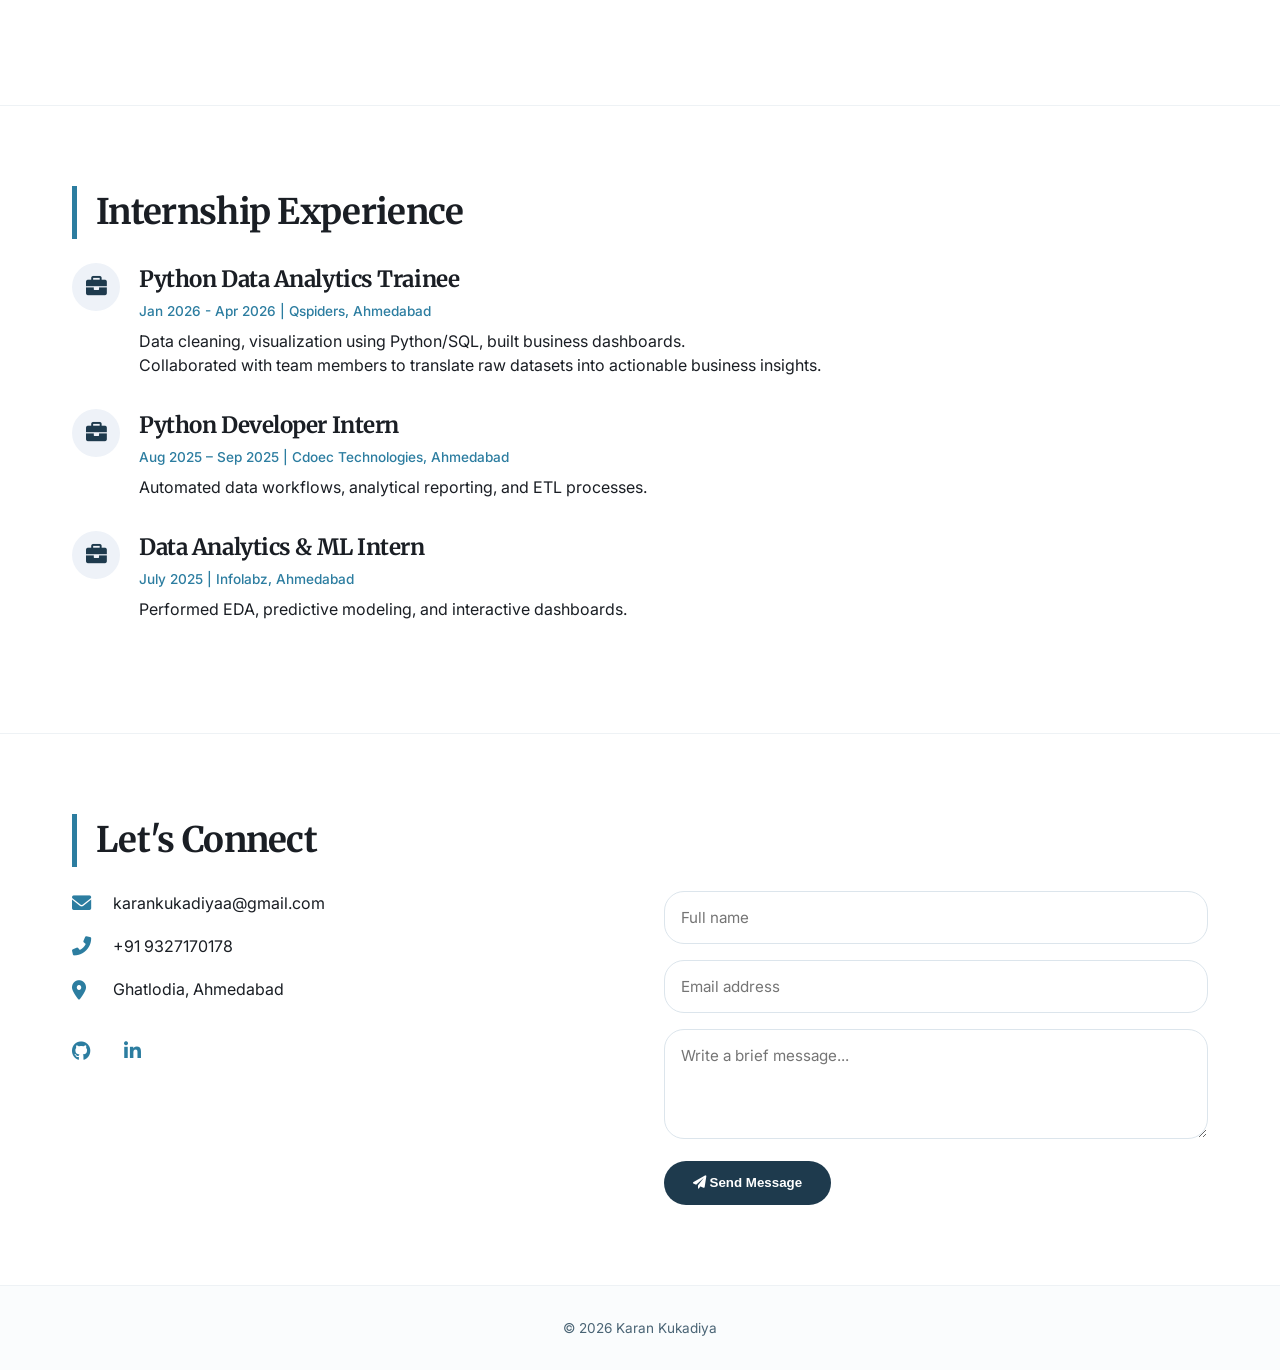
==== commit d9418505: "Updated Home Page" ====
--- a/index.html
+++ b/index.html
@@ -202,6 +202,7 @@
                         <h3>Python Data Analytics Trainee</h3>
                         <div class="timeline-date">Jan 2026 - Apr 2026 | Qspiders, Ahmedabad</div>
                         <p>Data cleaning, visualization using Python/SQL, built business dashboards.</p>
+                        <p>Collaborated with team members to translate raw datasets into actionable business insights.</p>
                     </div>
                 </div>
                 <div class="timeline-item">
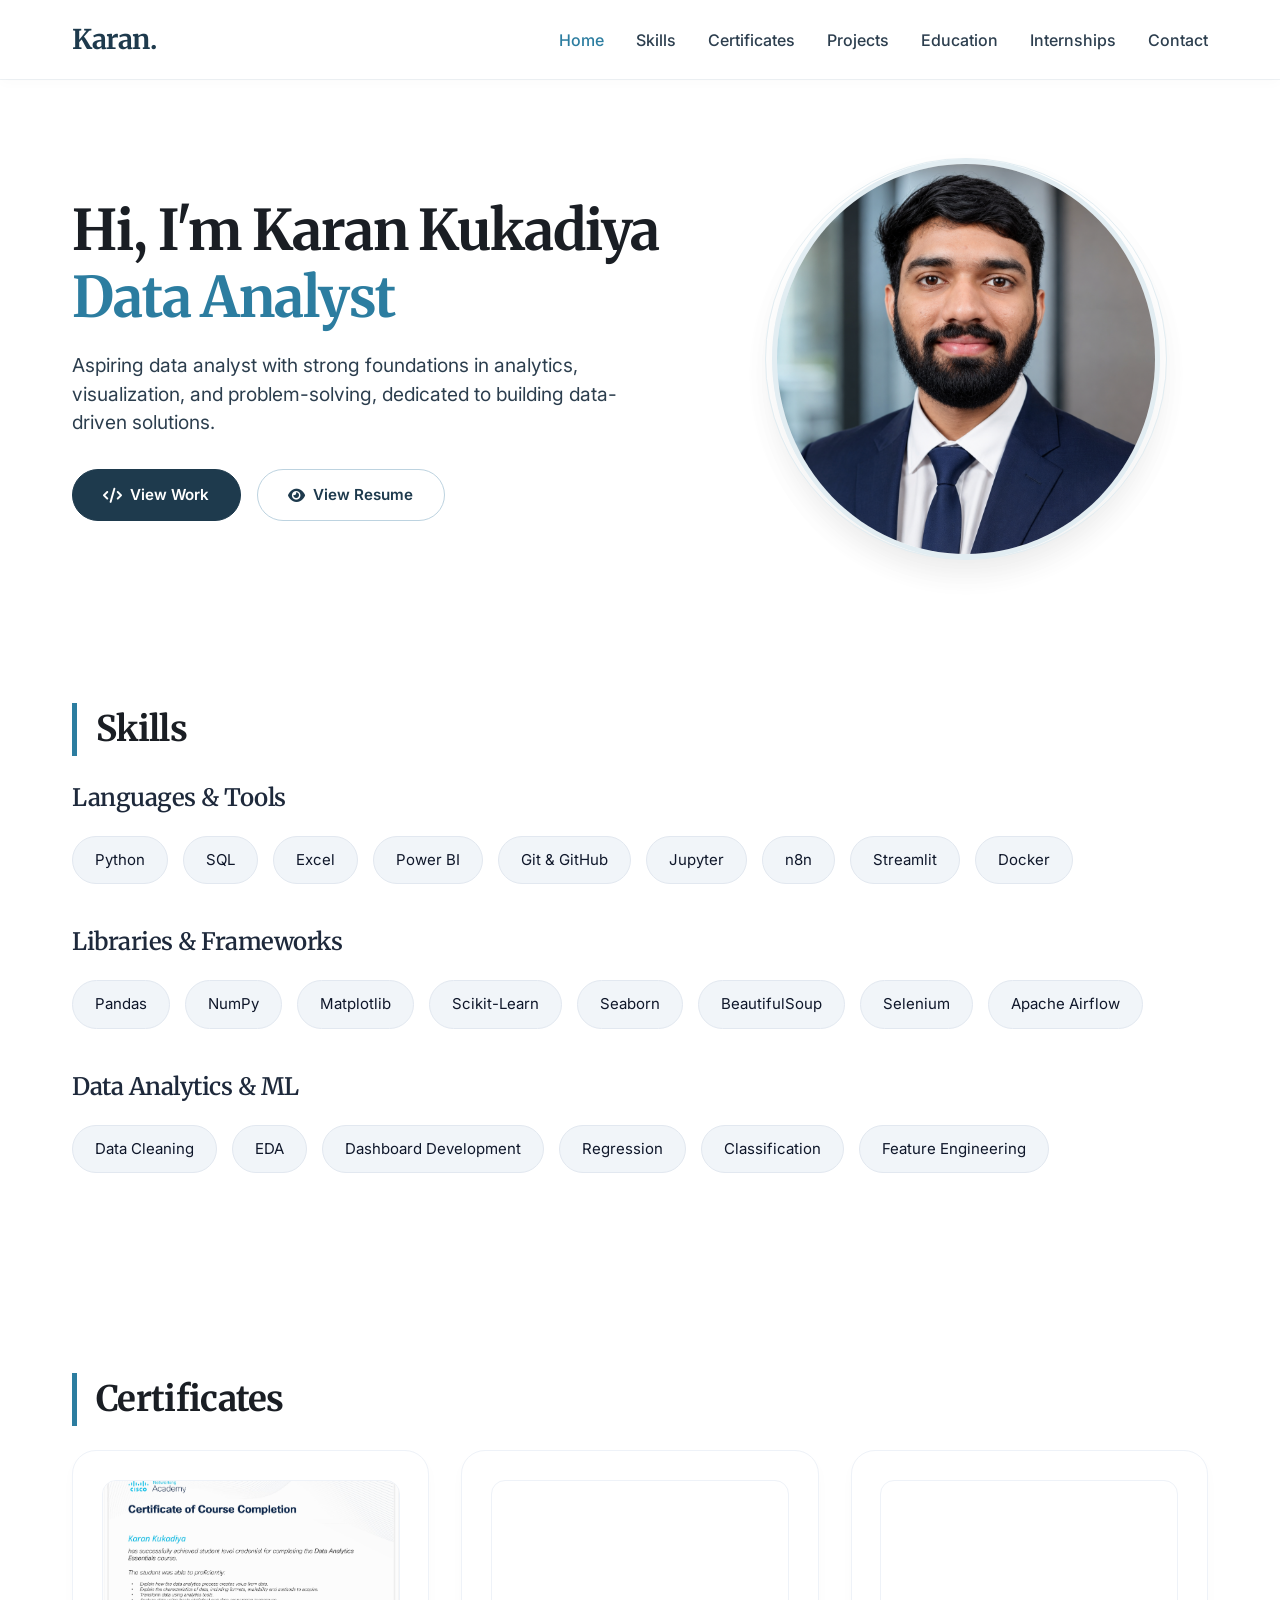
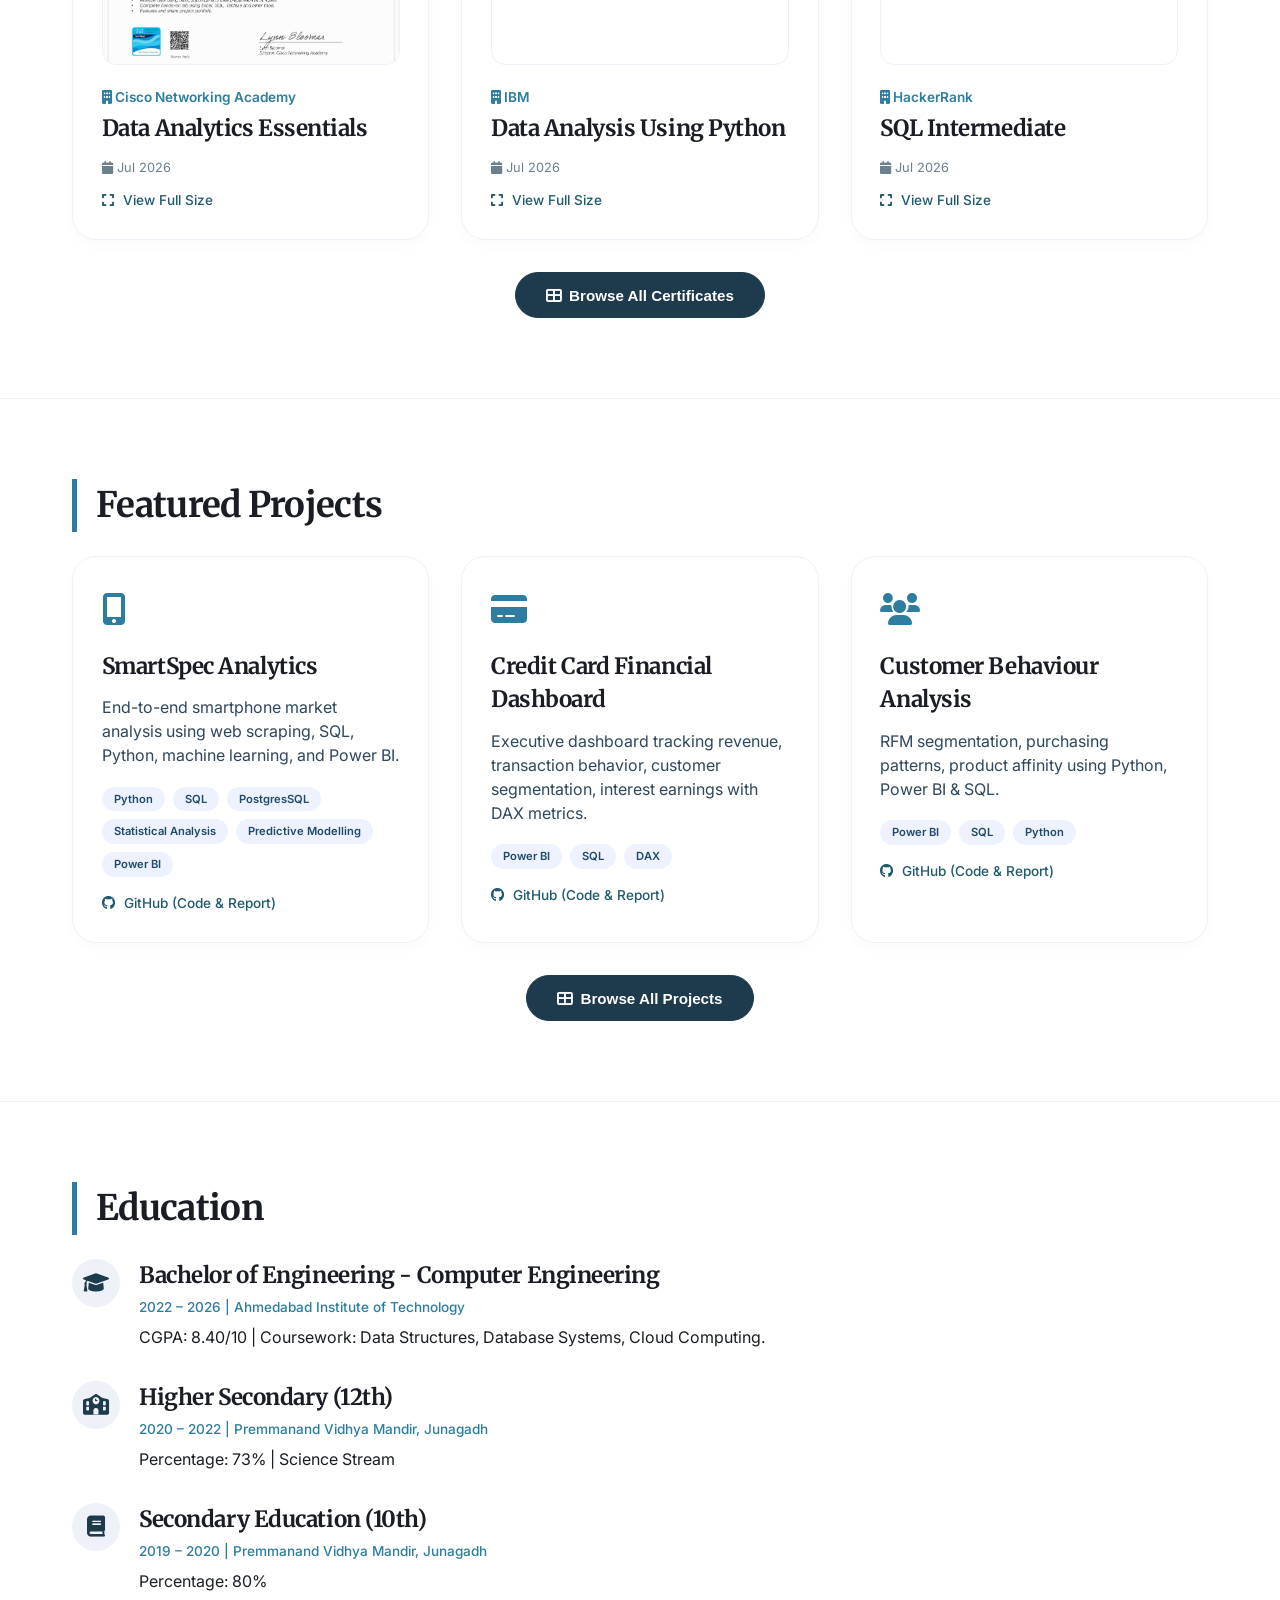
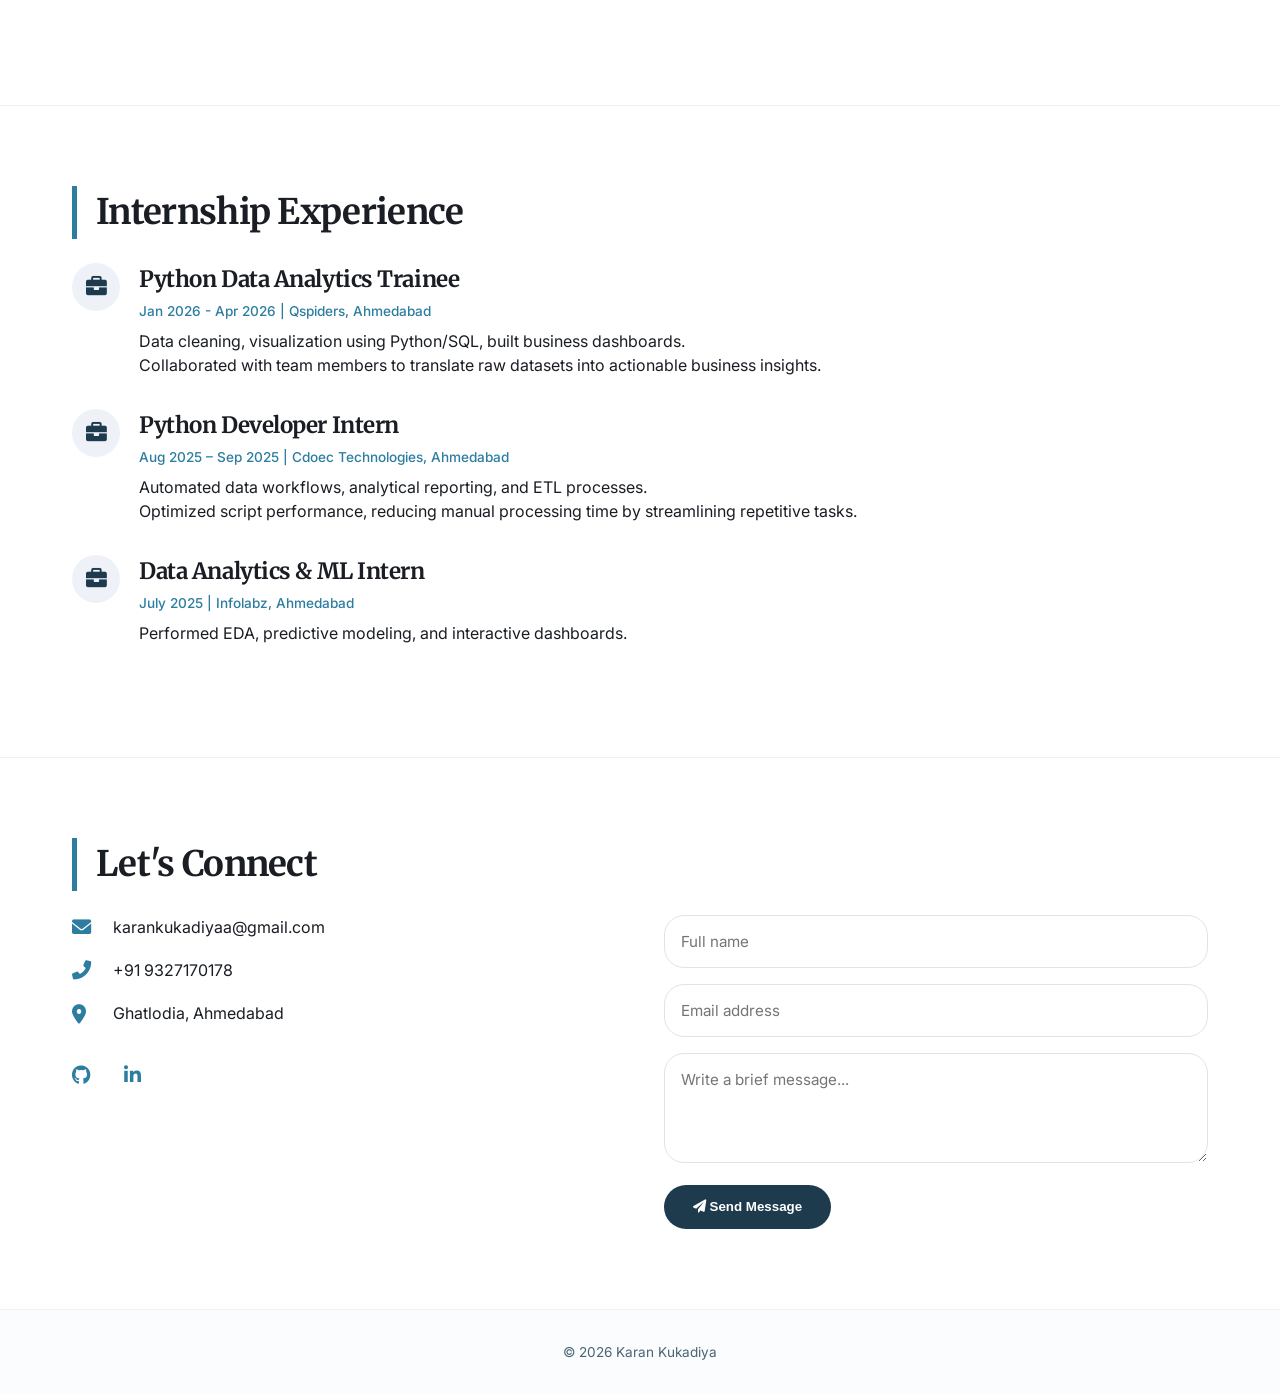
==== commit adfbd2ce: "Updated Home Page" ====
--- a/index.html
+++ b/index.html
@@ -211,6 +211,7 @@
                         <h3>Python Developer Intern</h3>
                         <div class="timeline-date">Aug 2025 – Sep 2025 | Cdoec Technologies, Ahmedabad</div>
                         <p>Automated data workflows, analytical reporting, and ETL processes.</p>
+                        <p>Optimized script performance, reducing manual processing time by streamlining repetitive tasks.</p>
                     </div>
                 </div>
                 <div class="timeline-item">
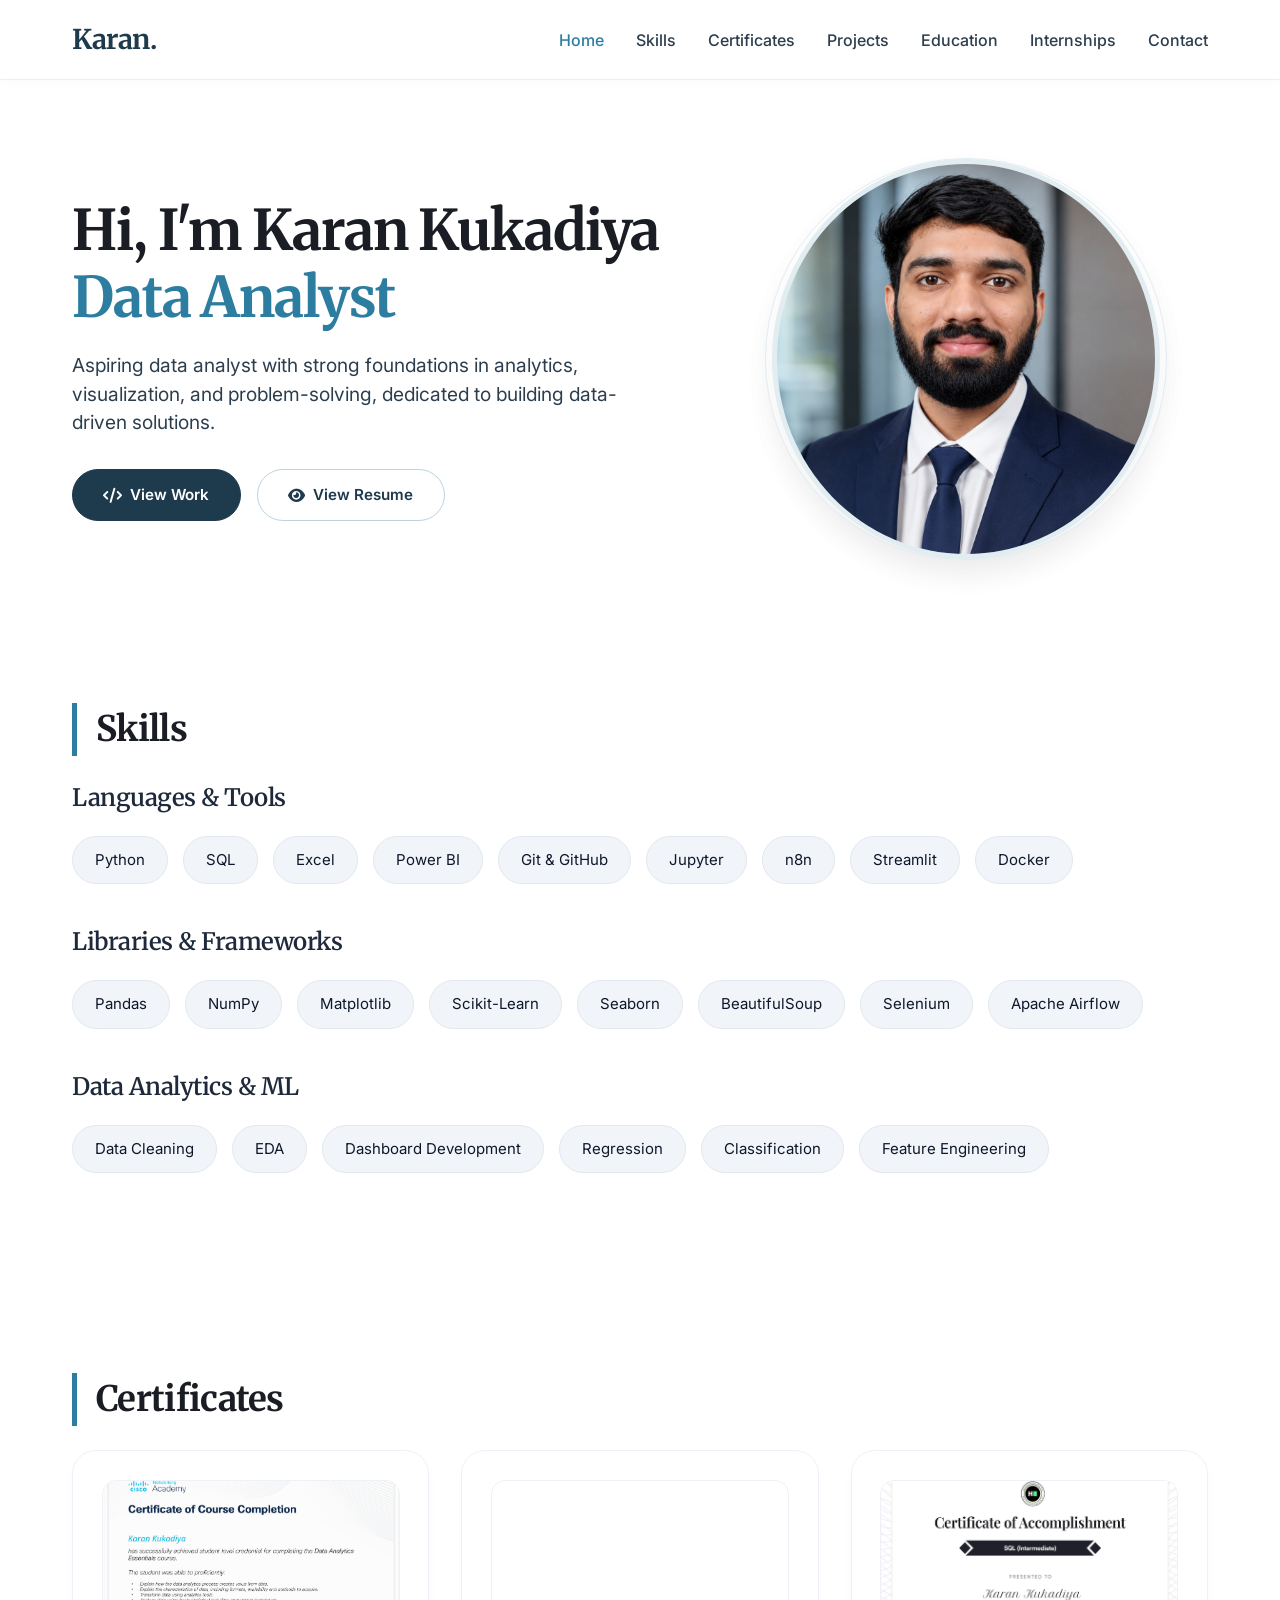
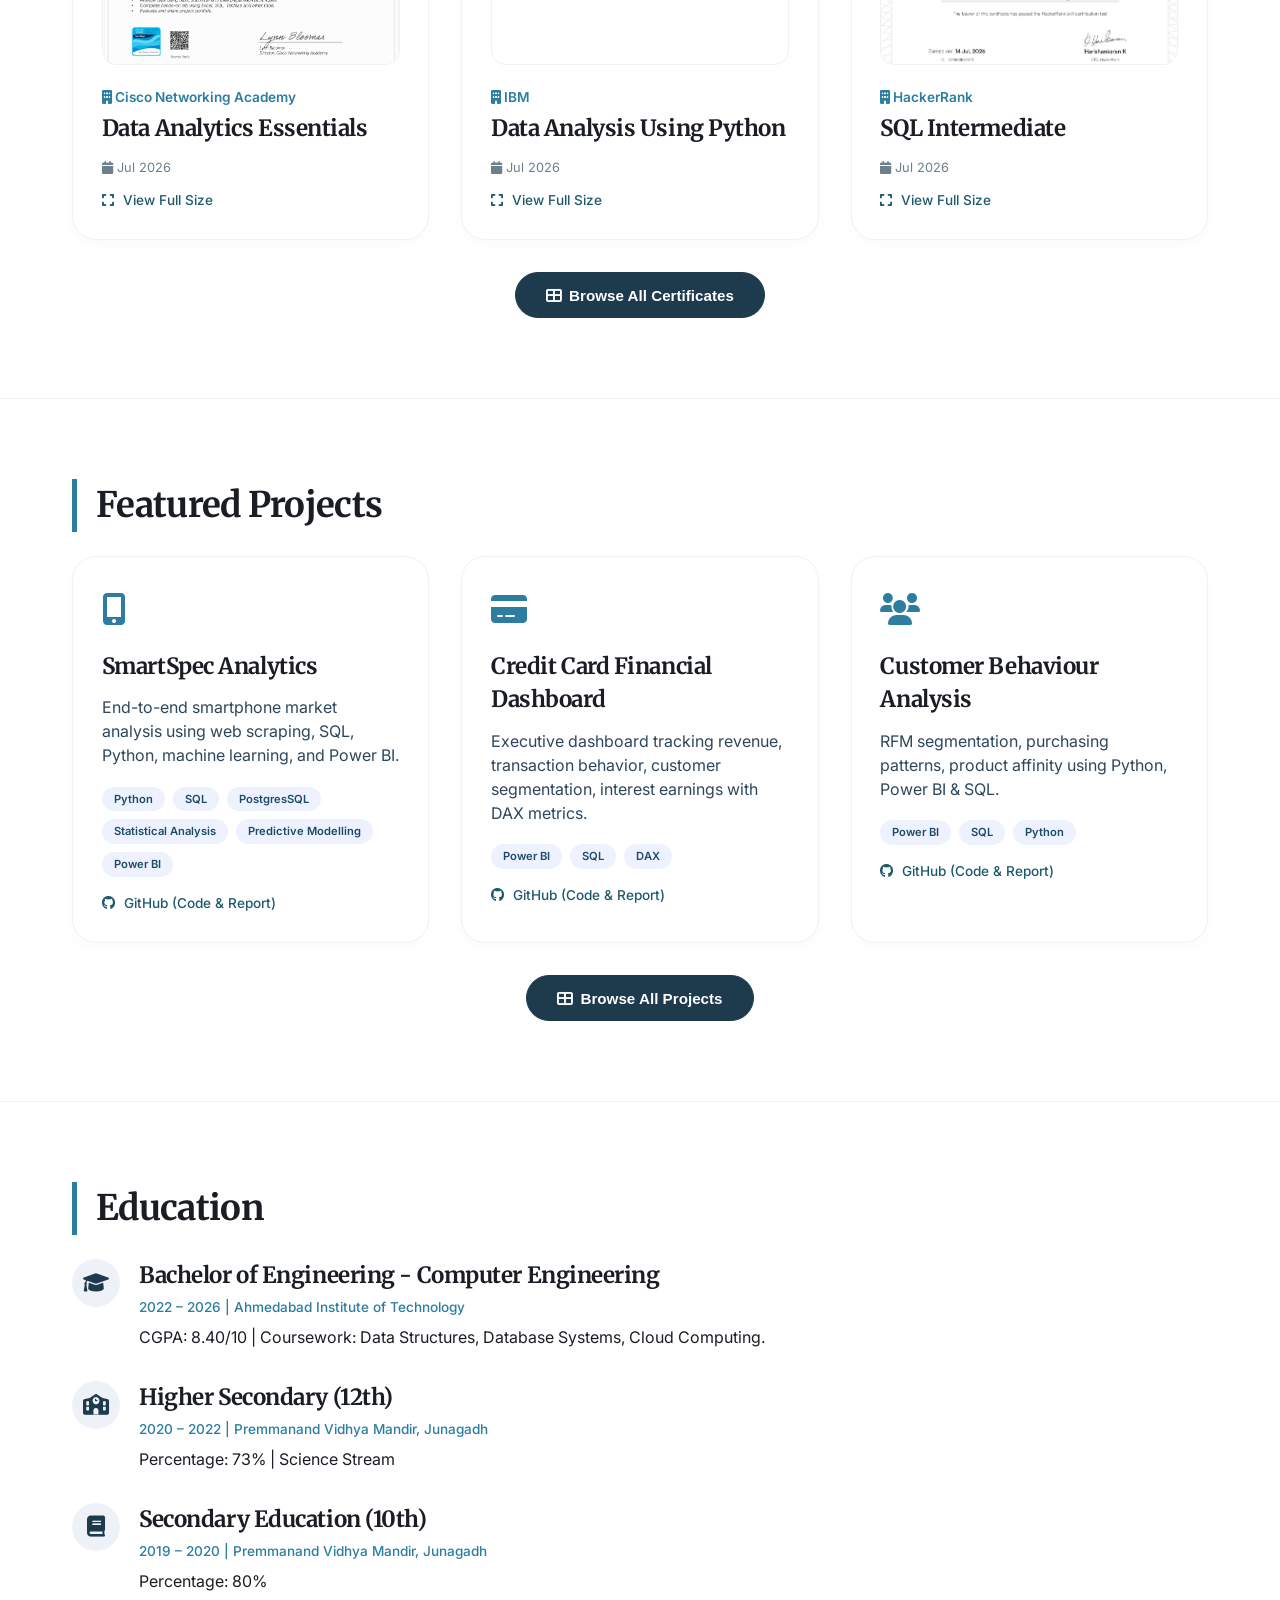
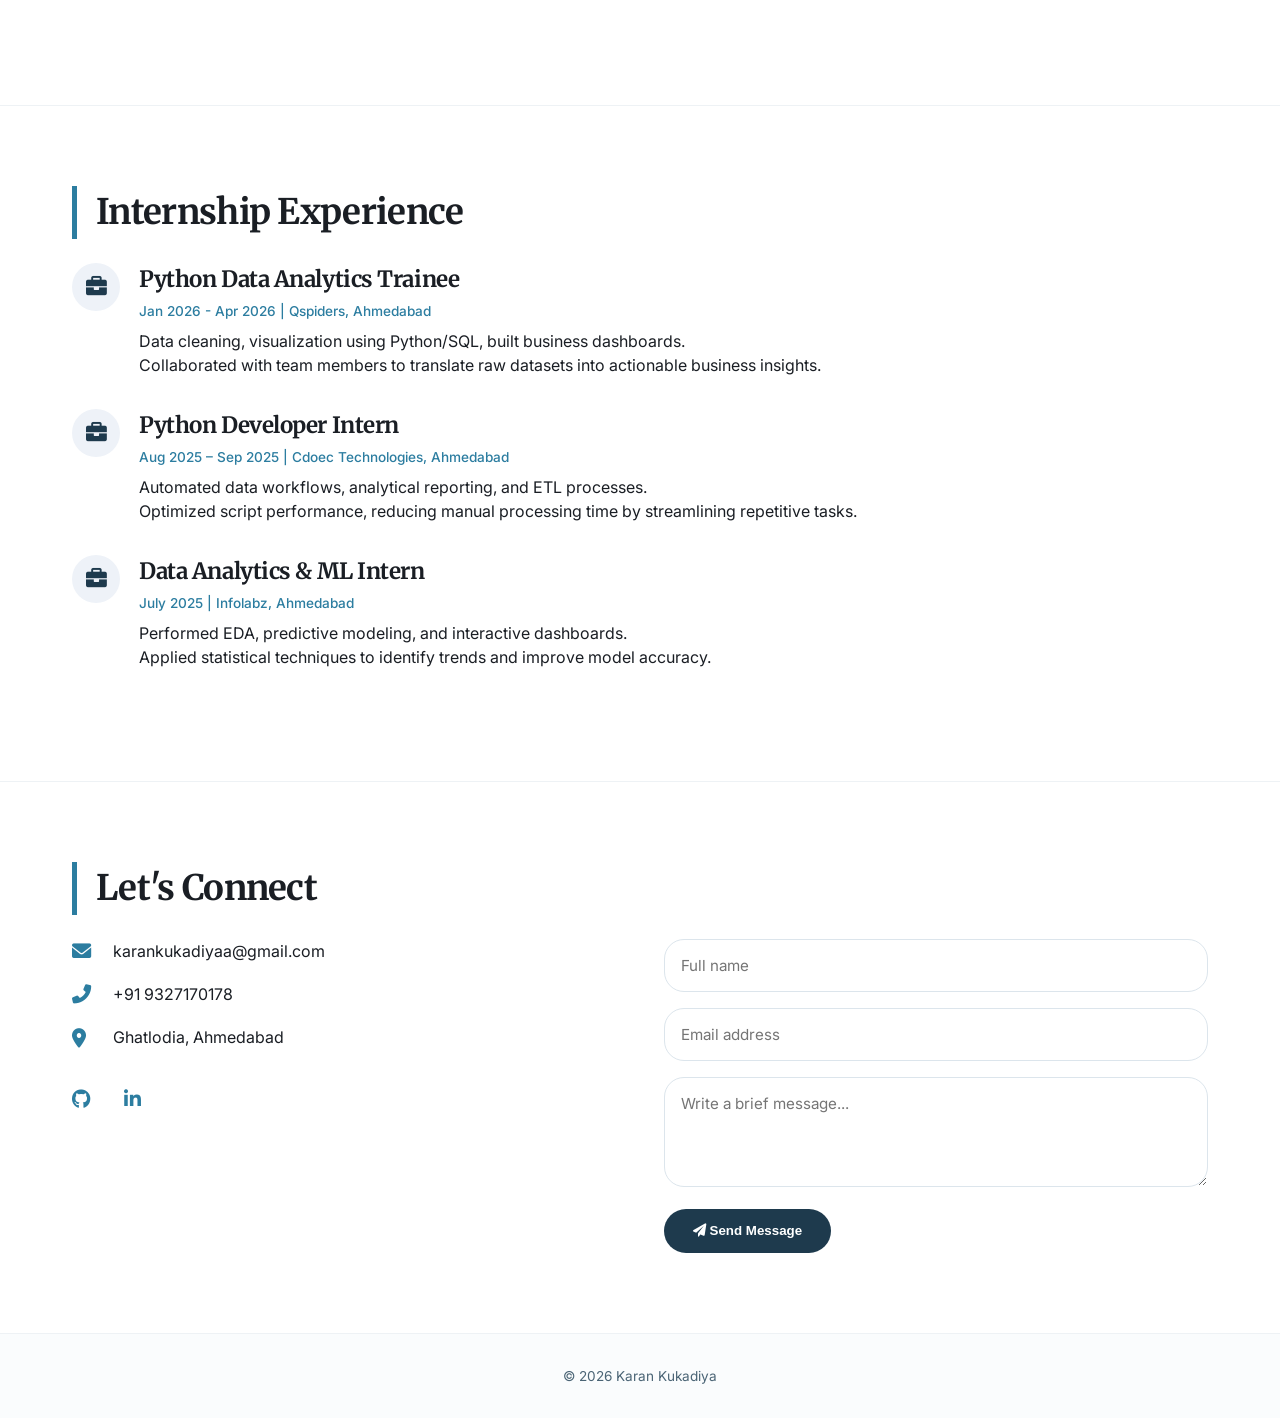
==== commit dfd04213: "Updated Home Page" ====
--- a/index.html
+++ b/index.html
@@ -220,6 +220,7 @@
                         <h3>Data Analytics & ML Intern</h3>
                         <div class="timeline-date">July 2025 | Infolabz, Ahmedabad</div>
                         <p>Performed EDA, predictive modeling, and interactive dashboards.</p>
+                        <p>Applied statistical techniques to identify trends and improve model accuracy.</p>
                     </div>
                 </div>
             </div>
